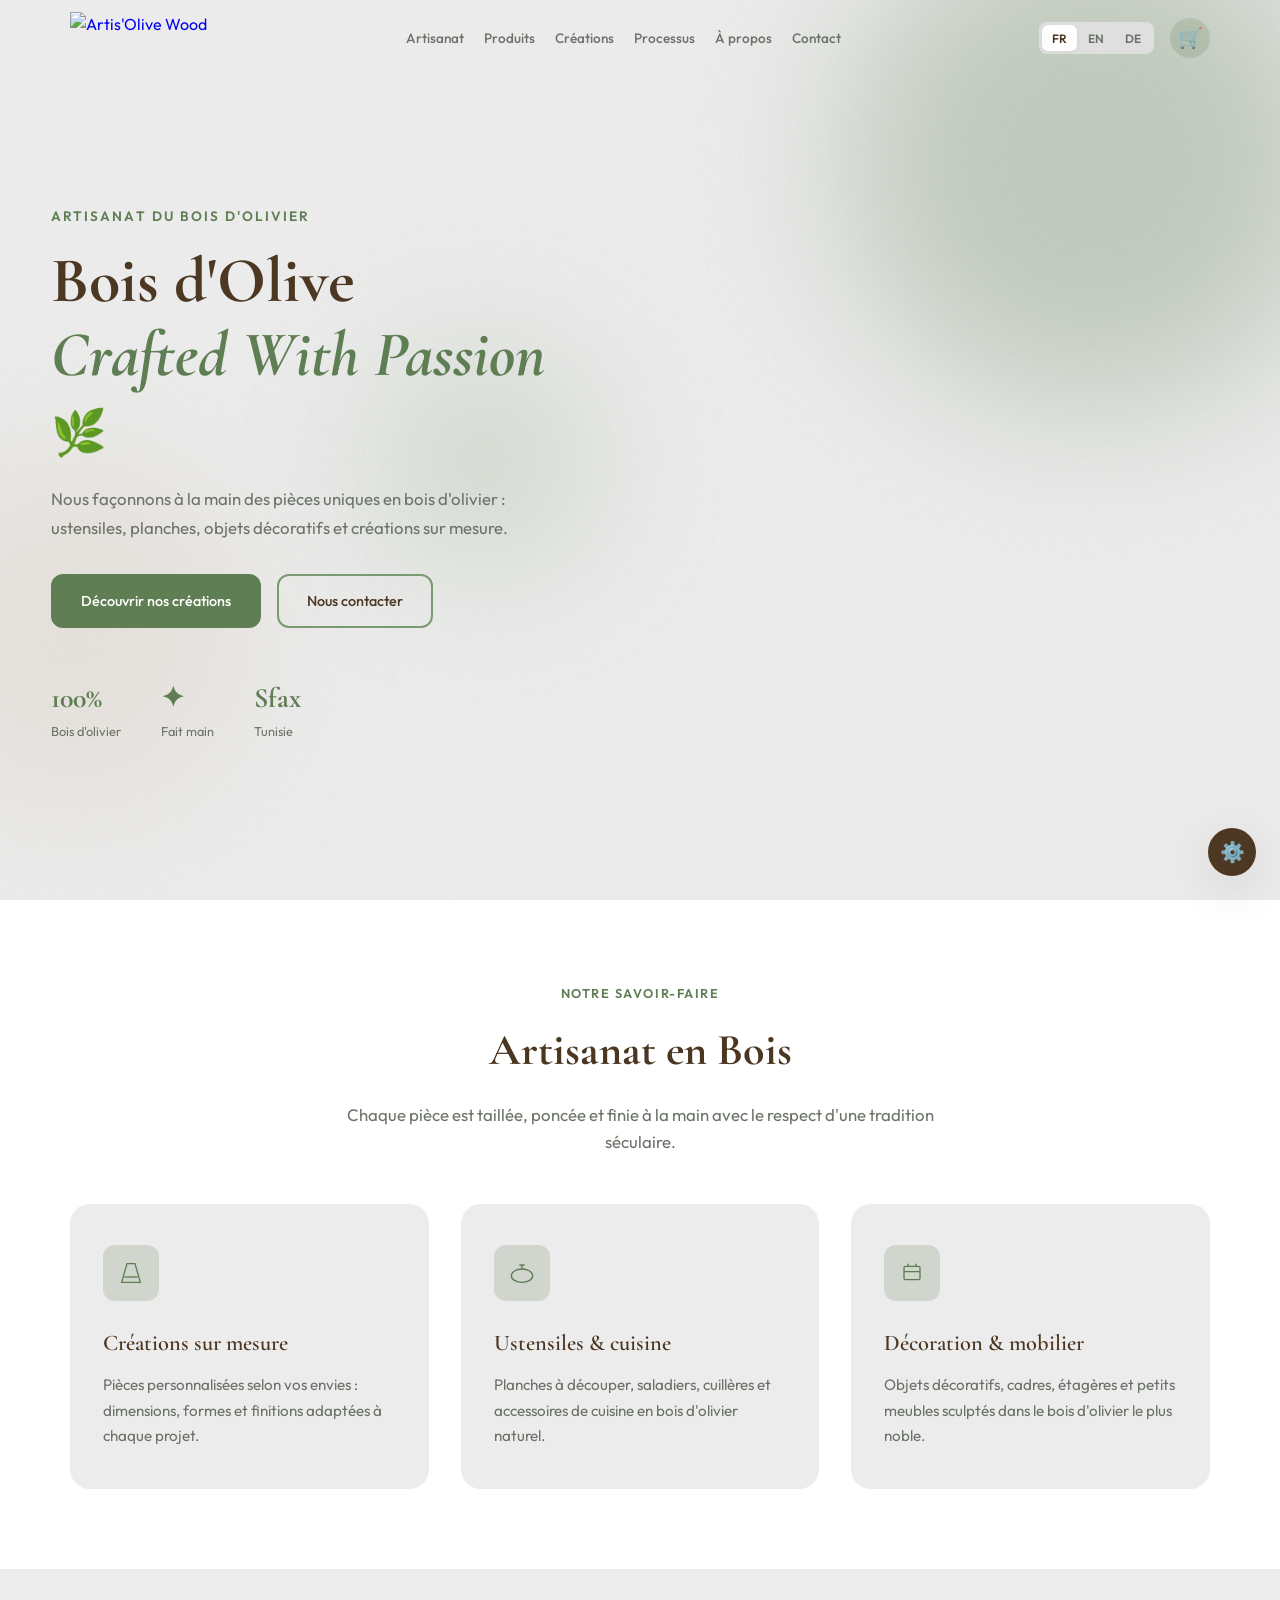
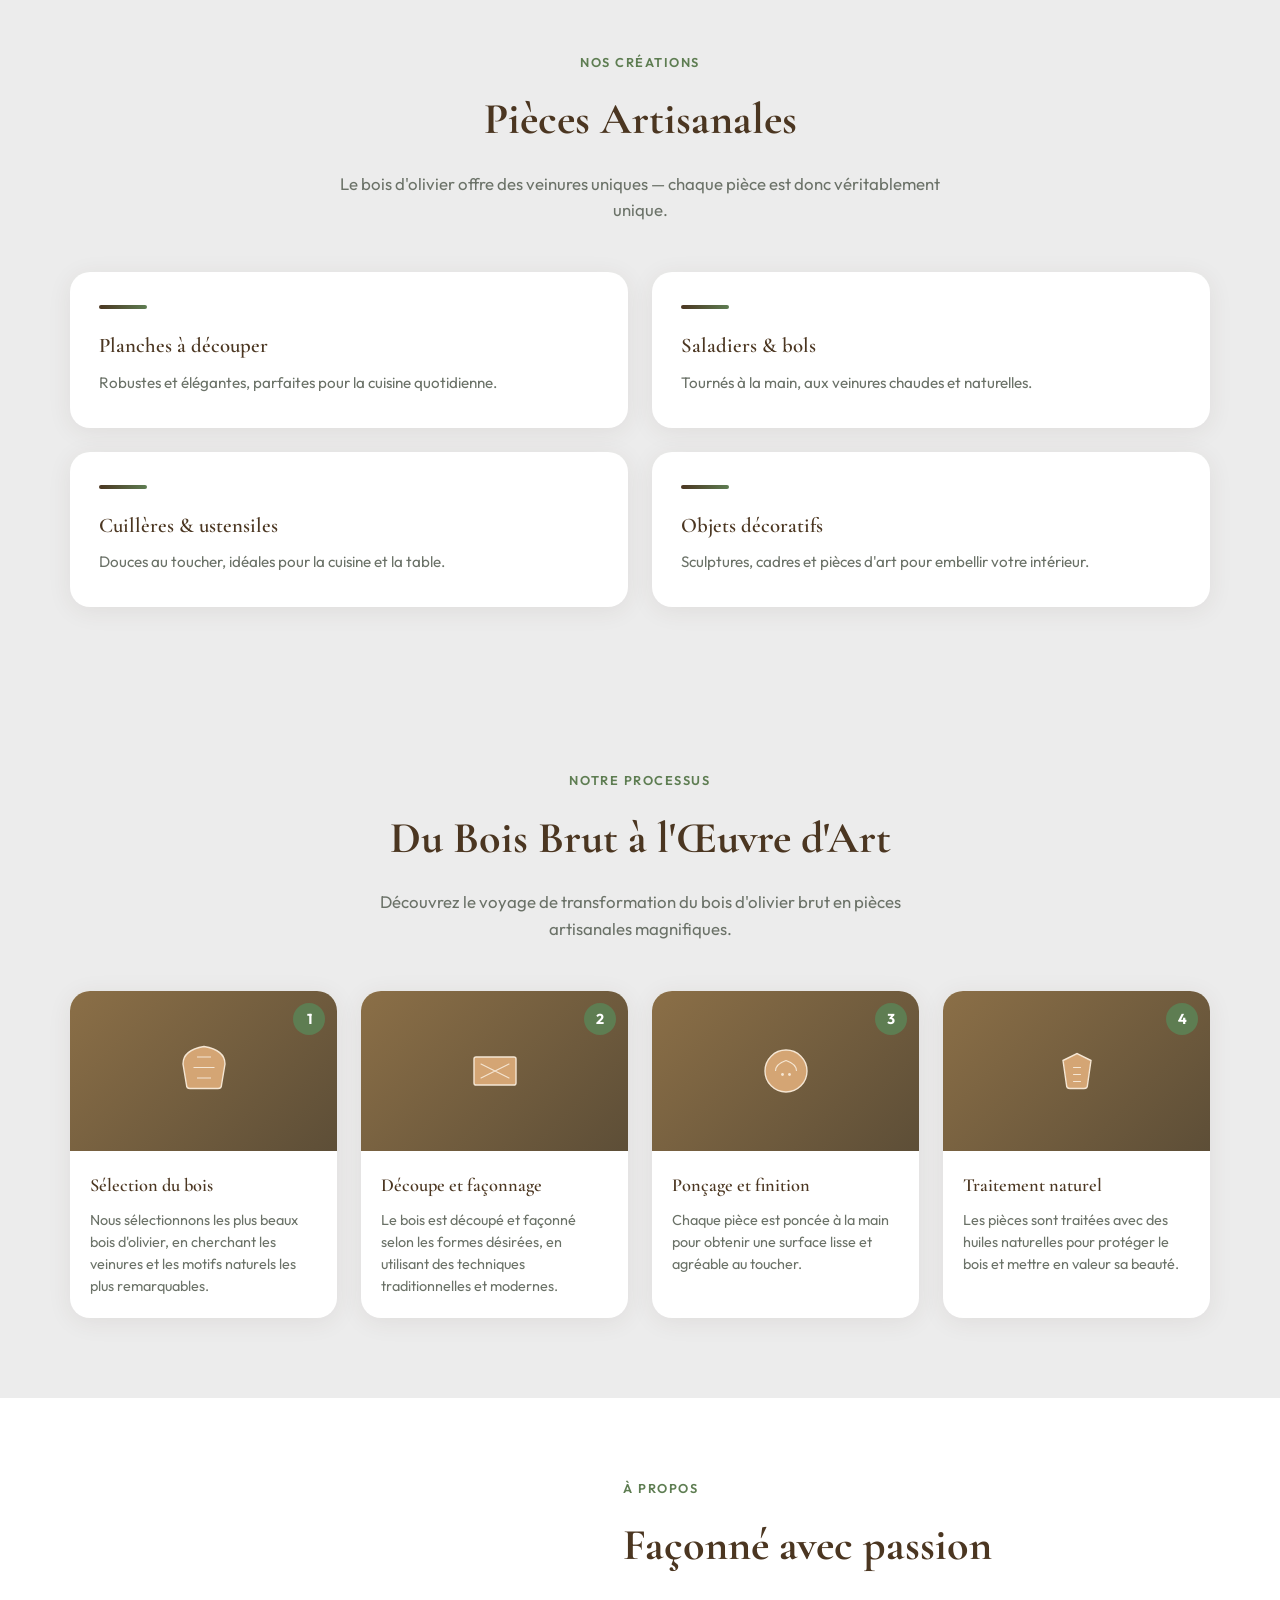
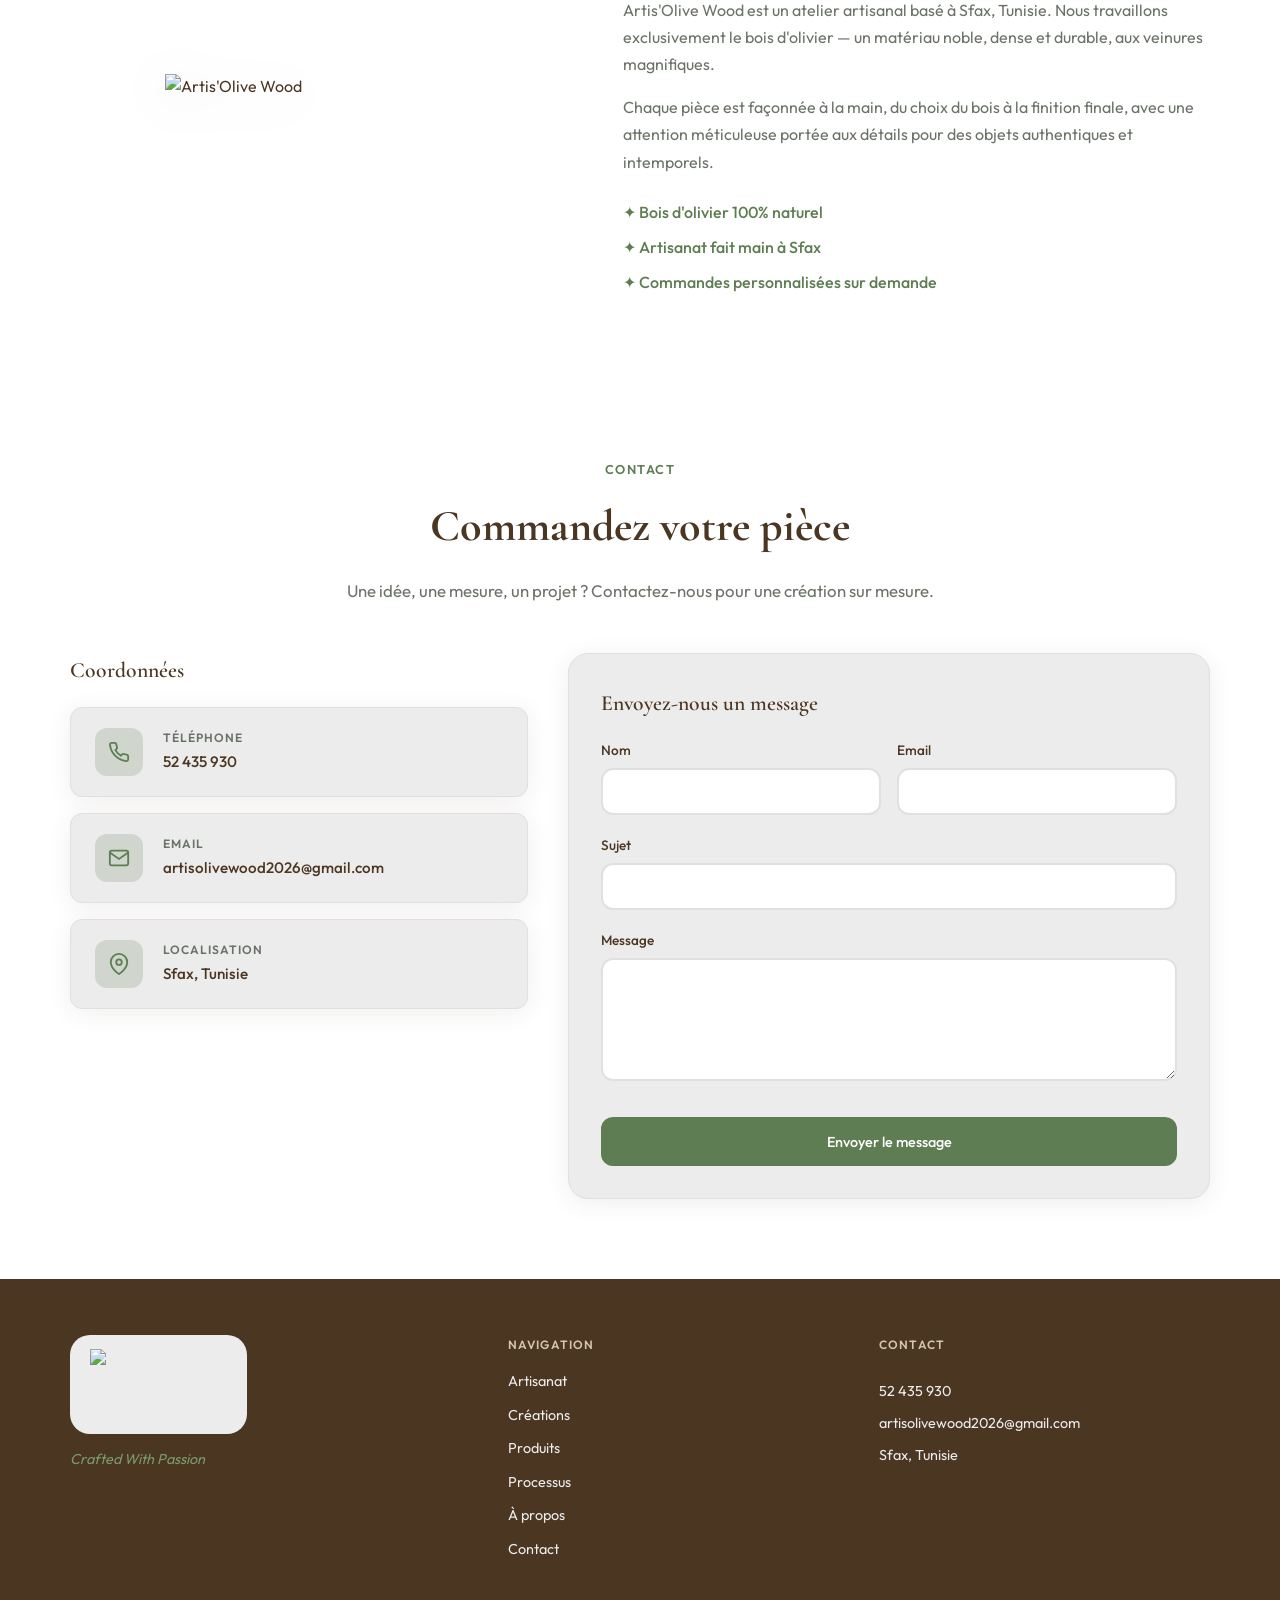
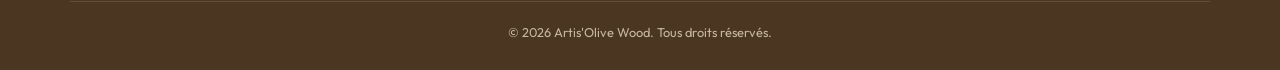
==== index.html @ 7d4a53f2 "Add files via upload" ====
<!DOCTYPE html>
<html lang="fr">
<head>
  <meta charset="UTF-8" />
  <meta name="viewport" content="width=device-width, initial-scale=1.0" />
  <meta name="description" content="Artis'Olive Wood — Artisanat en bois d'olivier. Créations faites main à Sfax, Tunisie." />
  <title>Artis'Olive Wood — Crafted With Passion</title>
  <link rel="icon" href="assets/logo.png" type="image/png" />
  <link rel="preconnect" href="https://fonts.googleapis.com" />
  <link rel="preconnect" href="https://fonts.gstatic.com" crossorigin />
  <link href="https://fonts.googleapis.com/css2?family=Cormorant+Garamond:ital,wght@0,400;0,600;0,700;1,400&family=Outfit:wght@300;400;500;600&display=swap" rel="stylesheet" />
  <link rel="stylesheet" href="styles.css" />
</head>
<body>
  <style>
    :root {
  --olive-dark: #3d4f38;
  --olive: #5e7d52;
  --olive-light: #7a9a6e;
  --wood: #4b3621;
  --wood-light: #6b5240;
  --wood-pale: #d4c4b0;
  --cream: #ececec;
  --cream-dark: #e0e0e0;
  --text: #4b3621;
  --text-muted: #6b7268;
  --white: #ffffff;
  --accent: #5e7d52;
  --accent-glow: rgba(94, 125, 82, 0.2);
  --radius: 12px;
  --radius-lg: 20px;
  --shadow: 0 4px 24px rgba(75, 54, 33, 0.08);
  --shadow-lg: 0 12px 48px rgba(75, 54, 33, 0.12);
  --transition: 0.3s cubic-bezier(0.4, 0, 0.2, 1);
  --font-display: 'Cormorant Garamond', Georgia, serif;
  --font-body: 'Outfit', system-ui, sans-serif;
}

*, *::before, *::after { box-sizing: border-box; margin: 0; padding: 0; }

html { scroll-behavior: smooth; }

body {
  font-family: var(--font-body);
  background: var(--cream);
  color: var(--text);
  line-height: 1.6;
  overflow-x: hidden;
}

.grain {
  position: fixed;
  inset: 0;
  pointer-events: none;
  z-index: 9999;
  opacity: 0.03;
  background-image: url("data:image/svg+xml,%3Csvg viewBox='0 0 256 256' xmlns='http://www.w3.org/2000/svg'%3E%3Cfilter id='n'%3E%3CfeTurbulence type='fractalNoise' baseFrequency='0.9' numOctaves='4' stitchTiles='stitch'/%3E%3C/filter%3E%3Crect width='100%25' height='100%25' filter='url(%23n)'/%3E%3C/svg%3E");
}

.container {
  width: min(1140px, 92vw);
  margin-inline: auto;
}

/* Header */
.header {
  position: fixed;
  top: 0;
  left: 0;
  right: 0;
  z-index: 100;
  padding: 0.75rem 0;
  transition: var(--transition);
}

.header.scrolled {
  background: rgba(236, 236, 236, 0.95);
  backdrop-filter: blur(12px);
  box-shadow: var(--shadow);
}

.nav {
  display: flex;
  align-items: center;
  justify-content: space-between;
  gap: 1.5rem;
}

.logo {
  display: flex;
  align-items: center;
  text-decoration: none;
  flex-shrink: 0;
}

.logo-img {
  height: 52px;
  width: auto;
  display: block;
}

.nav-links {
  display: flex;
  list-style: none;
  gap: 1.25rem;
  flex-wrap: wrap;
}

.nav-links a {
  text-decoration: none;
  color: var(--text-muted);
  font-size: 0.85rem;
  font-weight: 500;
  transition: color var(--transition);
}

.nav-links a:hover { color: var(--olive); }

.nav-actions {
  display: flex;
  align-items: center;
  gap: 1rem;
}

.lang-switcher {
  display: flex;
  background: var(--cream-dark);
  border-radius: 8px;
  padding: 3px;
  gap: 2px;
}

.lang-btn {
  border: none;
  background: transparent;
  padding: 0.35rem 0.6rem;
  font-family: var(--font-body);
  font-size: 0.75rem;
  font-weight: 600;
  color: var(--text-muted);
  border-radius: 6px;
  cursor: pointer;
  transition: var(--transition);
}

.lang-btn.active,
.lang-btn:hover {
  background: var(--white);
  color: var(--wood);
  box-shadow: 0 1px 4px rgba(0, 0, 0, 0.06);
}

.menu-toggle {
  display: none;
  flex-direction: column;
  gap: 5px;
  background: none;
  border: none;
  cursor: pointer;
  padding: 4px;
}

.menu-toggle span {
  display: block;
  width: 22px;
  height: 2px;
  background: var(--wood);
  border-radius: 2px;
}

.cart-button {
  position: relative;
  display: inline-flex;
  align-items: center;
  justify-content: center;
  width: 40px;
  height: 40px;
  border-radius: 50%;
  background: var(--accent-glow);
  text-decoration: none;
  cursor: pointer;
  transition: var(--transition);
  border: 2px solid transparent;
}

.cart-button:hover {
  background: var(--olive);
  color: var(--white);
  transform: scale(1.05);
}

.cart-icon {
  font-size: 1.25rem;
  display: flex;
  align-items: center;
  justify-content: center;
}

.cart-badge {
  position: absolute;
  top: -8px;
  right: -8px;
  background: #c0392b;
  color: var(--white);
  width: 24px;
  height: 24px;
  border-radius: 50%;
  display: flex;
  align-items: center;
  justify-content: center;
  font-size: 0.7rem;
  font-weight: 700;
  border: 2px solid var(--cream);
  box-shadow: var(--shadow);
}

/* Buttons */
.btn {
  display: inline-flex;
  align-items: center;
  justify-content: center;
  padding: 0.85rem 1.75rem;
  border-radius: var(--radius);
  font-family: var(--font-body);
  font-size: 0.9rem;
  font-weight: 500;
  text-decoration: none;
  cursor: pointer;
  border: 2px solid transparent;
  transition: var(--transition);
}

.btn-primary {
  background: var(--olive);
  color: var(--white);
  border-color: var(--olive);
}

.btn-primary:hover {
  background: var(--olive-dark);
  border-color: var(--olive-dark);
  transform: translateY(-2px);
  box-shadow: var(--shadow-lg);
}

.btn-small {
  padding: 0.5rem 1rem;
  font-size: 0.8rem;
}

.btn-outline {
  background: transparent;
  color: var(--wood);
  border-color: var(--olive-light);
}

.btn-outline:hover {
  background: var(--olive);
  color: var(--white);
  border-color: var(--olive);
}

.btn-small {
  padding: 0.5rem 1rem;
  font-size: 0.8rem;
}

/* Hero */
.hero {
  min-height: 100vh;
  display: grid;
  grid-template-columns: 1fr 1fr;
  align-items: center;
  padding: 7rem 0 4rem;
  position: relative;
  overflow: hidden;
}

.hero-bg {
  position: absolute;
  inset: 0;
  z-index: 0;
}

.orb {
  position: absolute;
  border-radius: 50%;
  filter: blur(80px);
  opacity: 0.3;
}

.orb-1 {
  width: 500px;
  height: 500px;
  background: var(--olive);
  top: -10%;
  right: -5%;
  animation: float 8s ease-in-out infinite;
}

.orb-2 {
  width: 350px;
  height: 350px;
  background: var(--wood-pale);
  bottom: 10%;
  left: -8%;
  animation: float 10s ease-in-out infinite reverse;
}

.orb-3 {
  width: 200px;
  height: 200px;
  background: var(--olive-light);
  top: 40%;
  left: 30%;
  animation: float 6s ease-in-out infinite;
}

@keyframes float {
  0%, 100% { transform: translate(0, 0); }
  50% { transform: translate(20px, -30px); }
}

.hero-content {
  position: relative;
  z-index: 1;
  padding-left: 4vw;
}

.hero-eyebrow {
  font-size: 0.85rem;
  font-weight: 600;
  text-transform: uppercase;
  letter-spacing: 0.15em;
  color: var(--olive);
  margin-bottom: 1rem;
}

.hero-title {
  font-family: var(--font-display);
  font-size: clamp(2.5rem, 5vw, 4rem);
  font-weight: 700;
  line-height: 1.15;
  color: var(--wood);
  margin-bottom: 1.25rem;
}

.hero-title span { display: block; }

.hero-title-accent {
  color: var(--olive);
  font-style: italic;
}

.hero-leaf {
  display: inline !important;
  font-size: 0.7em;
}

.hero-desc {
  font-size: 1.05rem;
  color: var(--text-muted);
  max-width: 480px;
  margin-bottom: 2rem;
  line-height: 1.7;
}

.hero-cta {
  display: flex;
  gap: 1rem;
  flex-wrap: wrap;
  margin-bottom: 3rem;
}

.hero-stats {
  display: flex;
  gap: 2.5rem;
}

.stat { display: flex; flex-direction: column; }

.stat-num {
  font-family: var(--font-display);
  font-size: 1.75rem;
  font-weight: 700;
  color: var(--olive);
}

.stat-label {
  font-size: 0.8rem;
  color: var(--text-muted);
}

.hero-visual {
  position: relative;
  z-index: 1;
  display: flex;
  align-items: center;
  justify-content: center;
  height: 400px;
}

.hero-logo {
  max-width: min(360px, 90vw);
  height: auto;
  animation: float 6s ease-in-out infinite;
  filter: drop-shadow(0 12px 32px rgba(75, 54, 33, 0.12));
}

/* Sections */
.section { padding: 5rem 0; }

.section-header {
  text-align: center;
  max-width: 600px;
  margin: 0 auto 3rem;
}

.section-tag {
  display: inline-block;
  font-size: 0.8rem;
  font-weight: 600;
  text-transform: uppercase;
  letter-spacing: 0.12em;
  color: var(--olive);
  margin-bottom: 0.75rem;
}

.section-title {
  font-family: var(--font-display);
  font-size: clamp(2rem, 4vw, 2.75rem);
  font-weight: 700;
  color: var(--wood);
  margin-bottom: 1rem;
}

.section-desc {
  color: var(--text-muted);
  font-size: 1.05rem;
}

/* Services */
.services { background: var(--white); }

.services-grid {
  display: grid;
  grid-template-columns: repeat(3, 1fr);
  gap: 2rem;
}

.service-card {
  background: var(--cream);
  border-radius: var(--radius-lg);
  padding: 2.5rem 2rem;
  transition: var(--transition);
  border: 1px solid transparent;
}

.service-card:hover {
  transform: translateY(-6px);
  box-shadow: var(--shadow-lg);
  border-color: var(--wood-pale);
}

.service-icon {
  width: 56px;
  height: 56px;
  display: flex;
  align-items: center;
  justify-content: center;
  background: var(--accent-glow);
  border-radius: var(--radius);
  color: var(--olive);
  margin-bottom: 1.5rem;
}

.service-icon svg { width: 32px; height: 32px; }

.service-card h3 {
  font-family: var(--font-display);
  font-size: 1.4rem;
  font-weight: 600;
  color: var(--wood);
  margin-bottom: 0.75rem;
}

.service-card p {
  color: var(--text-muted);
  font-size: 0.95rem;
  line-height: 1.65;
}

/* Creations */
.creations-grid {
  display: grid;
  grid-template-columns: repeat(2, 1fr);
  gap: 1.5rem;
}

.creation-card {
  background: var(--white);
  border-radius: var(--radius-lg);
  padding: 2rem 1.75rem;
  box-shadow: var(--shadow);
  transition: var(--transition);
  border: 1px solid transparent;
}

.creation-card:hover {
  transform: translateY(-4px);
  box-shadow: var(--shadow-lg);
  border-color: var(--wood-pale);
}

.creation-accent {
  width: 48px;
  height: 4px;
  background: linear-gradient(90deg, var(--wood), var(--olive));
  border-radius: 2px;
  margin-bottom: 1.25rem;
}

.creation-card h3 {
  font-family: var(--font-display);
  font-size: 1.3rem;
  font-weight: 600;
  color: var(--wood);
  margin-bottom: 0.5rem;
}

.creation-card p {
  font-size: 0.95rem;
  color: var(--text-muted);
  line-height: 1.6;
}

/* Products */
.products { background: var(--white); }

.products-grid {
  display: grid;
  grid-template-columns: repeat(auto-fill, minmax(280px, 1fr));
  gap: 1.5rem;
}

.product-card {
  background: var(--cream);
  border-radius: var(--radius-lg);
  overflow: hidden;
  box-shadow: var(--shadow);
  transition: var(--transition);
  display: flex;
  flex-direction: column;
}

.product-card:hover {
  transform: translateY(-4px);
  box-shadow: var(--shadow-lg);
}

.product-image {
  height: 180px;
  display: flex;
  align-items: center;
  justify-content: center;
  position: relative;
}

.product-badge {
  position: absolute;
  top: 12px;
  left: 12px;
  background: var(--olive);
  color: var(--white);
  font-size: 0.7rem;
  font-weight: 600;
  text-transform: uppercase;
  letter-spacing: 0.05em;
  padding: 0.3rem 0.65rem;
  border-radius: 6px;
}

.product-icon {
  width: 80px;
  height: 80px;
}

.product-card h3 {
  font-family: var(--font-display);
  font-size: 1.15rem;
  font-weight: 600;
  color: var(--wood);
  padding: 1rem 1.25rem 0.5rem;
}

.product-card > p {
  font-size: 0.9rem;
  color: var(--text-muted);
  padding: 0 1.25rem 1rem;
  flex: 1;
  line-height: 1.55;
}

.product-footer {
  display: flex;
  align-items: center;
  justify-content: space-between;
  gap: 0.75rem;
  padding: 1rem 1.25rem;
  border-top: 1px solid var(--cream-dark);
  flex-wrap: wrap;
}

.quantity-input {
  display: flex;
  align-items: center;
  gap: 0.5rem;
  font-size: 0.8rem;
  color: var(--text-muted);
}

.qty-input {
  width: 56px;
  padding: 0.35rem 0.5rem;
  border: 2px solid var(--cream-dark);
  border-radius: 6px;
  font-family: var(--font-body);
  background: var(--white);
}

.product-price {
  font-weight: 600;
  color: var(--olive);
  font-size: 0.9rem;
}

/* Process */
.process { background: var(--cream); }

.process-grid {
  display: grid;
  grid-template-columns: repeat(auto-fill, minmax(240px, 1fr));
  gap: 1.5rem;
}

.process-card {
  background: var(--white);
  border-radius: var(--radius-lg);
  overflow: hidden;
  box-shadow: var(--shadow);
  transition: var(--transition);
}

.process-card:hover {
  transform: translateY(-4px);
  box-shadow: var(--shadow-lg);
}

.process-image {
  height: 160px;
  display: flex;
  align-items: center;
  justify-content: center;
  position: relative;
}

.process-number {
  position: absolute;
  top: 12px;
  right: 12px;
  width: 32px;
  height: 32px;
  background: var(--olive);
  color: var(--white);
  border-radius: 50%;
  display: flex;
  align-items: center;
  justify-content: center;
  font-weight: 700;
  font-size: 0.9rem;
}

.process-icon {
  width: 70px;
  height: 70px;
}

.process-card h3 {
  font-family: var(--font-display);
  font-size: 1.15rem;
  font-weight: 600;
  color: var(--wood);
  padding: 1.25rem 1.25rem 0.5rem;
}

.process-card p {
  font-size: 0.9rem;
  color: var(--text-muted);
  padding: 0 1.25rem 1.25rem;
  line-height: 1.55;
}

/* About */
.about { background: var(--white); }

.about-grid {
  display: grid;
  grid-template-columns: 1fr 1.2fr;
  gap: 4rem;
  align-items: center;
}

.about-logo {
  max-width: 300px;
  width: 100%;
  margin: 0 auto;
  display: block;
  filter: drop-shadow(0 8px 24px rgba(75, 54, 33, 0.1));
}

.about-content .section-title { text-align: left; }
.about-content .section-tag { display: block; text-align: left; }

.about-content p {
  color: var(--text-muted);
  margin-bottom: 1rem;
  line-height: 1.7;
}

.about-features {
  list-style: none;
  margin-top: 1.5rem;
  display: flex;
  flex-direction: column;
  gap: 0.6rem;
}

.about-features li {
  font-weight: 500;
  color: var(--olive);
}

/* Contact */
.contact {
  background: var(--white);
}

.contact-grid {
  display: grid;
  grid-template-columns: minmax(260px, 1fr) minmax(300px, 1.4fr);
  gap: 2.5rem;
  align-items: start;
}

.contact-info-title,
.contact-form-title {
  font-family: var(--font-display);
  font-size: 1.35rem;
  font-weight: 600;
  color: var(--wood);
  margin-bottom: 1.25rem;
}

.contact-cards {
  display: flex;
  flex-direction: column;
  gap: 1rem;
}

.contact-card {
  display: flex;
  align-items: flex-start;
  gap: 1.25rem;
  padding: 1.25rem 1.5rem;
  background: var(--cream);
  border-radius: var(--radius);
  border: 1px solid var(--cream-dark);
  box-shadow: var(--shadow);
  text-decoration: none;
  color: inherit;
  transition: var(--transition);
}

.contact-card:hover {
  transform: translateX(4px);
  box-shadow: var(--shadow-lg);
  border-color: var(--wood-pale);
}

.contact-icon {
  width: 48px;
  height: 48px;
  display: flex;
  align-items: center;
  justify-content: center;
  background: var(--accent-glow);
  border-radius: var(--radius);
  color: var(--olive);
  flex-shrink: 0;
}

.contact-icon svg { width: 22px; height: 22px; }

.contact-label {
  display: block;
  font-size: 0.75rem;
  font-weight: 600;
  text-transform: uppercase;
  letter-spacing: 0.08em;
  color: var(--text-muted);
  margin-bottom: 2px;
}

.contact-value {
  font-weight: 500;
  color: var(--wood);
  font-size: 0.95rem;
  word-break: break-word;
  line-height: 1.4;
}

.contact-form {
  background: var(--cream);
  padding: 2rem;
  border-radius: var(--radius-lg);
  border: 1px solid var(--cream-dark);
  box-shadow: var(--shadow);
}

.form-row {
  display: grid;
  grid-template-columns: 1fr 1fr;
  gap: 1rem;
}

.form-group { margin-bottom: 1.25rem; }

.form-group label {
  display: block;
  font-size: 0.85rem;
  font-weight: 500;
  color: var(--wood);
  margin-bottom: 0.4rem;
}

.form-group input,
.form-group textarea {
  width: 100%;
  padding: 0.75rem 1rem;
  border: 2px solid var(--cream-dark);
  border-radius: var(--radius);
  font-family: var(--font-body);
  font-size: 0.95rem;
  background: var(--white);
  color: var(--text);
  transition: border-color var(--transition);
}

.form-group input:focus,
.form-group textarea:focus {
  outline: none;
  border-color: var(--olive);
}

.form-group textarea { resize: vertical; min-height: 120px; }

.contact-form .btn { width: 100%; margin-top: 0.5rem; }

/* Products Management */
.products-management {
  margin-top: 1.5rem;
}

.products-list {
  margin-top: 1.5rem;
  max-height: 500px;
  overflow-y: auto;
}

.product-item {
  background: #f5f5f5;
  padding: 1rem;
  border-radius: 8px;
  margin-bottom: 1rem;
  display: flex;
  gap: 1rem;
  align-items: center;
}

.product-item img {
  width: 80px;
  height: 80px;
  object-fit: cover;
  border-radius: 6px;
}

.product-item > div {
  flex: 1;
}

.product-item h4 {
  margin: 0 0 0.5rem 0;
  color: var(--text);
}

.product-item p {
  color: #666;
  font-size: 0.9rem;
  margin: 0.25rem 0;
}

.product-image-preview {
  margin-top: 0.75rem;
  padding: 1rem;
  background: var(--cream);
  border-radius: 6px;
  min-height: 50px;
  display: flex;
  align-items: center;
  justify-content: center;
}

.product-image-preview img {
  max-width: 200px;
  max-height: 300px;
  border-radius: 6px;
}

/* Footer */
.footer {
  background: var(--wood);
  color: var(--cream);
  padding: 3.5rem 0 0;
}

.footer-inner {
  display: flex;
  flex-direction: column;
  gap: 2.5rem;
}

.footer-top {
  display: grid;
  grid-template-columns: 1.2fr 1fr 1fr;
  gap: 2.5rem;
  align-items: start;
}

.footer-brand {
  display: flex;
  flex-direction: column;
  align-items: flex-start;
  gap: 0.85rem;
}

.footer-logo-wrap {
  background: var(--cream);
  padding: 0.85rem 1.25rem;
  border-radius: var(--radius-lg);
  display: inline-flex;
  align-items: center;
  justify-content: center;
}

.footer-logo {
  height: 72px;
  width: auto;
  display: block;
}

.footer-tagline {
  font-size: 0.9rem;
  font-style: italic;
  color: var(--olive-light);
}

.footer-nav-title {
  font-size: 0.75rem;
  font-weight: 600;
  text-transform: uppercase;
  letter-spacing: 0.1em;
  color: var(--wood-pale);
  margin-bottom: 1rem;
}

.footer-links {
  display: flex;
  flex-direction: column;
  gap: 0.65rem;
}

.footer-links a {
  color: var(--cream);
  text-decoration: none;
  font-size: 0.9rem;
  transition: color var(--transition);
}

.footer-links a:hover { color: var(--olive-light); }

.footer-contact {
  display: flex;
  flex-direction: column;
  gap: 0.65rem;
}

.footer-contact-item {
  color: var(--cream);
  text-decoration: none;
  font-size: 0.9rem;
  line-height: 1.5;
  word-break: break-word;
  transition: color var(--transition);
}

a.footer-contact-item:hover { color: var(--olive-light); }

.footer-bottom {
  border-top: 1px solid rgba(255, 255, 255, 0.12);
  padding: 1.25rem 0 1.75rem;
  text-align: center;
}

.footer-copy {
  font-size: 0.8rem;
  color: var(--wood-pale);
  opacity: 0.9;
}

/* Admin */
.admin-btn {
  position: fixed;
  bottom: 24px;
  right: 24px;
  width: 48px;
  height: 48px;
  border-radius: 50%;
  border: none;
  background: var(--wood);
  color: var(--white);
  font-size: 1.25rem;
  cursor: pointer;
  box-shadow: var(--shadow-lg);
  z-index: 200;
  transition: var(--transition);
}

.admin-btn:hover {
  background: var(--olive);
  transform: scale(1.05);
}

.modal {
  display: none;
  position: fixed;
  inset: 0;
  background: rgba(75, 54, 33, 0.5);
  z-index: 300;
  align-items: center;
  justify-content: center;
  padding: 1rem;
}

.modal.show { display: flex; }

.modal-content {
  background: var(--white);
  border-radius: var(--radius-lg);
  padding: 2rem;
  max-width: 480px;
  width: 100%;
  max-height: 90vh;
  overflow-y: auto;
  position: relative;
  box-shadow: var(--shadow-lg);
}

.modal-content.admin-dashboard { max-width: 640px; }

.close {
  position: absolute;
  top: 1rem;
  right: 1.25rem;
  font-size: 1.5rem;
  cursor: pointer;
  color: var(--text-muted);
  line-height: 1;
}

.close:hover { color: var(--wood); }

.modal-content h2 {
  font-family: var(--font-display);
  color: var(--wood);
  margin-bottom: 1.5rem;
  padding-right: 2rem;
}

.admin-tabs {
  display: flex;
  gap: 0.5rem;
  margin-bottom: 1.5rem;
}

.admin-tab-btn {
  flex: 1;
  padding: 0.6rem 1rem;
  border: 2px solid var(--cream-dark);
  background: var(--cream);
  border-radius: var(--radius);
  font-family: var(--font-body);
  font-size: 0.85rem;
  font-weight: 500;
  cursor: pointer;
  color: var(--text-muted);
  transition: var(--transition);
}

.admin-tab-btn.active {
  background: var(--olive);
  color: var(--white);
  border-color: var(--olive);
}

.admin-tab-content { display: none; }
.admin-tab-content.active { display: block; }

.orders-list {
  max-height: 300px;
  overflow-y: auto;
  margin-bottom: 1.5rem;
}

.order-item {
  background: var(--cream);
  border-radius: var(--radius);
  padding: 1rem;
  margin-bottom: 0.75rem;
  font-size: 0.9rem;
}

.stats-grid {
  display: grid;
  grid-template-columns: 1fr 1fr;
  gap: 1rem;
  margin-bottom: 1.5rem;
}

.stat-box {
  background: var(--cream);
  border-radius: var(--radius);
  padding: 1.25rem;
  text-align: center;
}

.stat-box .stat-label {
  display: block;
  font-size: 0.8rem;
  color: var(--text-muted);
  margin-bottom: 0.5rem;
}

.stat-box .stat-value {
  font-family: var(--font-display);
  font-size: 2rem;
  font-weight: 700;
  color: var(--olive);
}

.order-summary {
  background: var(--cream);
  border-radius: var(--radius);
  padding: 1rem;
  margin-bottom: 1.25rem;
  font-size: 0.9rem;
}

.error-message {
  color: #c0392b;
  font-size: 0.85rem;
  margin-top: 0.75rem;
}

.success-message {
  color: var(--olive);
  font-size: 0.85rem;
  margin-top: 0.75rem;
  font-weight: 500;
}

/* Responsive */
@media (max-width: 900px) {
  .hero {
    grid-template-columns: 1fr;
    text-align: center;
    padding-top: 6rem;
  }

  .hero-content { padding-left: 0; }
  .hero-desc { margin-inline: auto; }
  .hero-cta { justify-content: center; }
  .hero-stats { justify-content: center; }
  .hero-visual { height: 280px; margin-top: 1.5rem; }
  .hero-logo { max-width: min(280px, 75vw); }

  .services-grid { grid-template-columns: 1fr; }
  .creations-grid { grid-template-columns: 1fr; }
  .about-grid { grid-template-columns: 1fr; }
  .contact-grid { grid-template-columns: 1fr; }
  .footer-top { grid-template-columns: 1fr; text-align: center; }
  .footer-brand { align-items: center; }
  .footer-links { align-items: center; }
  .footer-contact { align-items: center; }

  .nav { position: relative; }

  .nav-links {
    display: none;
    position: absolute;
    top: 100%;
    left: 0;
    right: 0;
    flex-direction: column;
    background: var(--cream);
    padding: 1.5rem 2rem;
    box-shadow: var(--shadow-lg);
    gap: 1rem;
    margin-top: 0.5rem;
    border-radius: var(--radius);
  }

  .nav-links.open { display: flex; }
  .menu-toggle { display: flex; }
  .logo-img { height: 44px; }
}

@media (max-width: 700px) {
  .footer-top { grid-template-columns: 1fr; }
}

@media (max-width: 500px) {
  .form-row { grid-template-columns: 1fr; }
  .hero-stats { flex-direction: column; gap: 1rem; align-items: center; }
  .stats-grid { grid-template-columns: 1fr; }
  .contact-form,
  .contact-card { padding: 1rem 1.15rem; }
}

  </style>
  <div class="grain" aria-hidden="true"></div>

  <header class="header" id="header">
    <nav class="nav container">
      <a href="#hero" class="logo">
        <img src="assets/logo.png" alt="Artis'Olive Wood" class="logo-img" />
      </a>

      <ul class="nav-links" id="nav-links">
        <li><a href="services.html" data-i18n="nav.services">Artisanat</a></li>
        <li><a href="products.html" data-i18n="nav.products">Produits</a></li>
        <li><a href="creations.html" data-i18n="nav.creations">Créations</a></li>
        <li><a href="process.html" data-i18n="nav.process">Processus</a></li>
        <li><a href="about.html" data-i18n="nav.about">À propos</a></li>
        <li><a href="contact.html" data-i18n="nav.contact">Contact</a></li>
      </ul>

      <div class="nav-actions">
        <div class="lang-switcher" role="group" aria-label="Language">
          <button class="lang-btn active" data-lang="fr" aria-pressed="true">FR</button>
          <button class="lang-btn" data-lang="en" aria-pressed="false">EN</button>
          <button class="lang-btn" data-lang="de" aria-pressed="false">DE</button>
        </div>
        <a href="cart.html" class="cart-button" id="cart-button" title="Mon panier">
          <span class="cart-icon">🛒</span>
          <span class="cart-badge" id="cart-badge" style="display: none;">0</span>
        </a>
        <button class="menu-toggle" id="menu-toggle" aria-label="Menu" aria-expanded="false">
          <span></span><span></span><span></span>
        </button>
      </div>
    </nav>
  </header>

  <main>
    <section class="hero" id="hero">
      <div class="hero-bg">
        <div class="orb orb-1"></div>
        <div class="orb orb-2"></div>
        <div class="orb orb-3"></div>
      </div>
      <div class="container hero-content">
        <p class="hero-eyebrow" data-i18n="hero.eyebrow">Artisanat du bois d'olivier</p>
        <h1 class="hero-title">
          <span data-i18n="hero.title1">Bois d'Olive</span>
          <span class="hero-title-accent" data-i18n="hero.title2">Crafted With Passion</span>
          <span class="hero-leaf">🌿</span>
        </h1>
        <p class="hero-desc" data-i18n="hero.desc">
          Nous façonnons à la main des pièces uniques en bois d'olivier : ustensiles, planches, objets décoratifs et créations sur mesure.
        </p>
        <div class="hero-cta">
          <a href="creations.html" class="btn btn-primary" data-i18n="hero.cta1">Découvrir nos créations</a>
          <a href="contact.html" class="btn btn-outline" data-i18n="hero.cta2">Nous contacter</a>
        </div>
        <div class="hero-stats">
          <div class="stat">
            <span class="stat-num">100%</span>
            <span class="stat-label" data-i18n="hero.stat1">Bois d'olivier</span>
          </div>
          <div class="stat">
            <span class="stat-num">✦</span>
            <span class="stat-label" data-i18n="hero.stat2">Fait main</span>
          </div>
          <div class="stat">
            <span class="stat-num">Sfax</span>
            <span class="stat-label" data-i18n="hero.stat3">Tunisie</span>
          </div>
        </div>
      </div>
      <div class="hero-visual">
        <img src="assets/logo.png" alt="" class="hero-logo" aria-hidden="true" />
      </div>
    </section>

    <section class="services section" id="services">
      <div class="container">
        <div class="section-header">
          <span class="section-tag" data-i18n="services.tag">Notre savoir-faire</span>
          <h2 class="section-title" data-i18n="services.title">Artisanat en Bois</h2>
          <p class="section-desc" data-i18n="services.desc">Chaque pièce est taillée, poncée et finie à la main avec le respect d'une tradition séculaire.</p>
        </div>
        <div class="services-grid">
          <article class="service-card">
            <div class="service-icon">
              <svg viewBox="0 0 48 48" fill="none"><path d="M10 38L18 10h12l8 28H10z" stroke="currentColor" stroke-width="2"/><path d="M14 30h20" stroke="currentColor" stroke-width="2"/></svg>
            </div>
            <h3 data-i18n="services.s1.title">Créations sur mesure</h3>
            <p data-i18n="services.s1.desc">Pièces personnalisées selon vos envies : dimensions, formes et finitions adaptées à chaque projet.</p>
          </article>
          <article class="service-card">
            <div class="service-icon">
              <svg viewBox="0 0 48 48" fill="none"><ellipse cx="24" cy="28" rx="16" ry="10" stroke="currentColor" stroke-width="2"/><path d="M24 18v-6M20 12h8" stroke="currentColor" stroke-width="2"/></svg>
            </div>
            <h3 data-i18n="services.s2.title">Ustensiles & cuisine</h3>
            <p data-i18n="services.s2.desc">Planches à découper, saladiers, cuillères et accessoires de cuisine en bois d'olivier naturel.</p>
          </article>
          <article class="service-card">
            <div class="service-icon">
              <svg viewBox="0 0 48 48" fill="none"><rect x="12" y="14" width="24" height="20" rx="2" stroke="currentColor" stroke-width="2"/><path d="M12 22h24M18 14V10M30 14V10" stroke="currentColor" stroke-width="2"/></svg>
            </div>
            <h3 data-i18n="services.s3.title">Décoration & mobilier</h3>
            <p data-i18n="services.s3.desc">Objets décoratifs, cadres, étagères et petits meubles sculptés dans le bois d'olivier le plus noble.</p>
          </article>
        </div>
      </div>
    </section>

    <section class="creations section" id="creations">
      <div class="container">
        <div class="section-header">
          <span class="section-tag" data-i18n="creations.tag">Nos créations</span>
          <h2 class="section-title" data-i18n="creations.title">Pièces Artisanales</h2>
          <p class="section-desc" data-i18n="creations.desc">Le bois d'olivier offre des veinures uniques — chaque pièce est donc véritablement unique.</p>
        </div>
        <div class="creations-grid">
          <article class="creation-card">
            <div class="creation-accent"></div>
            <h3 data-i18n="creations.p1.title">Planches à découper</h3>
            <p data-i18n="creations.p1.desc">Robustes et élégantes, parfaites pour la cuisine quotidienne.</p>
          </article>
          <article class="creation-card">
            <div class="creation-accent"></div>
            <h3 data-i18n="creations.p2.title">Saladiers & bols</h3>
            <p data-i18n="creations.p2.desc">Tournés à la main, aux veinures chaudes et naturelles.</p>
          </article>
          <article class="creation-card">
            <div class="creation-accent"></div>
            <h3 data-i18n="creations.p3.title">Cuillères & ustensiles</h3>
            <p data-i18n="creations.p3.desc">Douces au toucher, idéales pour la cuisine et la table.</p>
          </article>
          <article class="creation-card">
            <div class="creation-accent"></div>
            <h3 data-i18n="creations.p4.title">Objets décoratifs</h3>
            <p data-i18n="creations.p4.desc">Sculptures, cadres et pièces d'art pour embellir votre intérieur.</p>
          </article>
        </div>
      </div>
    </section>

    <section class="products section" id="products" style="display: none;">
      <div class="container">
        <div class="section-header">
          <span class="section-tag" data-i18n="products.tag">Nos produits</span>
          <h2 class="section-title" data-i18n="products.title">Produits en Bois d'Olivier</h2>
          <p class="section-desc" data-i18n="products.desc">Découvrez notre collection complète de produits artisanaux, chacun unique et façonné avec passion.</p>
        </div>
        <div class="products-grid"></div>
      </div>
    </section>

    <section class="process section" id="process">
      <div class="container">
        <div class="section-header">
          <span class="section-tag" data-i18n="process.tag">Notre processus</span>
          <h2 class="section-title" data-i18n="process.title">Du Bois Brut à l'Œuvre d'Art</h2>
          <p class="section-desc" data-i18n="process.desc">Découvrez le voyage de transformation du bois d'olivier brut en pièces artisanales magnifiques.</p>
        </div>
        <div class="process-grid">
          <article class="process-card">
            <div class="process-image" style="background: linear-gradient(135deg, #8B6F47 0%, #5D4E37 100%); position: relative; overflow: hidden;">
              <div class="process-number">1</div>
              <svg class="process-icon" viewBox="0 0 100 100" fill="none" xmlns="http://www.w3.org/2000/svg"><path d="M20 40 Q20 20 50 15 Q80 20 80 40 L75 70 Q75 75 70 75 L30 75 Q25 75 25 70 Z" fill="#D4A574" stroke="#F5E6D3" stroke-width="2"/><path d="M40 30 L60 30 M35 45 L65 45 M40 60 L60 60" stroke="#F5E6D3" stroke-width="1.5"/></svg>
            </div>
            <h3 data-i18n="process.p1.title">Sélection du bois</h3>
            <p data-i18n="process.p1.desc">Nous sélectionnons les plus beaux bois d'olivier, en cherchant les veinures et les motifs naturels les plus remarquables.</p>
          </article>

          <article class="process-card">
            <div class="process-image" style="background: linear-gradient(135deg, #8B6F47 0%, #5D4E37 100%); position: relative; overflow: hidden;">
              <div class="process-number">2</div>
              <svg class="process-icon" viewBox="0 0 100 100" fill="none" xmlns="http://www.w3.org/2000/svg"><rect x="20" y="30" width="60" height="40" rx="3" fill="#D4A574" stroke="#F5E6D3" stroke-width="2"/><path d="M30 40 L70 60 M70 40 L30 60" stroke="#F5E6D3" stroke-width="1.5" stroke-linecap="round"/></svg>
            </div>
            <h3 data-i18n="process.p2.title">Découpe et façonnage</h3>
            <p data-i18n="process.p2.desc">Le bois est découpé et façonné selon les formes désirées, en utilisant des techniques traditionnelles et modernes.</p>
          </article>

          <article class="process-card">
            <div class="process-image" style="background: linear-gradient(135deg, #8B6F47 0%, #5D4E37 100%); position: relative; overflow: hidden;">
              <div class="process-number">3</div>
              <svg class="process-icon" viewBox="0 0 100 100" fill="none" xmlns="http://www.w3.org/2000/svg"><circle cx="50" cy="50" r="30" fill="#D4A574" stroke="#F5E6D3" stroke-width="2"/><path d="M35 50 Q35 40 50 35 Q65 40 65 50" fill="#D4A574" stroke="#F5E6D3" stroke-width="1.5"/><circle cx="45" cy="55" r="2" fill="#F5E6D3"/><circle cx="55" cy="55" r="2" fill="#F5E6D3"/></svg>
            </div>
            <h3 data-i18n="process.p3.title">Ponçage et finition</h3>
            <p data-i18n="process.p3.desc">Chaque pièce est poncée à la main pour obtenir une surface lisse et agréable au toucher.</p>
          </article>

          <article class="process-card">
            <div class="process-image" style="background: linear-gradient(135deg, #8B6F47 0%, #5D4E37 100%); position: relative; overflow: hidden;">
              <div class="process-number">4</div>
              <svg class="process-icon" viewBox="0 0 100 100" fill="none" xmlns="http://www.w3.org/2000/svg"><path d="M30 35 L50 25 L70 35 L65 70 Q65 75 60 75 L40 75 Q35 75 35 70 Z" fill="#D4A574" stroke="#F5E6D3" stroke-width="2"/><path d="M45 45 L55 45 M45 55 L55 55 M45 65 L55 65" stroke="#F5E6D3" stroke-width="1.5" stroke-linecap="round"/></svg>
            </div>
            <h3 data-i18n="process.p4.title">Traitement naturel</h3>
            <p data-i18n="process.p4.desc">Les pièces sont traitées avec des huiles naturelles pour protéger le bois et mettre en valeur sa beauté.</p>
          </article>
        </div>
      </div>
    </section>

    <section class="about section" id="about">
      <div class="container about-grid">
        <div class="about-visual">
          <img src="assets/logo.png" alt="Artis'Olive Wood" class="about-logo" />
        </div>
        <div class="about-content">
          <span class="section-tag" data-i18n="about.tag">À propos</span>
          <h2 class="section-title" data-i18n="about.title">Façonné avec passion</h2>
          <p data-i18n="about.p1">
            Artis'Olive Wood est un atelier artisanal basé à Sfax, Tunisie. Nous travaillons exclusivement le bois d'olivier — un matériau noble, dense et durable, aux veinures magnifiques.
          </p>
          <p data-i18n="about.p2">
            Chaque pièce est façonnée à la main, du choix du bois à la finition finale, avec une attention méticuleuse portée aux détails pour des objets authentiques et intemporels.
          </p>
          <ul class="about-features">
            <li data-i18n="about.f1">✦ Bois d'olivier 100% naturel</li>
            <li data-i18n="about.f2">✦ Artisanat fait main à Sfax</li>
            <li data-i18n="about.f3">✦ Commandes personnalisées sur demande</li>
          </ul>
        </div>
      </div>
    </section>

    <section class="contact section" id="contact">
      <div class="container">
        <div class="section-header">
          <span class="section-tag" data-i18n="contact.tag">Contact</span>
          <h2 class="section-title" data-i18n="contact.title">Commandez votre pièce</h2>
          <p class="section-desc" data-i18n="contact.desc">Une idée, une mesure, un projet ? Contactez-nous pour une création sur mesure.</p>
        </div>
        <div class="contact-grid">
          <div class="contact-info">
            <h3 class="contact-info-title" data-i18n="contact.infoTitle">Coordonnées</h3>
            <div class="contact-cards">
            <a href="tel:+21652435930" class="contact-card">
              <div class="contact-icon">
                <svg viewBox="0 0 24 24" fill="none"><path d="M22 16.92v3a2 2 0 01-2.18 2 19.79 19.79 0 01-8.63-3.07 19.5 19.5 0 01-6-6 19.79 19.79 0 01-3.07-8.67A2 2 0 014.11 2h3a2 2 0 012 1.72c.127.96.361 1.903.7 2.81a2 2 0 01-.45 2.11L8.09 9.91a16 16 0 006 6l1.27-1.27a2 2 0 012.11-.45c.907.339 1.85.573 2.81.7A2 2 0 0122 16.92z" stroke="currentColor" stroke-width="2"/></svg>
              </div>
              <div>
                <span class="contact-label" data-i18n="contact.phone">Téléphone</span>
                <span class="contact-value">52 435 930</span>
              </div>
            </a>
            <a href="mailto:artisolivewood2026@gmail.com" class="contact-card">
              <div class="contact-icon">
                <svg viewBox="0 0 24 24" fill="none"><path d="M4 4h16c1.1 0 2 .9 2 2v12c0 1.1-.9 2-2 2H4c-1.1 0-2-.9-2-2V6c0-1.1.9-2 2-2z" stroke="currentColor" stroke-width="2"/><path d="M22 6l-10 7L2 6" stroke="currentColor" stroke-width="2"/></svg>
              </div>
              <div>
                <span class="contact-label" data-i18n="contact.email">Email</span>
                <span class="contact-value">artisolivewood2026@gmail.com</span>
              </div>
            </a>
            <div class="contact-card">
              <div class="contact-icon">
                <svg viewBox="0 0 24 24" fill="none"><path d="M21 10c0 7-9 13-9 13s-9-6-9-13a9 9 0 0118 0z" stroke="currentColor" stroke-width="2"/><circle cx="12" cy="10" r="3" stroke="currentColor" stroke-width="2"/></svg>
              </div>
              <div>
                <span class="contact-label" data-i18n="contact.location">Localisation</span>
                <span class="contact-value">Sfax, Tunisie</span>
              </div>
            </div>
            </div>
          </div>
          <form class="contact-form" id="contact-form">
            <h3 class="contact-form-title" data-i18n="contact.formTitle">Envoyez-nous un message</h3>
            <div class="form-row">
              <div class="form-group">
                <label for="name" data-i18n="form.name">Nom</label>
                <input type="text" id="name" name="name" required />
              </div>
              <div class="form-group">
                <label for="email" data-i18n="form.email">Email</label>
                <input type="email" id="email" name="email" required />
              </div>
            </div>
            <div class="form-group">
              <label for="subject" data-i18n="form.subject">Sujet</label>
              <input type="text" id="subject" name="subject" required />
            </div>
            <div class="form-group">
              <label for="message" data-i18n="form.message">Message</label>
              <textarea id="message" name="message" rows="5" required></textarea>
            </div>
            <button type="submit" class="btn btn-primary" data-i18n="form.submit">Envoyer le message</button>
          </form>
        </div>
      </div>
    </section>
  </main>

  <footer class="footer">
    <div class="container footer-inner">
      <div class="footer-top">
        <div class="footer-brand">
          <div class="footer-logo-wrap">
            <img src="assets/logo.png" alt="Artis'Olive Wood" class="footer-logo" />
          </div>
          <p class="footer-tagline" data-i18n="footer.tagline">Crafted With Passion</p>
        </div>
        <nav class="footer-nav" aria-label="Footer">
          <p class="footer-nav-title" data-i18n="footer.navTitle">Navigation</p>
          <div class="footer-links">
            <a href="#services" data-i18n="nav.services">Artisanat</a>
            <a href="#creations" data-i18n="nav.creations">Créations</a>
            <a href="#products" data-i18n="nav.products">Produits</a>
            <a href="#process" data-i18n="nav.process">Processus</a>
            <a href="#about" data-i18n="nav.about">À propos</a>
            <a href="#contact" data-i18n="nav.contact">Contact</a>
          </div>
        </nav>
        <div class="footer-contact">
          <p class="footer-nav-title" data-i18n="footer.contactTitle">Contact</p>
          <a href="tel:+21652435930" class="footer-contact-item">52 435 930</a>
          <a href="mailto:artisolivewood2026@gmail.com" class="footer-contact-item">artisolivewood2026@gmail.com</a>
          <span class="footer-contact-item">Sfax, Tunisie</span>
        </div>
      </div>
      <div class="footer-bottom">
        <p class="footer-copy" data-i18n="footer.copy">© 2026 Artis'Olive Wood. Tous droits réservés.</p>
      </div>
    </div>
  </footer>

  <!-- Admin Button -->
  <button class="admin-btn" id="admin-btn" title="Admin">⚙️</button>

  <!-- Admin Login Modal -->
  <div id="admin-login-modal" class="modal">
    <div class="modal-content">
      <span class="close" id="close-login-modal">&times;</span>
      <h2 data-i18n="admin.login.title">Admin Login</h2>
      <div class="form-group">
        <label for="admin-password" data-i18n="admin.login.password">Mot de passe:</label>
        <input type="password" id="admin-password" placeholder="Entrez le mot de passe">
      </div>
      <button class="btn btn-primary" id="admin-login-btn" data-i18n="admin.login.submit">Se connecter</button>
      <p id="login-error" class="error-message"></p>
    </div>
  </div>

  <!-- Admin Dashboard Modal -->
  <div id="admin-dashboard-modal" class="modal">
    <div class="modal-content admin-dashboard">
      <span class="close" id="close-admin-modal">&times;</span>
      <h2 data-i18n="admin.dashboard.title">Tableau de bord Admin</h2>
      
      <div class="admin-tabs">
        <button class="admin-tab-btn active" data-tab="orders" data-i18n="admin.tabs.orders">Commandes</button>
        <button class="admin-tab-btn" data-tab="products" data-i18n="admin.tabs.products">Produits</button>
        <button class="admin-tab-btn" data-tab="stats" data-i18n="admin.tabs.stats">Statistiques</button>
      </div>

      <div id="orders-tab" class="admin-tab-content active">
        <h3 data-i18n="admin.orders.title">Commandes reçues</h3>
        <div id="orders-list" class="orders-list">
          <p data-i18n="admin.orders.empty">Aucune commande pour le moment</p>
        </div>
      </div>

      <div id="products-tab" class="admin-tab-content">
        <h3>Gestion des produits</h3>
        <div class="products-management">
          <button class="btn btn-primary btn-small" id="add-product-btn">+ Ajouter un produit</button>
          <div id="products-list" class="products-list"></div>
        </div>
      </div>

      <div id="stats-tab" class="admin-tab-content">
        <h3 data-i18n="admin.stats.title">Statistiques</h3>
        <div class="stats-grid">
          <div class="stat-box">
            <span class="stat-label" data-i18n="admin.stats.total_orders">Total des commandes:</span>
            <span class="stat-value" id="total-orders">0</span>
          </div>
          <div class="stat-box">
            <span class="stat-label" data-i18n="admin.stats.total_items">Total des articles:</span>
            <span class="stat-value" id="total-items">0</span>
          </div>
        </div>
      </div>

      <button class="btn btn-outline" id="logout-btn" data-i18n="admin.logout">Déconnexion</button>
    </div>
  </div>

  <!-- Order Confirmation Modal -->
  <div id="order-modal" class="modal">
    <div class="modal-content">
      <span class="close" id="close-order-modal">&times;</span>
      <h2 data-i18n="order.title">Confirmer la commande</h2>
      <div id="order-summary" class="order-summary"></div>
      <div class="form-group">
        <label for="customer-name" data-i18n="order.name">Nom:</label>
        <input type="text" id="customer-name" placeholder="Votre nom">
      </div>
      <div class="form-group">
        <label for="customer-email" data-i18n="order.email">Email:</label>
        <input type="email" id="customer-email" placeholder="Votre email">
      </div>
      <div class="form-group">
        <label for="customer-phone" data-i18n="order.phone">Téléphone:</label>
        <input type="tel" id="customer-phone" placeholder="Votre téléphone">
      </div>
      <div class="form-group">
        <label for="customer-notes" data-i18n="order.notes">Notes spéciales:</label>
        <textarea id="customer-notes" rows="3" placeholder="Remarques supplémentaires"></textarea>
      </div>
      <button class="btn btn-primary" id="submit-order-btn" data-i18n="order.submit">Soumettre la commande</button>
      <p id="order-success" class="success-message"></p>
    </div>
  </div>

  <!-- Product Edit Modal -->
  <div id="product-edit-modal" class="modal">
    <div class="modal-content">
      <span class="close" id="close-product-modal">&times;</span>
      <h2>Éditer le produit</h2>
      <div class="form-group">
        <label for="product-name">Nom du produit:</label>
        <input type="text" id="product-name" placeholder="Nom du produit">
      </div>
      <div class="form-group">
        <label for="product-desc">Description:</label>
        <textarea id="product-desc" rows="3" placeholder="Description du produit"></textarea>
      </div>
      <div class="form-group">
        <label for="product-image">Image (URL):</label>
        <input type="text" id="product-image" placeholder="URL de l'image">
      </div>
      <div class="form-group">
        <label for="product-image-upload">Ou télécharger une image:</label>
        <input type="file" id="product-image-upload" accept="image/*">
      </div>
      <div id="product-image-preview" class="product-image-preview"></div>
      <button class="btn btn-primary" id="save-product-btn">Enregistrer</button>
      <button class="btn btn-outline" id="delete-product-btn">Supprimer</button>
    </div>
  </div>

  <script>
    /* ========================================
   INTERNATIONALIZATION (i18n)
   ======================================== */

const translations = {
  fr: {
    'nav.services': 'Artisanat',
    'nav.creations': 'Créations',
    'nav.products': 'Produits',
    'nav.process': 'Processus',
    'nav.about': 'À propos',
    'nav.contact': 'Contact',
    
    'hero.eyebrow': 'Artisanat du bois d\'olivier',
    'hero.title1': 'Bois d\'Olive',
    'hero.title2': 'Crafted With Passion',
    'hero.desc': 'Nous façonnons à la main des pièces uniques en bois d\'olivier : ustensiles, planches, objets décoratifs et créations sur mesure.',
    'hero.cta1': 'Découvrir nos créations',
    'hero.cta2': 'Nous contacter',
    'hero.stat1': 'Bois d\'olivier',
    'hero.stat2': 'Fait main',
    'hero.stat3': 'Tunisie',
    
    'services.tag': 'Notre savoir-faire',
    'services.title': 'Artisanat en Bois',
    'services.desc': 'Chaque pièce est taillée, poncée et finie à la main avec le respect d\'une tradition séculaire.',
    'services.s1.title': 'Créations sur mesure',
    'services.s1.desc': 'Pièces personnalisées selon vos envies : dimensions, formes et finitions adaptées à chaque projet.',
    'services.s2.title': 'Ustensiles & cuisine',
    'services.s2.desc': 'Planches à découper, saladiers, cuillères et accessoires de cuisine en bois d\'olivier naturel.',
    'services.s3.title': 'Décoration & mobilier',
    'services.s3.desc': 'Objets décoratifs, cadres, étagères et petits meubles sculptés dans le bois d\'olivier le plus noble.',
    
    'creations.tag': 'Nos créations',
    'creations.title': 'Pièces Artisanales',
    'creations.desc': 'Le bois d\'olivier offre des veinures uniques — chaque pièce est donc véritablement unique.',
    'creations.p1.title': 'Planches à découper',
    'creations.p1.desc': 'Robustes et élégantes, parfaites pour la cuisine quotidienne.',
    'creations.p2.title': 'Saladiers & bols',
    'creations.p2.desc': 'Tournés à la main, aux veinures chaudes et naturelles.',
    'creations.p3.title': 'Cuillères & ustensiles',
    'creations.p3.desc': 'Douces au toucher, idéales pour la cuisine et la table.',
    'creations.p4.title': 'Objets décoratifs',
    'creations.p4.desc': 'Sculptures, cadres et pièces d\'art pour embellir votre intérieur.',
    
    'products.tag': 'Nos produits',
    'products.title': 'Produits en Bois d\'Olivier',
    'products.desc': 'Découvrez notre collection complète de produits artisanaux, chacun unique et façonné avec passion.',
    'products.badge1': 'Planche',
    'products.badge2': 'Bol',
    'products.badge3': 'Ustensile',
    'products.badge4': 'Décoration',
    'products.badge5': 'Ensemble',
    'products.badge6': 'Sur mesure',
    'products.badge7': 'Pizza',
    'products.badge8': 'Jeu',
    'products.badge9': 'Plateau',
    'products.badge10': 'Plateau',
    'products.badge11': 'Accessoire',
    'products.badge12': 'Accessoire',
    'products.p1.title': 'Planches à découper',
    'products.p1.desc': 'Planches robustes et élégantes en bois d\'olivier massif, parfaites pour la cuisine quotidienne.',
    'products.p2.title': 'Saladiers & bols',
    'products.p2.desc': 'Bols tournés à la main avec des veinures chaudes et naturelles, idéaux pour la table.',
    'products.p3.title': 'Cuillères & ustensiles',
    'products.p3.desc': 'Cuillères douces au toucher, tournées à la main pour la cuisine et la table.',
    'products.p4.title': 'Objets décoratifs',
    'products.p4.desc': 'Sculptures et cadres en bois d\'olivier pour embellir votre intérieur avec élégance.',
    'products.p5.title': 'Ensembles & coffrets',
    'products.p5.desc': 'Coffrets cadeaux contenant plusieurs pièces assorties, parfaits pour offrir.',
    'products.p6.title': 'Créations sur mesure',
    'products.p6.desc': 'Pièces personnalisées selon vos envies, dimensions et finitions adaptées à votre projet.',
    'products.p7.title': 'Planches à pizza',
    'products.p7.desc': 'Planches rondes élégantes pour présenter et servir vos pizzas avec style.',
    'products.p8.title': 'Jeux d\'échecs',
    'products.p8.desc': 'Plateaux d\'échecs artisanaux en bois d\'olivier massif avec pièces sculptées.',
    'products.p9.title': 'Plateaux carrelés',
    'products.p9.desc': 'Plateaux de service avec carrelage bleu traditionnel, parfaits pour la cuisine marocaine.',
    'products.p10.title': 'Plateaux avec poignées',
    'products.p10.desc': 'Plateaux de service ergonomiques avec poignées intégrées pour un transport facile.',
    'products.p11.title': 'Cuillères à sauce',
    'products.p11.desc': 'Cuillères sculptées pour servir les sauces et les condiments avec élégance.',
    'products.p12.title': 'Cuillères à miel',
    'products.p12.desc': 'Cuillères spécialisées pour le miel et les sirops, avec design ergonomique.',
    'products.badge13': 'Bols',
    'products.badge14': 'Serveurs',
    'products.badge15': 'Plateau',
    'products.badge16': 'Planche',
    'products.badge17': 'Accessoire',
    'products.badge18': 'Accessoire',
    'products.p13.title': 'Bols emboîtables',
    'products.p13.desc': 'Ensembles de bols imbriqués en tailles progressives, parfaits pour le rangement et la présentation.',
    'products.p14.title': 'Serveurs à salade',
    'products.p14.desc': 'Paires de serveurs sculptés pour servir les salades et les plats avec élégance et facilité.',
    'products.p15.title': 'Plateaux compartimentés',
    'products.p15.desc': 'Plateaux divisés pour les apéritifs et les entrées, avec compartiments séparés pour différents mets.',
    'products.p16.title': 'Planches bord vivant',
    'products.p16.desc': 'Planches avec bords naturels préservés, mettant en valeur la beauté brute du bois d\'olivier.',
    'products.p17.title': 'Supports de présentation',
    'products.p17.desc': 'Supports sculptés pour présenter les fromages, charcuteries et autres délices culinaires.',
    'products.p18.title': 'Bols à trempage',
    'products.p18.desc': 'Petits bols profonds pour les sauces, les trempettes et les condiments, avec design ergonomique.',
    'products.price': 'À partir de',
    
    'process.tag': 'Notre processus',
    'process.title': 'Du Bois Brut à l\'Œuvre d\'Art',
    'process.desc': 'Découvrez le voyage de transformation du bois d\'olivier brut en pièces artisanales magnifiques.',
    'process.p1.title': 'Sélection du bois',
    'process.p1.desc': 'Nous sélectionnons les plus beaux bois d\'olivier, en cherchant les veinures et les motifs naturels les plus remarquables.',
    'process.p2.title': 'Découpe et façonnage',
    'process.p2.desc': 'Le bois est découpé et façonné selon les formes désirées, en utilisant des techniques traditionnelles et modernes.',
    'process.p3.title': 'Ponçage et finition',
    'process.p3.desc': 'Chaque pièce est poncée à la main pour obtenir une surface lisse et agréable au toucher.',
    'process.p4.title': 'Traitement naturel',
    'process.p4.desc': 'Les pièces sont traitées avec des huiles naturelles pour protéger le bois et mettre en valeur sa beauté.',
    'products.cta': 'Voir plus',
    'products.quantity': 'Quantité:',
    'products.order': 'Commander',
    
    'admin.login.title': 'Connexion Admin',
    'admin.login.password': 'Mot de passe:',
    'admin.login.submit': 'Se connecter',
    'admin.dashboard.title': 'Tableau de bord Admin',
    'admin.tabs.orders': 'Commandes',
    'admin.tabs.products': 'Produits',
    'admin.tabs.stats': 'Statistiques',
    'admin.orders.title': 'Commandes reçues',
    'admin.orders.empty': 'Aucune commande pour le moment',
    'admin.stats.title': 'Statistiques',
    'admin.stats.total_orders': 'Total des commandes:',
    'admin.stats.total_items': 'Total des articles:',
    'admin.logout': 'Déconnexion',
    
    'order.title': 'Confirmer la commande',
    'order.name': 'Nom:',
    'order.email': 'Email:',
    'order.phone': 'Téléphone:',
    'order.notes': 'Notes spéciales:',
    'order.submit': 'Soumettre la commande',
    'order.success': 'Votre commande a été soumise avec succès! Nous vous appellerons bientôt pour confirmer et discuter du prix.',
    
    'about.tag': 'À propos',
    'about.title': 'Façonné avec passion',
    'about.p1': 'Artis\'Olive Wood est un atelier artisanal basé à Sfax, Tunisie. Nous travaillons exclusivement le bois d\'olivier — un matériau noble, dense et durable, aux veinures magnifiques.',
    'about.p2': 'Chaque pièce est façonnée à la main, du choix du bois à la finition finale, avec une attention méticuleuse portée aux détails pour des objets authentiques et intemporels.',
    'about.f1': '✦ Bois d\'olivier 100% naturel',
    'about.f2': '✦ Artisanat fait main à Sfax',
    'about.f3': '✦ Commandes personnalisées sur demande',
    
    'contact.tag': 'Contact',
    'contact.title': 'Commandez votre pièce',
    'contact.desc': 'Une idée, une mesure, un projet ? Contactez-nous pour une création sur mesure.',
    'contact.phone': 'Téléphone',
    'contact.email': 'Email',
    'contact.location': 'Localisation',
    'contact.infoTitle': 'Coordonnées',
    'contact.formTitle': 'Envoyez-nous un message',
    
    'form.name': 'Nom',
    'form.email': 'Email',
    'form.subject': 'Sujet',
    'form.message': 'Message',
    'form.submit': 'Envoyer le message',
    
    'footer.tagline': 'Crafted With Passion',
    'footer.navTitle': 'Navigation',
    'footer.contactTitle': 'Contact',
    'footer.copy': '© 2026 Artis\'Olive Wood. Tous droits réservés.',
  },
  
  en: {
    'nav.services': 'Craftsmanship',
    'nav.creations': 'Creations',
    'nav.products': 'Products',
    'nav.process': 'Process',
    'nav.about': 'About',
    'nav.contact': 'Contact',
    
    'hero.eyebrow': 'Olive Wood Craftsmanship',
    'hero.title1': 'Olive Wood',
    'hero.title2': 'Crafted With Passion',
    'hero.desc': 'We handcraft unique pieces in olive wood: utensils, boards, decorative objects and custom creations.',
    'hero.cta1': 'Discover our creations',
    'hero.cta2': 'Contact us',
    'hero.stat1': 'Olive wood',
    'hero.stat2': 'Handmade',
    'hero.stat3': 'Tunisia',
    
    'services.tag': 'Our Expertise',
    'services.title': 'Wood Craftsmanship',
    'services.desc': 'Each piece is carved, sanded and finished by hand with respect for a centuries-old tradition.',
    'services.s1.title': 'Custom Creations',
    'services.s1.desc': 'Personalized pieces according to your wishes: dimensions, shapes and finishes adapted to each project.',
    'services.s2.title': 'Utensils & Kitchen',
    'services.s2.desc': 'Cutting boards, bowls, spoons and kitchen accessories in natural olive wood.',
    'services.s3.title': 'Decoration & Furniture',
    'services.s3.desc': 'Decorative objects, frames, shelves and small furniture carved from the finest olive wood.',
    
    'creations.tag': 'Our Creations',
    'creations.title': 'Handcrafted Pieces',
    'creations.desc': 'Olive wood offers unique grain patterns — each piece is truly one of a kind.',
    'creations.p1.title': 'Cutting Boards',
    'creations.p1.desc': 'Robust and elegant, perfect for everyday cooking.',
    'creations.p2.title': 'Bowls & Salad Bowls',
    'creations.p2.desc': 'Hand-turned with warm and natural grain patterns.',
    'creations.p3.title': 'Spoons & Utensils',
    'creations.p3.desc': 'Soft to the touch, ideal for cooking and dining.',
    'creations.p4.title': 'Decorative Objects',
    'creations.p4.desc': 'Sculptures, frames and art pieces to beautify your home.',
    
    'products.tag': 'Our Products',
    'products.title': 'Olive Wood Products',
    'products.desc': 'Discover our complete collection of handcrafted products, each unique and made with passion.',
    'products.badge1': 'Board',
    'products.badge2': 'Bowl',
    'products.badge3': 'Utensil',
    'products.badge4': 'Decoration',
    'products.badge5': 'Set',
    'products.badge6': 'Custom',
    'products.badge7': 'Pizza',
    'products.badge8': 'Game',
    'products.badge9': 'Tray',
    'products.badge10': 'Tray',
    'products.badge11': 'Accessory',
    'products.badge12': 'Accessory',
    'products.p1.title': 'Cutting Boards',
    'products.p1.desc': 'Robust and elegant cutting boards in solid olive wood, perfect for everyday cooking.',
    'products.p2.title': 'Bowls & Salad Bowls',
    'products.p2.desc': 'Hand-turned bowls with warm and natural grain patterns, ideal for the table.',
    'products.p3.title': 'Spoons & Utensils',
    'products.p3.desc': 'Soft spoons, hand-turned for cooking and dining.',
    'products.p4.title': 'Decorative Objects',
    'products.p4.desc': 'Sculptures and frames in olive wood to beautify your home with elegance.',
    'products.p5.title': 'Sets & Gift Boxes',
    'products.p5.desc': 'Gift boxes containing several assorted pieces, perfect for giving.',
    'products.p6.title': 'Custom Creations',
    'products.p6.desc': 'Personalized pieces according to your wishes, dimensions and finishes adapted to your project.',
    'products.p7.title': 'Pizza Boards',
    'products.p7.desc': 'Elegant round boards to present and serve your pizzas in style.',
    'products.p8.title': 'Chess Sets',
    'products.p8.desc': 'Artisanal chess boards in solid olive wood with hand-carved pieces.',
    'products.p9.title': 'Tiled Trays',
    'products.p9.desc': 'Service trays with traditional blue tile work, perfect for Moroccan cuisine.',
    'products.p10.title': 'Trays with Handles',
    'products.p10.desc': 'Ergonomic service trays with integrated handles for easy transport.',
    'products.p11.title': 'Sauce Spoons',
    'products.p11.desc': 'Carved spoons for serving sauces and condiments with elegance.',
    'products.p12.title': 'Honey Spoons',
    'products.p12.desc': 'Specialized spoons for honey and syrups, with ergonomic design.',
    'products.badge13': 'Bowls',
    'products.badge14': 'Servers',
    'products.badge15': 'Tray',
    'products.badge16': 'Board',
    'products.badge17': 'Accessory',
    'products.badge18': 'Accessory',
    'products.p13.title': 'Nesting Bowls',
    'products.p13.desc': 'Sets of nested bowls in progressive sizes, perfect for storage and presentation.',
    'products.p14.title': 'Salad Servers',
    'products.p14.desc': 'Pairs of carved servers for serving salads and dishes with elegance and ease.',
    'products.p15.title': 'Compartmented Trays',
    'products.p15.desc': 'Divided trays for appetizers and starters, with separate compartments for different foods.',
    'products.p16.title': 'Live Edge Boards',
    'products.p16.desc': 'Boards with preserved natural edges, showcasing the raw beauty of olive wood.',
    'products.p17.title': 'Presentation Stands',
    'products.p17.desc': 'Carved stands for presenting cheeses, charcuterie and other culinary delights.',
    'products.p18.title': 'Dipping Bowls',
    'products.p18.desc': 'Small deep bowls for sauces, dips and condiments, with ergonomic design.',
    'products.price': 'From',
    
    'process.tag': 'Our Process',
    'process.title': 'From Raw Wood to Masterpiece',
    'process.desc': 'Discover the transformation journey of raw olive wood into magnificent handcrafted pieces.',
    'process.p1.title': 'Wood Selection',
    'process.p1.desc': 'We select the finest olive wood, seeking the most remarkable grain patterns and natural motifs.',
    'process.p2.title': 'Cutting & Shaping',
    'process.p2.desc': 'The wood is cut and shaped according to desired forms, using both traditional and modern techniques.',
    'process.p3.title': 'Sanding & Finishing',
    'process.p3.desc': 'Each piece is hand-sanded to achieve a smooth and pleasant surface to the touch.',
    'process.p4.title': 'Natural Treatment',
    'process.p4.desc': 'Pieces are treated with natural oils to protect the wood and enhance its natural beauty.',
    'products.cta': 'Learn more',
    'products.quantity': 'Quantity:',
    'products.order': 'Order',
    
    'admin.login.title': 'Admin Login',
    'admin.login.password': 'Password:',
    'admin.login.submit': 'Login',
    'admin.dashboard.title': 'Admin Dashboard',
    'admin.tabs.orders': 'Orders',
    'admin.tabs.products': 'Products',
    'admin.tabs.stats': 'Statistics',
    'admin.orders.title': 'Received Orders',
    'admin.orders.empty': 'No orders yet',
    'admin.stats.title': 'Statistics',
    'admin.stats.total_orders': 'Total Orders:',
    'admin.stats.total_items': 'Total Items:',
    'admin.logout': 'Logout',
    
    'order.title': 'Confirm Order',
    'order.name': 'Name:',
    'order.email': 'Email:',
    'order.phone': 'Phone:',
    'order.notes': 'Special Notes:',
    'order.submit': 'Submit Order',
    'order.success': 'Your order has been submitted successfully! We will call you soon to confirm and discuss the price.',
    
    'about.tag': 'About',
    'about.title': 'Crafted with Passion',
    'about.p1': 'Artis\'Olive Wood is an artisanal workshop based in Sfax, Tunisia. We work exclusively with olive wood — a noble, dense and durable material with magnificent grain patterns.',
    'about.p2': 'Each piece is handcrafted, from the choice of wood to the final finish, with meticulous attention to detail for authentic and timeless objects.',
    'about.f1': '✦ 100% natural olive wood',
    'about.f2': '✦ Handmade craftsmanship in Sfax',
    'about.f3': '✦ Custom orders on request',
    
    'contact.tag': 'Contact',
    'contact.title': 'Order Your Piece',
    'contact.desc': 'An idea, a measurement, a project? Contact us for a custom creation.',
    'contact.phone': 'Phone',
    'contact.email': 'Email',
    'contact.location': 'Location',
    'contact.infoTitle': 'Contact details',
    'contact.formTitle': 'Send us a message',
    
    'form.name': 'Name',
    'form.email': 'Email',
    'form.subject': 'Subject',
    'form.message': 'Message',
    'form.submit': 'Send Message',
    
    'footer.tagline': 'Crafted With Passion',
    'footer.navTitle': 'Navigation',
    'footer.contactTitle': 'Contact',
    'footer.copy': '© 2026 Artis\'Olive Wood. All rights reserved.',
  },
  
  de: {
    'nav.services': 'Handwerk',
    'nav.creations': 'Kreationen',
    'nav.products': 'Produkte',
    'nav.process': 'Prozess',
    'nav.about': 'Über uns',
    'nav.contact': 'Kontakt',
    
    'hero.eyebrow': 'Olivenholz-Handwerk',
    'hero.title1': 'Olivenholz',
    'hero.title2': 'Crafted With Passion',
    'hero.desc': 'Wir fertigen einzigartige Stücke aus Olivenholz: Utensilien, Bretter, Dekorationsobjekte und maßgefertigte Kreationen.',
    'hero.cta1': 'Unsere Kreationen entdecken',
    'hero.cta2': 'Kontaktieren Sie uns',
    'hero.stat1': 'Olivenholz',
    'hero.stat2': 'Handgefertigt',
    'hero.stat3': 'Tunesien',
    
    'services.tag': 'Unsere Expertise',
    'services.title': 'Holzhandwerk',
    'services.desc': 'Jedes Stück wird von Hand geschnitzt, geschliffen und fertiggestellt mit Respekt vor einer jahrhundertealten Tradition.',
    'services.s1.title': 'Maßgefertigte Kreationen',
    'services.s1.desc': 'Personalisierte Stücke nach Ihren Wünschen: Abmessungen, Formen und Oberflächen für jedes Projekt.',
    'services.s2.title': 'Utensilien & Küche',
    'services.s2.desc': 'Schneidbretter, Schüsseln, Löffel und Küchengeräte aus natürlichem Olivenholz.',
    'services.s3.title': 'Dekoration & Möbel',
    'services.s3.desc': 'Dekorationsobjekte, Rahmen, Regale und kleine Möbel aus edelstem Olivenholz.',
    
    'creations.tag': 'Unsere Kreationen',
    'creations.title': 'Handgefertigte Stücke',
    'creations.desc': 'Olivenholz bietet einzigartige Maserungen — jedes Stück ist wirklich einzigartig.',
    'creations.p1.title': 'Schneidbretter',
    'creations.p1.desc': 'Robust und elegant, perfekt für den täglichen Gebrauch.',
    'creations.p2.title': 'Schüsseln & Salatschüsseln',
    'creations.p2.desc': 'Von Hand gedreht mit warmen und natürlichen Maserungen.',
    'creations.p3.title': 'Löffel & Utensilien',
    'creations.p3.desc': 'Angenehm in der Hand, ideal für Küche und Tisch.',
    'creations.p4.title': 'Dekorationsobjekte',
    'creations.p4.desc': 'Skulpturen, Rahmen und Kunstwerke zur Verschönerung Ihres Hauses.',
    
    'products.tag': 'Unsere Produkte',
    'products.title': 'Olivenholz-Produkte',
    'products.desc': 'Entdecken Sie unsere komplette Kollektion handgefertigter Produkte, jedes einzigartig und mit Leidenschaft gefertigt.',
    'products.badge1': 'Brett',
    'products.badge2': 'Schüssel',
    'products.badge3': 'Utensil',
    'products.badge4': 'Dekoration',
    'products.badge5': 'Set',
    'products.badge6': 'Maßgefertigt',
    'products.badge7': 'Pizza',
    'products.badge8': 'Spiel',
    'products.badge9': 'Tablett',
    'products.badge10': 'Tablett',
    'products.badge11': 'Zubehör',
    'products.badge12': 'Zubehör',
    'products.p1.title': 'Schneidbretter',
    'products.p1.desc': 'Robuste und elegante Schneidbretter aus massivem Olivenholz, perfekt für den täglichen Gebrauch.',
    'products.p2.title': 'Schüsseln & Salatschüsseln',
    'products.p2.desc': 'Von Hand gedrehte Schüsseln mit warmen und natürlichen Maserungen, ideal für den Tisch.',
    'products.p3.title': 'Löffel & Utensilien',
    'products.p3.desc': 'Angenehme Löffel, von Hand gedreht für Küche und Tisch.',
    'products.p4.title': 'Dekorationsobjekte',
    'products.p4.desc': 'Skulpturen und Rahmen aus Olivenholz zur eleganten Verschönerung Ihres Hauses.',
    'products.p5.title': 'Sets & Geschenkboxen',
    'products.p5.desc': 'Geschenkboxen mit mehreren sortierten Stücken, perfekt zum Verschenken.',
    'products.p6.title': 'Maßgefertigte Kreationen',
    'products.p6.desc': 'Personalisierte Stücke nach Ihren Wünschen, Abmessungen und Oberflächen für Ihr Projekt.',
    'products.p7.title': 'Pizzabretter',
    'products.p7.desc': 'Elegante runde Bretter zur Präsentation und zum Servieren Ihrer Pizzas mit Stil.',
    'products.p8.title': 'Schachspiele',
    'products.p8.desc': 'Handwerkliche Schachbretter aus massivem Olivenholz mit handgeschnitzten Figuren.',
    'products.p9.title': 'Geflieste Tabletts',
    'products.p9.desc': 'Serviertabletts mit traditioneller blauer Fliesenarbeit, perfekt für marokkanische Küche.',
    'products.p10.title': 'Tabletts mit Griffen',
    'products.p10.desc': 'Ergonomische Serviertabletts mit integrierten Griffen für einfachen Transport.',
    'products.p11.title': 'Saucenlöffel',
    'products.p11.desc': 'Geschnitzte Löffel zum Servieren von Saucen und Gewürzen mit Eleganz.',
    'products.p12.title': 'Honigelöffel',
    'products.p12.desc': 'Spezialisierte Löffel für Honig und Sirupe mit ergonomischem Design.',
    'products.badge13': 'Schüsseln',
    'products.badge14': 'Server',
    'products.badge15': 'Tablett',
    'products.badge16': 'Brett',
    'products.badge17': 'Zubehör',
    'products.badge18': 'Zubehör',
    'products.p13.title': 'Verschachtelte Schüsseln',
    'products.p13.desc': 'Sätze verschachtelter Schüsseln in progressiven Größen, perfekt für Lagerung und Präsentation.',
    'products.p14.title': 'Salatserver',
    'products.p14.desc': 'Paare geschnitzter Server zum Servieren von Salaten und Speisen mit Eleganz und Leichtigkeit.',
    'products.p15.title': 'Geteilte Tabletts',
    'products.p15.desc': 'Geteilte Tabletts für Vorspeisen und Vorspeisen mit separaten Fächern für verschiedene Lebensmittel.',
    'products.p16.title': 'Bretter mit lebender Kante',
    'products.p16.desc': 'Bretter mit erhaltenen natürlichen Kanten, die die rohe Schönheit von Olivenholz zeigen.',
    'products.p17.title': 'Präsentationsständer',
    'products.p17.desc': 'Geschnitzte Ständer zur Präsentation von Käse, Wurst und anderen kulinarischen Köstlichkeiten.',
    'products.p18.title': 'Dipschüsseln',
    'products.p18.desc': 'Kleine tiefe Schüsseln für Saucen, Dips und Gewürze mit ergonomischem Design.',
    'products.price': 'Ab',
    
    'process.tag': 'Unser Prozess',
    'process.title': 'Vom Rohholz zum Meisterwerk',
    'process.desc': 'Entdecken Sie die Transformationsreise von Rohholz zu wunderschönen handgefertigten Stücken.',
    'process.p1.title': 'Holzauswahl',
    'process.p1.desc': 'Wir wählen das feinste Olivenholz aus und suchen nach den bemerkenswertesten Maserungen und natürlichen Mustern.',
    'process.p2.title': 'Schneiden und Formen',
    'process.p2.desc': 'Das Holz wird nach gewünschten Formen geschnitten und geformt, wobei sowohl traditionelle als auch moderne Techniken verwendet werden.',
    'process.p3.title': 'Schleifen und Fertigstellung',
    'process.p3.desc': 'Jedes Stück wird von Hand geschliffen, um eine glatte und angenehme Oberfläche zu erhalten.',
    'process.p4.title': 'Natürliche Behandlung',
    'process.p4.desc': 'Stücke werden mit natürlichen Ölen behandelt, um das Holz zu schützen und seine natürliche Schönheit hervorzuheben.',
    'products.cta': 'Mehr erfahren',
    'products.quantity': 'Menge:',
    'products.order': 'Bestellen',
    
    'admin.login.title': 'Admin-Anmeldung',
    'admin.login.password': 'Passwort:',
    'admin.login.submit': 'Anmelden',
    'admin.dashboard.title': 'Admin-Dashboard',
    'admin.tabs.orders': 'Bestellungen',
    'admin.tabs.products': 'Produkte',
    'admin.tabs.stats': 'Statistiken',
    'admin.orders.title': 'Eingegangene Bestellungen',
    'admin.orders.empty': 'Noch keine Bestellungen',
    'admin.stats.title': 'Statistiken',
    'admin.stats.total_orders': 'Gesamtbestellungen:',
    'admin.stats.total_items': 'Gesamtartikel:',
    'admin.logout': 'Abmelden',
    
    'order.title': 'Bestellung bestätigen',
    'order.name': 'Name:',
    'order.email': 'E-Mail:',
    'order.phone': 'Telefon:',
    'order.notes': 'Spezielle Notizen:',
    'order.submit': 'Bestellung einreichen',
    'order.success': 'Ihre Bestellung wurde erfolgreich eingereicht! Wir rufen Sie bald an, um den Preis zu bestätigen und zu besprechen.',
    
    'about.tag': 'Über uns',
    'about.title': 'Mit Leidenschaft gefertigt',
    'about.p1': 'Artis\'Olive Wood ist eine Kunsthandwerkswerkstatt in Sfax, Tunesien. Wir arbeiten ausschließlich mit Olivenholz — einem edlen, dichten und langlebigen Material mit wunderschönen Maserungen.',
    'about.p2': 'Jedes Stück wird von Hand gefertigt, von der Holzauswahl bis zur endgültigen Oberflächenbehandlung, mit sorgfältiger Aufmerksamkeit für Details für authentische und zeitlose Objekte.',
    'about.f1': '✦ 100% natürliches Olivenholz',
    'about.f2': '✦ Handgefertigtes Kunsthandwerk in Sfax',
    'about.f3': '✦ Maßgefertigte Bestellungen auf Anfrage',
    
    'contact.tag': 'Kontakt',
    'contact.title': 'Bestellen Sie Ihr Stück',
    'contact.desc': 'Eine Idee, ein Maß, ein Projekt? Kontaktieren Sie uns für eine maßgefertigte Kreation.',
    'contact.phone': 'Telefon',
    'contact.email': 'E-Mail',
    'contact.location': 'Standort',
    'contact.infoTitle': 'Kontaktdaten',
    'contact.formTitle': 'Senden Sie uns eine Nachricht',
    
    'form.name': 'Name',
    'form.email': 'E-Mail',
    'form.subject': 'Betreff',
    'form.message': 'Nachricht',
    'form.submit': 'Nachricht senden',
    
    'footer.tagline': 'Crafted With Passion',
    'footer.navTitle': 'Navigation',
    'footer.contactTitle': 'Kontakt',
    'footer.copy': '© 2026 Artis\'Olive Wood. Alle Rechte vorbehalten.',
  }
};

let currentLanguage = 'fr';

function setLanguage(lang) {
  currentLanguage = lang;
  localStorage.setItem('language', lang);
  updateTranslations();
  updateLangButtons();
}

function updateTranslations() {
  const elements = document.querySelectorAll('[data-i18n]');
  elements.forEach(element => {
    const key = element.getAttribute('data-i18n');
    const translation = translations[currentLanguage][key];
    if (translation) {
      element.textContent = translation;
    }
  });
}

function updateLangButtons() {
  document.querySelectorAll('.lang-btn').forEach(btn => {
    btn.classList.remove('active');
    btn.setAttribute('aria-pressed', 'false');
    if (btn.getAttribute('data-lang') === currentLanguage) {
      btn.classList.add('active');
      btn.setAttribute('aria-pressed', 'true');
    }
  });
}

/* ========================================
   NAVIGATION & MENU
   ======================================== */

function initNavigation() {
  const menuToggle = document.getElementById('menu-toggle');
  const navLinks = document.getElementById('nav-links');
  
  if (menuToggle) {
    menuToggle.addEventListener('click', () => {
      navLinks.classList.toggle('active');
      menuToggle.setAttribute('aria-expanded', navLinks.classList.contains('active'));
    });
  }
  
  // Close menu when a link is clicked
  if (navLinks) {
    navLinks.querySelectorAll('a').forEach(link => {
      link.addEventListener('click', () => {
        navLinks.classList.remove('active');
        menuToggle.setAttribute('aria-expanded', 'false');
      });
    });
  }
  
  // Language switcher
  document.querySelectorAll('.lang-btn').forEach(btn => {
    btn.addEventListener('click', () => {
      setLanguage(btn.getAttribute('data-lang'));
    });
  });
}

/* ========================================
   HEADER SCROLL EFFECT
   ======================================== */

function initHeaderScroll() {
  const header = document.getElementById('header');
  let lastScrollTop = 0;
  
  window.addEventListener('scroll', () => {
    const scrollTop = window.pageYOffset || document.documentElement.scrollTop;
    
    if (scrollTop > 50) {
      header.style.boxShadow = '0 2px 8px rgba(0, 0, 0, 0.1)';
    } else {
      header.style.boxShadow = 'none';
    }
    
    lastScrollTop = scrollTop;
  });
}

/* ========================================
   FORM HANDLING
   ======================================== */

function initContactForm() {
  const form = document.getElementById('contact-form');
  
  if (form) {
    form.addEventListener('submit', async (e) => {
      e.preventDefault();
      
      const formData = new FormData(form);
      const data = Object.fromEntries(formData);
      
      // Here you would typically send the data to a server
      console.log('Form submitted:', data);
      
      // Show success message
      alert('Merci pour votre message! Nous vous répondrons bientôt.' + (currentLanguage === 'en' ? '\nThank you for your message! We will reply soon.' : currentLanguage === 'de' ? '\nDanke für Ihre Nachricht! Wir werden bald antworten.' : ''));
      form.reset();
    });
  }
}

/* ========================================
   SMOOTH SCROLL BEHAVIOR
   ======================================== */

function initSmoothScroll() {
  document.querySelectorAll('a[href^=\"#\"]').forEach(anchor => {
    anchor.addEventListener('click', function (e) {
      const href = this.getAttribute('href');
      if (href !== '#' && document.querySelector(href)) {
        e.preventDefault();
        const target = document.querySelector(href);
        target.scrollIntoView({
          behavior: 'smooth',
          block: 'start'
        });
      }
    });
  });
}

/* ========================================
   INTERSECTION OBSERVER FOR ANIMATIONS
   ======================================== */

function initScrollAnimations() {
  const observerOptions = {
    threshold: 0.1,
    rootMargin: '0px 0px -100px 0px'
  };
  
  const observer = new IntersectionObserver((entries) => {
    entries.forEach(entry => {
      if (entry.isIntersecting) {
        entry.target.style.opacity = '1';
        entry.target.style.transform = 'translateY(0)';
      }
    });
  }, observerOptions);
  
  document.querySelectorAll('.service-card, .creation-card, .product-card, .about-logo').forEach(el => {
    el.style.opacity = '0';
    el.style.transform = 'translateY(20px)';
    el.style.transition = 'opacity 0.6s ease, transform 0.6s ease';
    observer.observe(el);
  });
}

/* ========================================
   ADMIN & ORDER MANAGEMENT
   ======================================== */

let orders = JSON.parse(localStorage.getItem('orders')) || [];
const ADMIN_PASSWORD = 'ghsn123';
let isAdminLoggedIn = false;

function openModal(modalId) {
  const modal = document.getElementById(modalId);
  if (modal) {
    modal.classList.add('show');
  }
}

function closeModal(modalId) {
  const modal = document.getElementById(modalId);
  if (modal) {
    modal.classList.remove('show');
  }
}

function initAdminButton() {
  const adminBtn = document.getElementById('admin-btn');
  const adminLoginModal = document.getElementById('admin-login-modal');
  const closeLoginBtn = document.getElementById('close-login-modal');
  const adminLoginBtn = document.getElementById('admin-login-btn');
  const adminPasswordInput = document.getElementById('admin-password');
  const loginError = document.getElementById('login-error');
  
  if (adminBtn) {
    adminBtn.addEventListener('click', () => {
      if (isAdminLoggedIn) {
        openModal('admin-dashboard-modal');
        displayOrders();
        displayProducts();
      } else {
        openModal('admin-login-modal');
      }
    });
  }
  
  if (closeLoginBtn) {
    closeLoginBtn.addEventListener('click', () => closeModal('admin-login-modal'));
  }
  
  if (adminLoginBtn) {
    adminLoginBtn.addEventListener('click', () => {
      const password = adminPasswordInput.value;
      if (password === ADMIN_PASSWORD) {
        isAdminLoggedIn = true;
        loginError.textContent = '';
        closeModal('admin-login-modal');
        openModal('admin-dashboard-modal');
        displayOrders();
        displayProducts();
        adminPasswordInput.value = '';
      } else {
        loginError.textContent = 'Mot de passe incorrect';
      }
    });
  }
  
  if (adminPasswordInput) {
    adminPasswordInput.addEventListener('keypress', (e) => {
      if (e.key === 'Enter') {
        adminLoginBtn.click();
      }
    });
  }
  
  const closeAdminBtn = document.getElementById('close-admin-modal');
  if (closeAdminBtn) {
    closeAdminBtn.addEventListener('click', () => closeModal('admin-dashboard-modal'));
  }
  
  const logoutBtn = document.getElementById('logout-btn');
  if (logoutBtn) {
    logoutBtn.addEventListener('click', () => {
      isAdminLoggedIn = false;
      closeModal('admin-dashboard-modal');
    });
  }
  
  const adminTabs = document.querySelectorAll('.admin-tab-btn');
  adminTabs.forEach(btn => {
    btn.addEventListener('click', () => {
      const tabName = btn.getAttribute('data-tab');
      switchAdminTab(tabName);
    });
  });
  
  initProductsManagement();
}

function switchAdminTab(tabName) {
  const tabs = document.querySelectorAll('.admin-tab-content');
  const btns = document.querySelectorAll('.admin-tab-btn');
  
  tabs.forEach(tab => tab.classList.remove('active'));
  btns.forEach(btn => btn.classList.remove('active'));
  
  const activeTab = document.getElementById(tabName + '-tab');
  if (activeTab) {
    activeTab.classList.add('active');
  }
  
  const activeBtn = document.querySelector(`[data-tab="${tabName}"]`);
  if (activeBtn) {
    activeBtn.classList.add('active');
  }
  
  if (tabName === 'stats') {
    updateStats();
  } else if (tabName === 'products') {
    displayProducts();
  }
}

function displayOrders() {
  const ordersList = document.getElementById('orders-list');
  if (!ordersList) return;
  
  if (orders.length === 0) {
    ordersList.innerHTML = '<p>' + translations[currentLanguage]['admin.orders.empty'] + '</p>';
    return;
  }
  
  ordersList.innerHTML = '';
  orders.forEach((order, index) => {
    const orderItem = document.createElement('div');
    orderItem.className = 'order-item';
    orderItem.innerHTML = `
      <h4>Commande #${index + 1} - ${order.customerName}</h4>
      <p><strong>Email:</strong> ${order.customerEmail}</p>
      <p><strong>Téléphone:</strong> ${order.customerPhone}</p>
      <p><strong>Produits:</strong></p>
      <ul style="margin-left: 1rem; margin-top: 0.5rem;">
        ${order.items.map(item => `<li>${item.name} x ${item.quantity}</li>`).join('')}
      </ul>
      ${order.customerNotes ? `<p><strong>Notes:</strong> ${order.customerNotes}</p>` : ''}
      <div class="order-date">Date: ${new Date(order.date).toLocaleString('fr-FR')}</div>
    `;
    ordersList.appendChild(orderItem);
  });
}

function updateStats() {
  const totalOrders = document.getElementById('total-orders');
  const totalItems = document.getElementById('total-items');
  
  if (totalOrders) {
    totalOrders.textContent = orders.length;
  }
  
  if (totalItems) {
    let itemCount = 0;
    orders.forEach(order => {
      order.items.forEach(item => {
        itemCount += item.quantity;
      });
    });
    totalItems.textContent = itemCount;
  }
}

/* Products Management */
let products = [];
let currentEditingProductId = null;

// Load products from localStorage with error handling
try {
  const storedProducts = localStorage.getItem('products');
  if (storedProducts) {
    products = JSON.parse(storedProducts);
  }
} catch(e) {
  console.error('Error loading products:', e);
  products = [];
}

function initProductsManagement() {
  const addProductBtn = document.getElementById('add-product-btn');
  const closeProductModal = document.getElementById('close-product-modal');
  const saveProductBtn = document.getElementById('save-product-btn');
  const deleteProductBtn = document.getElementById('delete-product-btn');
  const productImageUpload = document.getElementById('product-image-upload');
  
  if (addProductBtn) {
    addProductBtn.addEventListener('click', () => {
      currentEditingProductId = null;
      document.getElementById('product-name').value = '';
      document.getElementById('product-desc').value = '';
      document.getElementById('product-image').value = '';
      document.getElementById('product-image-upload').value = '';
      document.getElementById('product-image-preview').innerHTML = '';
      deleteProductBtn.style.display = 'none';
      openModal('product-edit-modal');
    });
  }
  
  if (closeProductModal) {
    closeProductModal.addEventListener('click', () => closeModal('product-edit-modal'));
  }
  
  if (saveProductBtn) {
    saveProductBtn.addEventListener('click', saveProduct);
  }
  
  if (deleteProductBtn) {
    deleteProductBtn.addEventListener('click', deleteProduct);
  }
  
  if (productImageUpload) {
    productImageUpload.addEventListener('change', (e) => {
      const file = e.target.files[0];
      if (file) {
        const reader = new FileReader();
        reader.onload = (event) => {
          const preview = document.getElementById('product-image-preview');
          preview.innerHTML = `<img src="${event.target.result}" style="max-width: 200px; border-radius: 8px;">`;
          document.getElementById('product-image').value = event.target.result;
        };
        reader.readAsDataURL(file);
      }
    });
  }
  
  displayProducts();
}

function displayProducts() {
  const productsList = document.getElementById('products-list');
  if (!productsList) return;
  
  if (!products || products.length === 0) {
    productsList.innerHTML = '<p style="text-align: center; color: #999; padding: 2rem;">Aucun produit pour le moment</p>';
    return;
  }
  
  try {
    productsList.innerHTML = '';
    products.forEach((product, index) => {
      if (!product || !product.name || !product.image) {
        console.warn('Invalid product at index', index, product);
        return;
      }
      
      const productItem = document.createElement('div');
      productItem.className = 'product-item';
      productItem.style.cssText = 'background: #f5f5f5; padding: 1rem; border-radius: 8px; margin-bottom: 1rem; display: flex; gap: 1rem; align-items: center;';
      productItem.innerHTML = `
        <img src="${product.image}" alt="${product.name}" style="width: 80px; height: 80px; object-fit: cover; border-radius: 6px;">
        <div style="flex: 1;">
          <h4>${product.name}</h4>
          <p style="color: #666; font-size: 0.9rem; margin: 0.25rem 0;">${(product.desc || '').substring(0, 80)}...</p>
        </div>
        <button class="btn btn-primary btn-small" onclick="editProduct(${index})">Éditer</button>
      `;
      productsList.appendChild(productItem);
    });
  } catch(e) {
    console.error('Error displaying products:', e);
    productsList.innerHTML = '<p style="color: red;">Erreur lors du chargement des produits</p>';
  }
}

function editProduct(index) {
  currentEditingProductId = index;
  const product = products[index];
  document.getElementById('product-name').value = product.name;
  document.getElementById('product-desc').value = product.desc;
  document.getElementById('product-image').value = product.image;
  document.getElementById('delete-product-btn').style.display = 'block';
  const preview = document.getElementById('product-image-preview');
  preview.innerHTML = `<img src="${product.image}" style="max-width: 200px; border-radius: 8px;">`;
  openModal('product-edit-modal');
}

function saveProduct() {
  const name = document.getElementById('product-name').value.trim();
  const desc = document.getElementById('product-desc').value.trim();
  const image = document.getElementById('product-image').value.trim();
  
  if (!name || !desc || !image) {
    alert('Veuillez remplir tous les champs');
    return;
  }
  
  try {
    if (currentEditingProductId !== null) {
      products[currentEditingProductId] = { name, desc, image };
    } else {
      products.push({ name, desc, image });
    }
    
    localStorage.setItem('products', JSON.stringify(products));
    console.log('Products saved:', products);
    displayProducts();
    closeModal('product-edit-modal');
  } catch(e) {
    console.error('Error saving product:', e);
    alert('Erreur lors de l\'enregistrement du produit');
  }
}

function deleteProduct() {
  if (currentEditingProductId !== null && confirm('Êtes-vous sûr de vouloir supprimer ce produit?')) {
    products.splice(currentEditingProductId, 1);
    localStorage.setItem('products', JSON.stringify(products));
    displayProducts();
    closeModal('product-edit-modal');
  }
}

function initOrderButtons() {
  const orderBtns = document.querySelectorAll('.order-btn');
  orderBtns.forEach(btn => {
    btn.addEventListener('click', () => {
      const productCard = btn.closest('.product-card');
      if (productCard) {
        const productTitle = productCard.querySelector('h3').textContent;
        const qtyInput = productCard.querySelector('.qty-input');
        const quantity = parseInt(qtyInput.value) || 1;
        
        showOrderModal(productTitle, quantity);
      }
    });
  });
}

function showOrderModal(productName, quantity) {
  const orderSummary = document.getElementById('order-summary');
  if (orderSummary) {
    orderSummary.innerHTML = `
      <div class="order-summary-item">
        <span>Produit:</span>
        <strong>${productName}</strong>
      </div>
      <div class="order-summary-item">
        <span>Quantité:</span>
        <strong>${quantity}</strong>
      </div>
    `;
  }
  
  const submitBtn = document.getElementById('submit-order-btn');
  if (submitBtn) {
    submitBtn.onclick = () => submitOrder(productName, quantity);
  }
  
  openModal('order-modal');
}

function submitOrder(productName, quantity) {
  const customerName = document.getElementById('customer-name').value;
  const customerEmail = document.getElementById('customer-email').value;
  const customerPhone = document.getElementById('customer-phone').value;
  const customerNotes = document.getElementById('customer-notes').value;
  
  if (!customerName || !customerEmail || !customerPhone) {
    alert('Veuillez remplir tous les champs obligatoires');
    return;
  }
  
  const order = {
    date: new Date().toISOString(),
    customerName,
    customerEmail,
    customerPhone,
    customerNotes,
    items: [
      {
        name: productName,
        quantity: quantity
      }
    ]
  };
  
  orders.push(order);
  localStorage.setItem('orders', JSON.stringify(orders));
  
  const successMsg = document.getElementById('order-success');
  if (successMsg) {
    successMsg.textContent = translations[currentLanguage]['order.success'];
  }
  
  setTimeout(() => {
    document.getElementById('customer-name').value = '';
    document.getElementById('customer-email').value = '';
    document.getElementById('customer-phone').value = '';
    document.getElementById('customer-notes').value = '';
    successMsg.textContent = '';
    closeModal('order-modal');
  }, 2000);
}

const closeOrderModal = document.getElementById('close-order-modal');
if (closeOrderModal) {
  closeOrderModal.addEventListener('click', () => closeModal('order-modal'));
}

window.addEventListener('click', (event) => {
  const adminLoginModal = document.getElementById('admin-login-modal');
  const adminDashboardModal = document.getElementById('admin-dashboard-modal');
  const orderModal = document.getElementById('order-modal');
  
  if (event.target === adminLoginModal) {
    closeModal('admin-login-modal');
  }
  if (event.target === adminDashboardModal) {
    closeModal('admin-dashboard-modal');
  }
  if (event.target === orderModal) {
    closeModal('order-modal');
  }
});

/* ========================================
   INITIALIZATION
   ======================================== */

document.addEventListener('DOMContentLoaded', () => {
  // Load saved language or default to French
  const savedLanguage = localStorage.getItem('language') || 'fr';
  setLanguage(savedLanguage);
  
  // Initialize all features
  initNavigation();
  initHeaderScroll();
  initContactForm();
  initSmoothScroll();
  initScrollAnimations();
  initAdminButton();
  initOrderButtons();
});

// Handle window resize for responsive behavior
window.addEventListener('resize', () => {
  if (window.innerWidth > 768) {
    const navLinks = document.getElementById('nav-links');
    const menuToggle = document.getElementById('menu-toggle');
    if (navLinks) {
      navLinks.classList.remove('active');
      menuToggle.setAttribute('aria-expanded', 'false');
    }
  }
});

  </script>
</body>
</html>
---- styles.css ----
:root {
  --olive-dark: #3d4f38;
  --olive: #5e7d52;
  --olive-light: #7a9a6e;
  --wood: #4b3621;
  --wood-light: #6b5240;
  --wood-pale: #d4c4b0;
  --cream: #ececec;
  --cream-dark: #e0e0e0;
  --text: #4b3621;
  --text-muted: #6b7268;
  --white: #ffffff;
  --accent: #5e7d52;
  --accent-glow: rgba(94, 125, 82, 0.2);
  --radius: 12px;
  --radius-lg: 20px;
  --shadow: 0 4px 24px rgba(75, 54, 33, 0.08);
  --shadow-lg: 0 12px 48px rgba(75, 54, 33, 0.12);
  --transition: 0.3s cubic-bezier(0.4, 0, 0.2, 1);
  --font-display: 'Cormorant Garamond', Georgia, serif;
  --font-body: 'Outfit', system-ui, sans-serif;
}

*, *::before, *::after { box-sizing: border-box; margin: 0; padding: 0; }

html { scroll-behavior: smooth; }

body {
  font-family: var(--font-body);
  background: var(--cream);
  color: var(--text);
  line-height: 1.6;
  overflow-x: hidden;
}

.grain {
  position: fixed;
  inset: 0;
  pointer-events: none;
  z-index: 9999;
  opacity: 0.03;
  background-image: url("data:image/svg+xml,%3Csvg viewBox='0 0 256 256' xmlns='http://www.w3.org/2000/svg'%3E%3Cfilter id='n'%3E%3CfeTurbulence type='fractalNoise' baseFrequency='0.9' numOctaves='4' stitchTiles='stitch'/%3E%3C/filter%3E%3Crect width='100%25' height='100%25' filter='url(%23n)'/%3E%3C/svg%3E");
}

.container {
  width: min(1140px, 92vw);
  margin-inline: auto;
}

/* Header */
.header {
  position: fixed;
  top: 0;
  left: 0;
  right: 0;
  z-index: 100;
  padding: 0.75rem 0;
  transition: var(--transition);
}

.header.scrolled {
  background: rgba(236, 236, 236, 0.95);
  backdrop-filter: blur(12px);
  box-shadow: var(--shadow);
}

.nav {
  display: flex;
  align-items: center;
  justify-content: space-between;
  gap: 1.5rem;
}

.logo {
  display: flex;
  align-items: center;
  text-decoration: none;
  flex-shrink: 0;
}

.logo-img {
  height: 52px;
  width: auto;
  display: block;
}

.nav-links {
  display: flex;
  list-style: none;
  gap: 1.25rem;
  flex-wrap: wrap;
}

.nav-links a {
  text-decoration: none;
  color: var(--text-muted);
  font-size: 0.85rem;
  font-weight: 500;
  transition: color var(--transition);
}

.nav-links a:hover { color: var(--olive); }

.nav-actions {
  display: flex;
  align-items: center;
  gap: 1rem;
}

.lang-switcher {
  display: flex;
  background: var(--cream-dark);
  border-radius: 8px;
  padding: 3px;
  gap: 2px;
}

.lang-btn {
  border: none;
  background: transparent;
  padding: 0.35rem 0.6rem;
  font-family: var(--font-body);
  font-size: 0.75rem;
  font-weight: 600;
  color: var(--text-muted);
  border-radius: 6px;
  cursor: pointer;
  transition: var(--transition);
}

.lang-btn.active,
.lang-btn:hover {
  background: var(--white);
  color: var(--wood);
  box-shadow: 0 1px 4px rgba(0, 0, 0, 0.06);
}

.menu-toggle {
  display: none;
  flex-direction: column;
  gap: 5px;
  background: none;
  border: none;
  cursor: pointer;
  padding: 4px;
}

.menu-toggle span {
  display: block;
  width: 22px;
  height: 2px;
  background: var(--wood);
  border-radius: 2px;
}

.cart-button {
  position: relative;
  display: inline-flex;
  align-items: center;
  justify-content: center;
  width: 40px;
  height: 40px;
  border-radius: 50%;
  background: var(--accent-glow);
  text-decoration: none;
  cursor: pointer;
  transition: var(--transition);
  border: 2px solid transparent;
}

.cart-button:hover {
  background: var(--olive);
  color: var(--white);
  transform: scale(1.05);
}

.cart-icon {
  font-size: 1.25rem;
  display: flex;
  align-items: center;
  justify-content: center;
}

.cart-badge {
  position: absolute;
  top: -8px;
  right: -8px;
  background: #c0392b;
  color: var(--white);
  width: 24px;
  height: 24px;
  border-radius: 50%;
  display: flex;
  align-items: center;
  justify-content: center;
  font-size: 0.7rem;
  font-weight: 700;
  border: 2px solid var(--cream);
  box-shadow: var(--shadow);
}

/* Buttons */
.btn {
  display: inline-flex;
  align-items: center;
  justify-content: center;
  padding: 0.85rem 1.75rem;
  border-radius: var(--radius);
  font-family: var(--font-body);
  font-size: 0.9rem;
  font-weight: 500;
  text-decoration: none;
  cursor: pointer;
  border: 2px solid transparent;
  transition: var(--transition);
}

.btn-primary {
  background: var(--olive);
  color: var(--white);
  border-color: var(--olive);
}

.btn-primary:hover {
  background: var(--olive-dark);
  border-color: var(--olive-dark);
  transform: translateY(-2px);
  box-shadow: var(--shadow-lg);
}

.btn-small {
  padding: 0.5rem 1rem;
  font-size: 0.8rem;
}

.btn-outline {
  background: transparent;
  color: var(--wood);
  border-color: var(--olive-light);
}

.btn-outline:hover {
  background: var(--olive);
  color: var(--white);
  border-color: var(--olive);
}

.btn-small {
  padding: 0.5rem 1rem;
  font-size: 0.8rem;
}

/* Hero */
.hero {
  min-height: 100vh;
  display: grid;
  grid-template-columns: 1fr 1fr;
  align-items: center;
  padding: 7rem 0 4rem;
  position: relative;
  overflow: hidden;
}

.hero-bg {
  position: absolute;
  inset: 0;
  z-index: 0;
}

.orb {
  position: absolute;
  border-radius: 50%;
  filter: blur(80px);
  opacity: 0.3;
}

.orb-1 {
  width: 500px;
  height: 500px;
  background: var(--olive);
  top: -10%;
  right: -5%;
  animation: float 8s ease-in-out infinite;
}

.orb-2 {
  width: 350px;
  height: 350px;
  background: var(--wood-pale);
  bottom: 10%;
  left: -8%;
  animation: float 10s ease-in-out infinite reverse;
}

.orb-3 {
  width: 200px;
  height: 200px;
  background: var(--olive-light);
  top: 40%;
  left: 30%;
  animation: float 6s ease-in-out infinite;
}

@keyframes float {
  0%, 100% { transform: translate(0, 0); }
  50% { transform: translate(20px, -30px); }
}

.hero-content {
  position: relative;
  z-index: 1;
  padding-left: 4vw;
}

.hero-eyebrow {
  font-size: 0.85rem;
  font-weight: 600;
  text-transform: uppercase;
  letter-spacing: 0.15em;
  color: var(--olive);
  margin-bottom: 1rem;
}

.hero-title {
  font-family: var(--font-display);
  font-size: clamp(2.5rem, 5vw, 4rem);
  font-weight: 700;
  line-height: 1.15;
  color: var(--wood);
  margin-bottom: 1.25rem;
}

.hero-title span { display: block; }

.hero-title-accent {
  color: var(--olive);
  font-style: italic;
}

.hero-leaf {
  display: inline !important;
  font-size: 0.7em;
}

.hero-desc {
  font-size: 1.05rem;
  color: var(--text-muted);
  max-width: 480px;
  margin-bottom: 2rem;
  line-height: 1.7;
}

.hero-cta {
  display: flex;
  gap: 1rem;
  flex-wrap: wrap;
  margin-bottom: 3rem;
}

.hero-stats {
  display: flex;
  gap: 2.5rem;
}

.stat { display: flex; flex-direction: column; }

.stat-num {
  font-family: var(--font-display);
  font-size: 1.75rem;
  font-weight: 700;
  color: var(--olive);
}

.stat-label {
  font-size: 0.8rem;
  color: var(--text-muted);
}

.hero-visual {
  position: relative;
  z-index: 1;
  display: flex;
  align-items: center;
  justify-content: center;
  height: 400px;
}

.hero-logo {
  max-width: min(360px, 90vw);
  height: auto;
  animation: float 6s ease-in-out infinite;
  filter: drop-shadow(0 12px 32px rgba(75, 54, 33, 0.12));
}

/* Sections */
.section { padding: 5rem 0; }

.section-header {
  text-align: center;
  max-width: 600px;
  margin: 0 auto 3rem;
}

.section-tag {
  display: inline-block;
  font-size: 0.8rem;
  font-weight: 600;
  text-transform: uppercase;
  letter-spacing: 0.12em;
  color: var(--olive);
  margin-bottom: 0.75rem;
}

.section-title {
  font-family: var(--font-display);
  font-size: clamp(2rem, 4vw, 2.75rem);
  font-weight: 700;
  color: var(--wood);
  margin-bottom: 1rem;
}

.section-desc {
  color: var(--text-muted);
  font-size: 1.05rem;
}

/* Services */
.services { background: var(--white); }

.services-grid {
  display: grid;
  grid-template-columns: repeat(3, 1fr);
  gap: 2rem;
}

.service-card {
  background: var(--cream);
  border-radius: var(--radius-lg);
  padding: 2.5rem 2rem;
  transition: var(--transition);
  border: 1px solid transparent;
}

.service-card:hover {
  transform: translateY(-6px);
  box-shadow: var(--shadow-lg);
  border-color: var(--wood-pale);
}

.service-icon {
  width: 56px;
  height: 56px;
  display: flex;
  align-items: center;
  justify-content: center;
  background: var(--accent-glow);
  border-radius: var(--radius);
  color: var(--olive);
  margin-bottom: 1.5rem;
}

.service-icon svg { width: 32px; height: 32px; }

.service-card h3 {
  font-family: var(--font-display);
  font-size: 1.4rem;
  font-weight: 600;
  color: var(--wood);
  margin-bottom: 0.75rem;
}

.service-card p {
  color: var(--text-muted);
  font-size: 0.95rem;
  line-height: 1.65;
}

/* Creations */
.creations-grid {
  display: grid;
  grid-template-columns: repeat(2, 1fr);
  gap: 1.5rem;
}

.creation-card {
  background: var(--white);
  border-radius: var(--radius-lg);
  padding: 2rem 1.75rem;
  box-shadow: var(--shadow);
  transition: var(--transition);
  border: 1px solid transparent;
}

.creation-card:hover {
  transform: translateY(-4px);
  box-shadow: var(--shadow-lg);
  border-color: var(--wood-pale);
}

.creation-accent {
  width: 48px;
  height: 4px;
  background: linear-gradient(90deg, var(--wood), var(--olive));
  border-radius: 2px;
  margin-bottom: 1.25rem;
}

.creation-card h3 {
  font-family: var(--font-display);
  font-size: 1.3rem;
  font-weight: 600;
  color: var(--wood);
  margin-bottom: 0.5rem;
}

.creation-card p {
  font-size: 0.95rem;
  color: var(--text-muted);
  line-height: 1.6;
}

/* Products */
.products { background: var(--white); }

.products-grid {
  display: grid;
  grid-template-columns: repeat(auto-fill, minmax(280px, 1fr));
  gap: 1.5rem;
}

.product-card {
  background: var(--cream);
  border-radius: var(--radius-lg);
  overflow: hidden;
  box-shadow: var(--shadow);
  transition: var(--transition);
  display: flex;
  flex-direction: column;
}

.product-card:hover {
  transform: translateY(-4px);
  box-shadow: var(--shadow-lg);
}

.product-image {
  height: 180px;
  display: flex;
  align-items: center;
  justify-content: center;
  position: relative;
}

.product-image img {
  width: 100%;
  height: 100%;
  object-fit: cover;
}

.product-badge {
  position: absolute;
  top: 12px;
  left: 12px;
  background: var(--olive);
  color: var(--white);
  font-size: 0.7rem;
  font-weight: 600;
  text-transform: uppercase;
  letter-spacing: 0.05em;
  padding: 0.3rem 0.65rem;
  border-radius: 6px;
}

.product-icon {
  width: 80px;
  height: 80px;
}

.product-card h3 {
  font-family: var(--font-display);
  font-size: 1.15rem;
  font-weight: 600;
  color: var(--wood);
  padding: 1rem 1.25rem 0.5rem;
}

.product-card > p {
  font-size: 0.9rem;
  color: var(--text-muted);
  padding: 0 1.25rem 1rem;
  flex: 1;
  line-height: 1.55;
}

.product-footer {
  display: flex;
  align-items: center;
  justify-content: space-between;
  gap: 0.75rem;
  padding: 1rem 1.25rem;
  border-top: 1px solid var(--cream-dark);
  flex-wrap: wrap;
}

.quantity-input {
  display: flex;
  align-items: center;
  gap: 0.5rem;
  font-size: 0.8rem;
  color: var(--text-muted);
}

.qty-input {
  width: 56px;
  padding: 0.35rem 0.5rem;
  border: 2px solid var(--cream-dark);
  border-radius: 6px;
  font-family: var(--font-body);
  background: var(--white);
}

.product-price {
  font-weight: 600;
  color: var(--olive);
  font-size: 0.9rem;
}

/* Process */
.process { background: var(--cream); }

.process-grid {
  display: grid;
  grid-template-columns: repeat(auto-fill, minmax(240px, 1fr));
  gap: 1.5rem;
}

.process-card {
  background: var(--white);
  border-radius: var(--radius-lg);
  overflow: hidden;
  box-shadow: var(--shadow);
  transition: var(--transition);
}

.process-card:hover {
  transform: translateY(-4px);
  box-shadow: var(--shadow-lg);
}

.process-image {
  height: 160px;
  display: flex;
  align-items: center;
  justify-content: center;
  position: relative;
}

.process-number {
  position: absolute;
  top: 12px;
  right: 12px;
  width: 32px;
  height: 32px;
  background: var(--olive);
  color: var(--white);
  border-radius: 50%;
  display: flex;
  align-items: center;
  justify-content: center;
  font-weight: 700;
  font-size: 0.9rem;
}

.process-icon {
  width: 70px;
  height: 70px;
}

.process-card h3 {
  font-family: var(--font-display);
  font-size: 1.15rem;
  font-weight: 600;
  color: var(--wood);
  padding: 1.25rem 1.25rem 0.5rem;
}

.process-card p {
  font-size: 0.9rem;
  color: var(--text-muted);
  padding: 0 1.25rem 1.25rem;
  line-height: 1.55;
}

/* About */
.about { background: var(--white); }

.about-grid {
  display: grid;
  grid-template-columns: 1fr 1.2fr;
  gap: 4rem;
  align-items: center;
}

.about-logo {
  max-width: 300px;
  width: 100%;
  margin: 0 auto;
  display: block;
  filter: drop-shadow(0 8px 24px rgba(75, 54, 33, 0.1));
}

.about-content .section-title { text-align: left; }
.about-content .section-tag { display: block; text-align: left; }

.about-content p {
  color: var(--text-muted);
  margin-bottom: 1rem;
  line-height: 1.7;
}

.about-features {
  list-style: none;
  margin-top: 1.5rem;
  display: flex;
  flex-direction: column;
  gap: 0.6rem;
}

.about-features li {
  font-weight: 500;
  color: var(--olive);
}

/* Contact */
.contact {
  background: var(--white);
}

.contact-grid {
  display: grid;
  grid-template-columns: minmax(260px, 1fr) minmax(300px, 1.4fr);
  gap: 2.5rem;
  align-items: start;
}

.contact-info-title,
.contact-form-title {
  font-family: var(--font-display);
  font-size: 1.35rem;
  font-weight: 600;
  color: var(--wood);
  margin-bottom: 1.25rem;
}

.contact-cards {
  display: flex;
  flex-direction: column;
  gap: 1rem;
}

.contact-card {
  display: flex;
  align-items: flex-start;
  gap: 1.25rem;
  padding: 1.25rem 1.5rem;
  background: var(--cream);
  border-radius: var(--radius);
  border: 1px solid var(--cream-dark);
  box-shadow: var(--shadow);
  text-decoration: none;
  color: inherit;
  transition: var(--transition);
}

.contact-card:hover {
  transform: translateX(4px);
  box-shadow: var(--shadow-lg);
  border-color: var(--wood-pale);
}

.contact-icon {
  width: 48px;
  height: 48px;
  display: flex;
  align-items: center;
  justify-content: center;
  background: var(--accent-glow);
  border-radius: var(--radius);
  color: var(--olive);
  flex-shrink: 0;
}

.contact-icon svg { width: 22px; height: 22px; }

.contact-label {
  display: block;
  font-size: 0.75rem;
  font-weight: 600;
  text-transform: uppercase;
  letter-spacing: 0.08em;
  color: var(--text-muted);
  margin-bottom: 2px;
}

.contact-value {
  font-weight: 500;
  color: var(--wood);
  font-size: 0.95rem;
  word-break: break-word;
  line-height: 1.4;
}

.contact-form {
  background: var(--cream);
  padding: 2rem;
  border-radius: var(--radius-lg);
  border: 1px solid var(--cream-dark);
  box-shadow: var(--shadow);
}

.form-row {
  display: grid;
  grid-template-columns: 1fr 1fr;
  gap: 1rem;
}

.form-group { margin-bottom: 1.25rem; }

.form-group label {
  display: block;
  font-size: 0.85rem;
  font-weight: 500;
  color: var(--wood);
  margin-bottom: 0.4rem;
}

.form-group input,
.form-group textarea {
  width: 100%;
  padding: 0.75rem 1rem;
  border: 2px solid var(--cream-dark);
  border-radius: var(--radius);
  font-family: var(--font-body);
  font-size: 0.95rem;
  background: var(--white);
  color: var(--text);
  transition: border-color var(--transition);
}

.form-group input:focus,
.form-group textarea:focus {
  outline: none;
  border-color: var(--olive);
}

.form-group textarea { resize: vertical; min-height: 120px; }

.contact-form .btn { width: 100%; margin-top: 0.5rem; }

/* Products Management */
.products-management {
  margin-top: 1.5rem;
}

.products-list {
  margin-top: 1.5rem;
  max-height: 500px;
  overflow-y: auto;
}

.product-item {
  background: #f5f5f5;
  padding: 1rem;
  border-radius: 8px;
  margin-bottom: 1rem;
  display: flex;
  gap: 1rem;
  align-items: center;
}

.product-item img {
  width: 80px;
  height: 80px;
  object-fit: cover;
  border-radius: 6px;
}

.product-item > div {
  flex: 1;
}

.product-item h4 {
  margin: 0 0 0.5rem 0;
  color: var(--text);
}

.product-item p {
  color: #666;
  font-size: 0.9rem;
  margin: 0.25rem 0;
}

.product-image-preview {
  margin-top: 0.75rem;
  padding: 1rem;
  background: var(--cream);
  border-radius: 6px;
  min-height: 50px;
  display: flex;
  align-items: center;
  justify-content: center;
}

.product-image-preview img {
  max-width: 200px;
  max-height: 300px;
  border-radius: 6px;
}

/* Footer */
.footer {
  background: var(--wood);
  color: var(--cream);
  padding: 3.5rem 0 0;
}

.footer-inner {
  display: flex;
  flex-direction: column;
  gap: 2.5rem;
}

.footer-top {
  display: grid;
  grid-template-columns: 1.2fr 1fr 1fr;
  gap: 2.5rem;
  align-items: start;
}

.footer-brand {
  display: flex;
  flex-direction: column;
  align-items: flex-start;
  gap: 0.85rem;
}

.footer-logo-wrap {
  background: var(--cream);
  padding: 0.85rem 1.25rem;
  border-radius: var(--radius-lg);
  display: inline-flex;
  align-items: center;
  justify-content: center;
}

.footer-logo {
  height: 72px;
  width: auto;
  display: block;
}

.footer-tagline {
  font-size: 0.9rem;
  font-style: italic;
  color: var(--olive-light);
}

.footer-nav-title {
  font-size: 0.75rem;
  font-weight: 600;
  text-transform: uppercase;
  letter-spacing: 0.1em;
  color: var(--wood-pale);
  margin-bottom: 1rem;
}

.footer-links {
  display: flex;
  flex-direction: column;
  gap: 0.65rem;
}

.footer-links a {
  color: var(--cream);
  text-decoration: none;
  font-size: 0.9rem;
  transition: color var(--transition);
}

.footer-links a:hover { color: var(--olive-light); }

.footer-contact {
  display: flex;
  flex-direction: column;
  gap: 0.65rem;
}

.footer-contact-item {
  color: var(--cream);
  text-decoration: none;
  font-size: 0.9rem;
  line-height: 1.5;
  word-break: break-word;
  transition: color var(--transition);
}

a.footer-contact-item:hover { color: var(--olive-light); }

.footer-bottom {
  border-top: 1px solid rgba(255, 255, 255, 0.12);
  padding: 1.25rem 0 1.75rem;
  text-align: center;
}

.footer-copy {
  font-size: 0.8rem;
  color: var(--wood-pale);
  opacity: 0.9;
}

/* Admin */
.admin-btn {
  position: fixed;
  bottom: 24px;
  right: 24px;
  width: 48px;
  height: 48px;
  border-radius: 50%;
  border: none;
  background: var(--wood);
  color: var(--white);
  font-size: 1.25rem;
  cursor: pointer;
  box-shadow: var(--shadow-lg);
  z-index: 200;
  transition: var(--transition);
}

.admin-btn:hover {
  background: var(--olive);
  transform: scale(1.05);
}

.modal {
  display: none;
  position: fixed;
  inset: 0;
  background: rgba(75, 54, 33, 0.5);
  z-index: 300;
  align-items: center;
  justify-content: center;
  padding: 1rem;
}

.modal.show { display: flex; }

.modal-content {
  background: var(--white);
  border-radius: var(--radius-lg);
  padding: 2rem;
  max-width: 480px;
  width: 100%;
  max-height: 90vh;
  overflow-y: auto;
  position: relative;
  box-shadow: var(--shadow-lg);
}

.modal-content.admin-dashboard { max-width: 640px; }

.close {
  position: absolute;
  top: 1rem;
  right: 1.25rem;
  font-size: 1.5rem;
  cursor: pointer;
  color: var(--text-muted);
  line-height: 1;
}

.close:hover { color: var(--wood); }

.modal-content h2 {
  font-family: var(--font-display);
  color: var(--wood);
  margin-bottom: 1.5rem;
  padding-right: 2rem;
}

.admin-tabs {
  display: flex;
  gap: 0.5rem;
  margin-bottom: 1.5rem;
}

.admin-tab-btn {
  flex: 1;
  padding: 0.6rem 1rem;
  border: 2px solid var(--cream-dark);
  background: var(--cream);
  border-radius: var(--radius);
  font-family: var(--font-body);
  font-size: 0.85rem;
  font-weight: 500;
  cursor: pointer;
  color: var(--text-muted);
  transition: var(--transition);
}

.admin-tab-btn.active {
  background: var(--olive);
  color: var(--white);
  border-color: var(--olive);
}

.admin-tab-content { display: none; }
.admin-tab-content.active { display: block; }

.orders-list {
  max-height: 300px;
  overflow-y: auto;
  margin-bottom: 1.5rem;
}

.order-item {
  background: var(--cream);
  border-radius: var(--radius);
  padding: 1rem;
  margin-bottom: 0.75rem;
  font-size: 0.9rem;
}

.stats-grid {
  display: grid;
  grid-template-columns: 1fr 1fr;
  gap: 1rem;
  margin-bottom: 1.5rem;
}

.stat-box {
  background: var(--cream);
  border-radius: var(--radius);
  padding: 1.25rem;
  text-align: center;
}

.stat-box .stat-label {
  display: block;
  font-size: 0.8rem;
  color: var(--text-muted);
  margin-bottom: 0.5rem;
}

.stat-box .stat-value {
  font-family: var(--font-display);
  font-size: 2rem;
  font-weight: 700;
  color: var(--olive);
}

.order-summary {
  background: var(--cream);
  border-radius: var(--radius);
  padding: 1rem;
  margin-bottom: 1.25rem;
  font-size: 0.9rem;
}

.error-message {
  color: #c0392b;
  font-size: 0.85rem;
  margin-top: 0.75rem;
}

.success-message {
  color: var(--olive);
  font-size: 0.85rem;
  margin-top: 0.75rem;
  font-weight: 500;
}

/* Responsive */
@media (max-width: 900px) {
  .hero {
    grid-template-columns: 1fr;
    text-align: center;
    padding-top: 6rem;
  }

  .hero-content { padding-left: 0; }
  .hero-desc { margin-inline: auto; }
  .hero-cta { justify-content: center; }
  .hero-stats { justify-content: center; }
  .hero-visual { height: 280px; margin-top: 1.5rem; }
  .hero-logo { max-width: min(280px, 75vw); }

  .services-grid { grid-template-columns: 1fr; }
  .creations-grid { grid-template-columns: 1fr; }
  .about-grid { grid-template-columns: 1fr; }
  .contact-grid { grid-template-columns: 1fr; }
  .footer-top { grid-template-columns: 1fr; text-align: center; }
  .footer-brand { align-items: center; }
  .footer-links { align-items: center; }
  .footer-contact { align-items: center; }

  .nav { position: relative; }

  .nav-links {
    display: none;
    position: absolute;
    top: 100%;
    left: 0;
    right: 0;
    flex-direction: column;
    background: var(--cream);
    padding: 1.5rem 2rem;
    box-shadow: var(--shadow-lg);
    gap: 1rem;
    margin-top: 0.5rem;
    border-radius: var(--radius);
  }

  .nav-links.open { display: flex; }
  .menu-toggle { display: flex; }
  .logo-img { height: 44px; }
}

@media (max-width: 700px) {
  .footer-top { grid-template-columns: 1fr; }
}

@media (max-width: 500px) {
  .form-row { grid-template-columns: 1fr; }
  .hero-stats { flex-direction: column; gap: 1rem; align-items: center; }
  .stats-grid { grid-template-columns: 1fr; }
  .contact-form,
  .contact-card { padding: 1rem 1.15rem; }
}
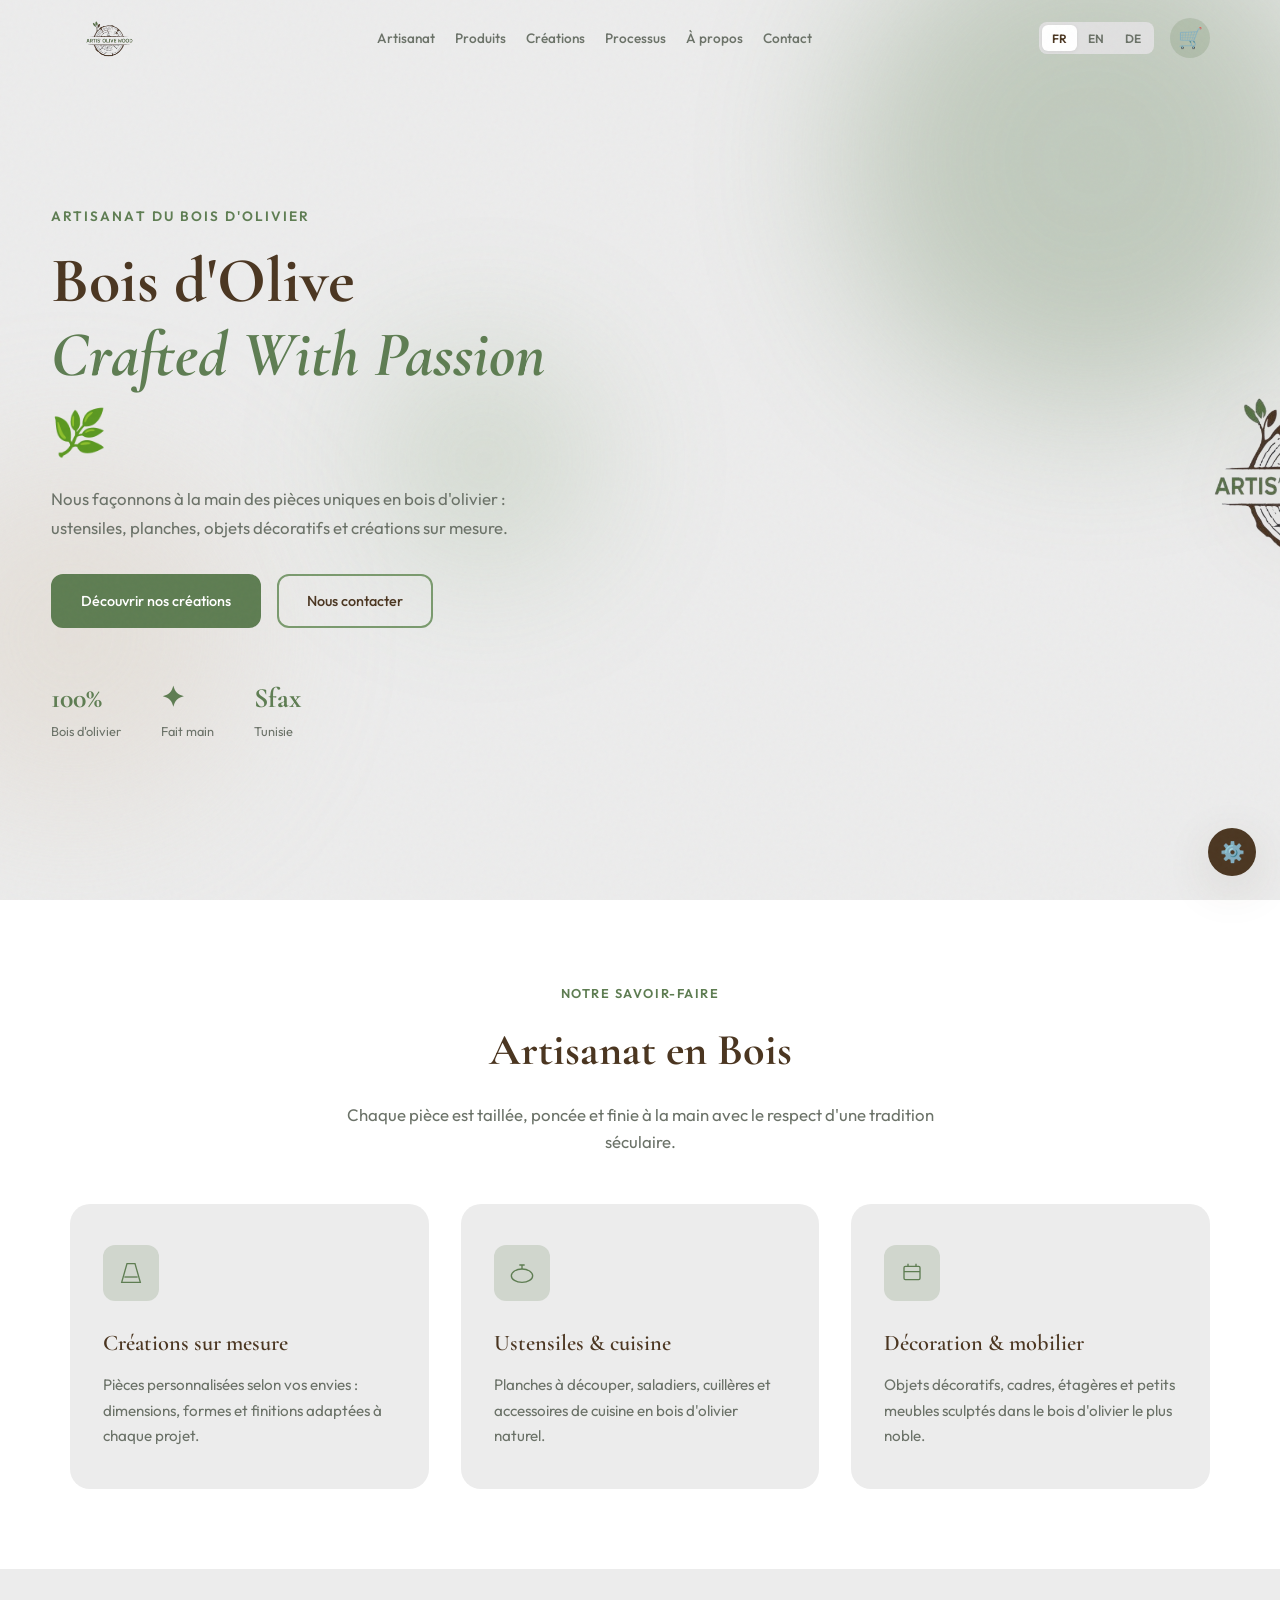
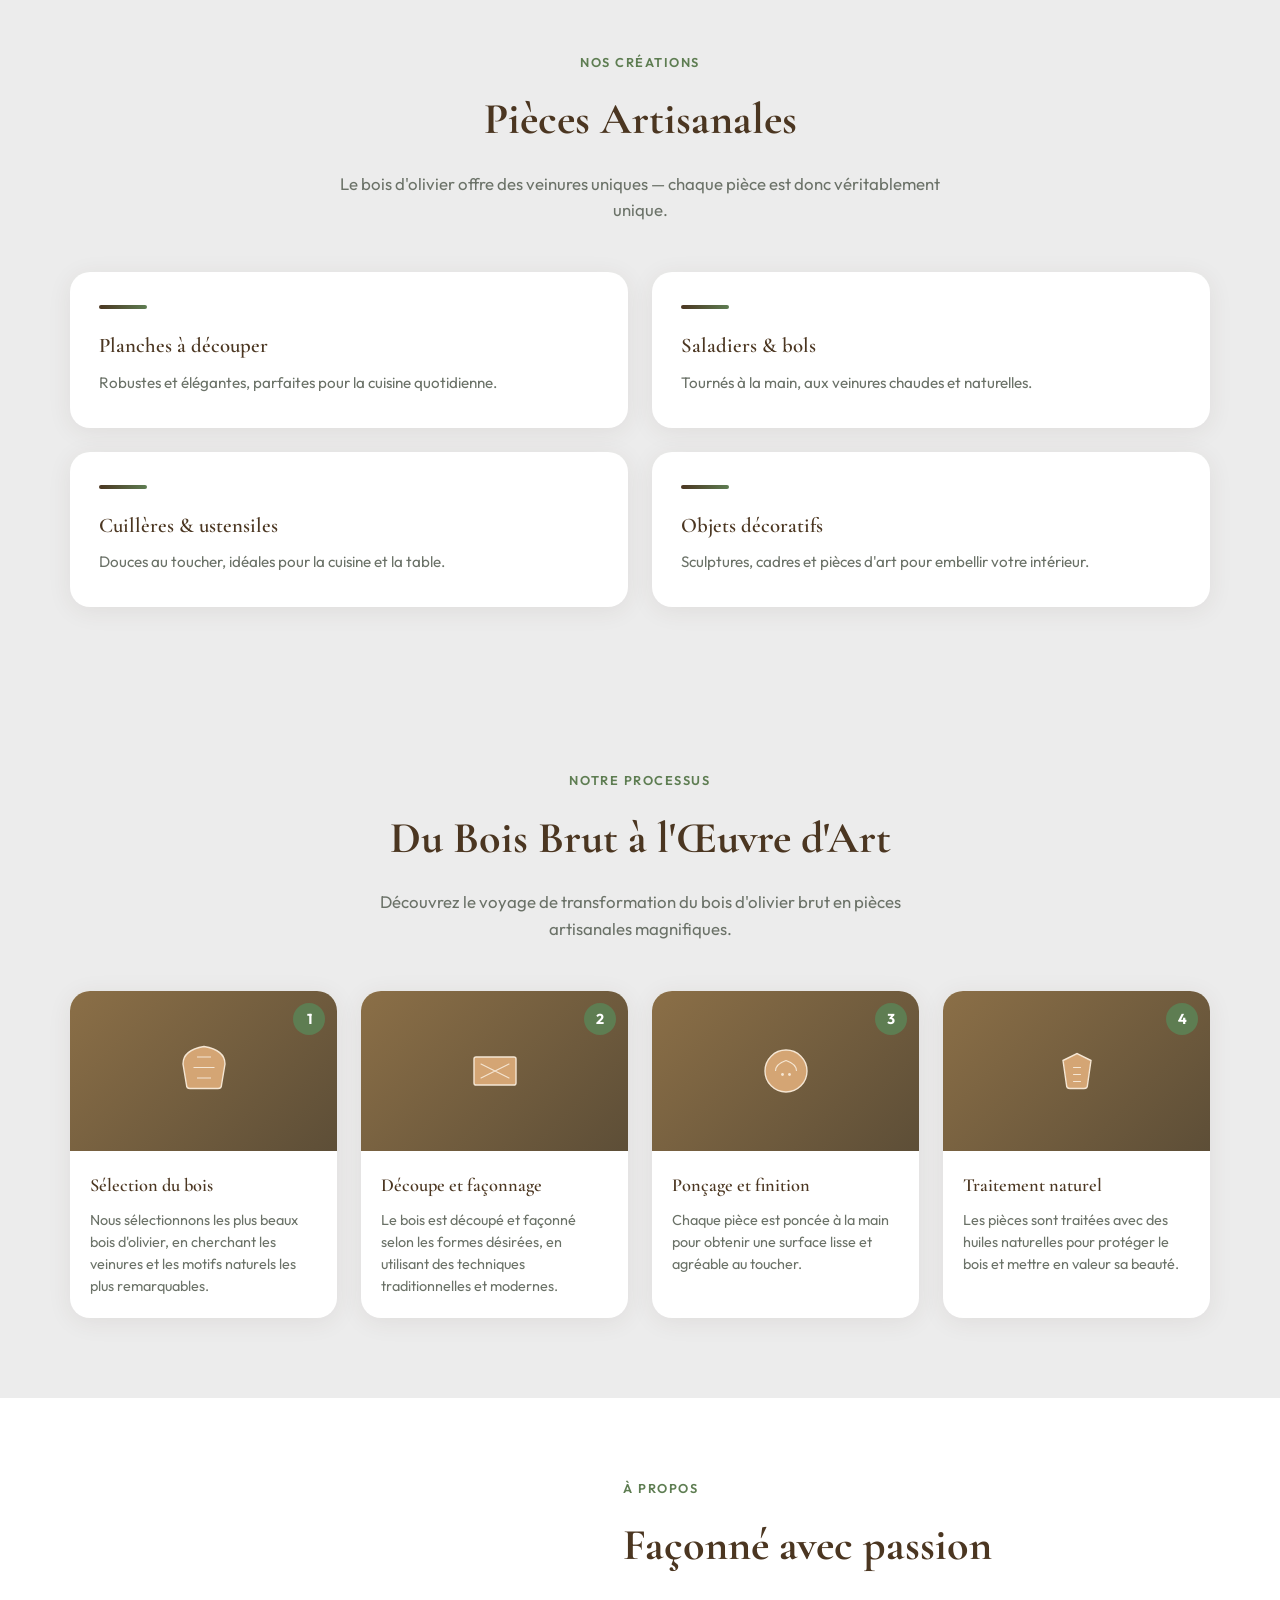
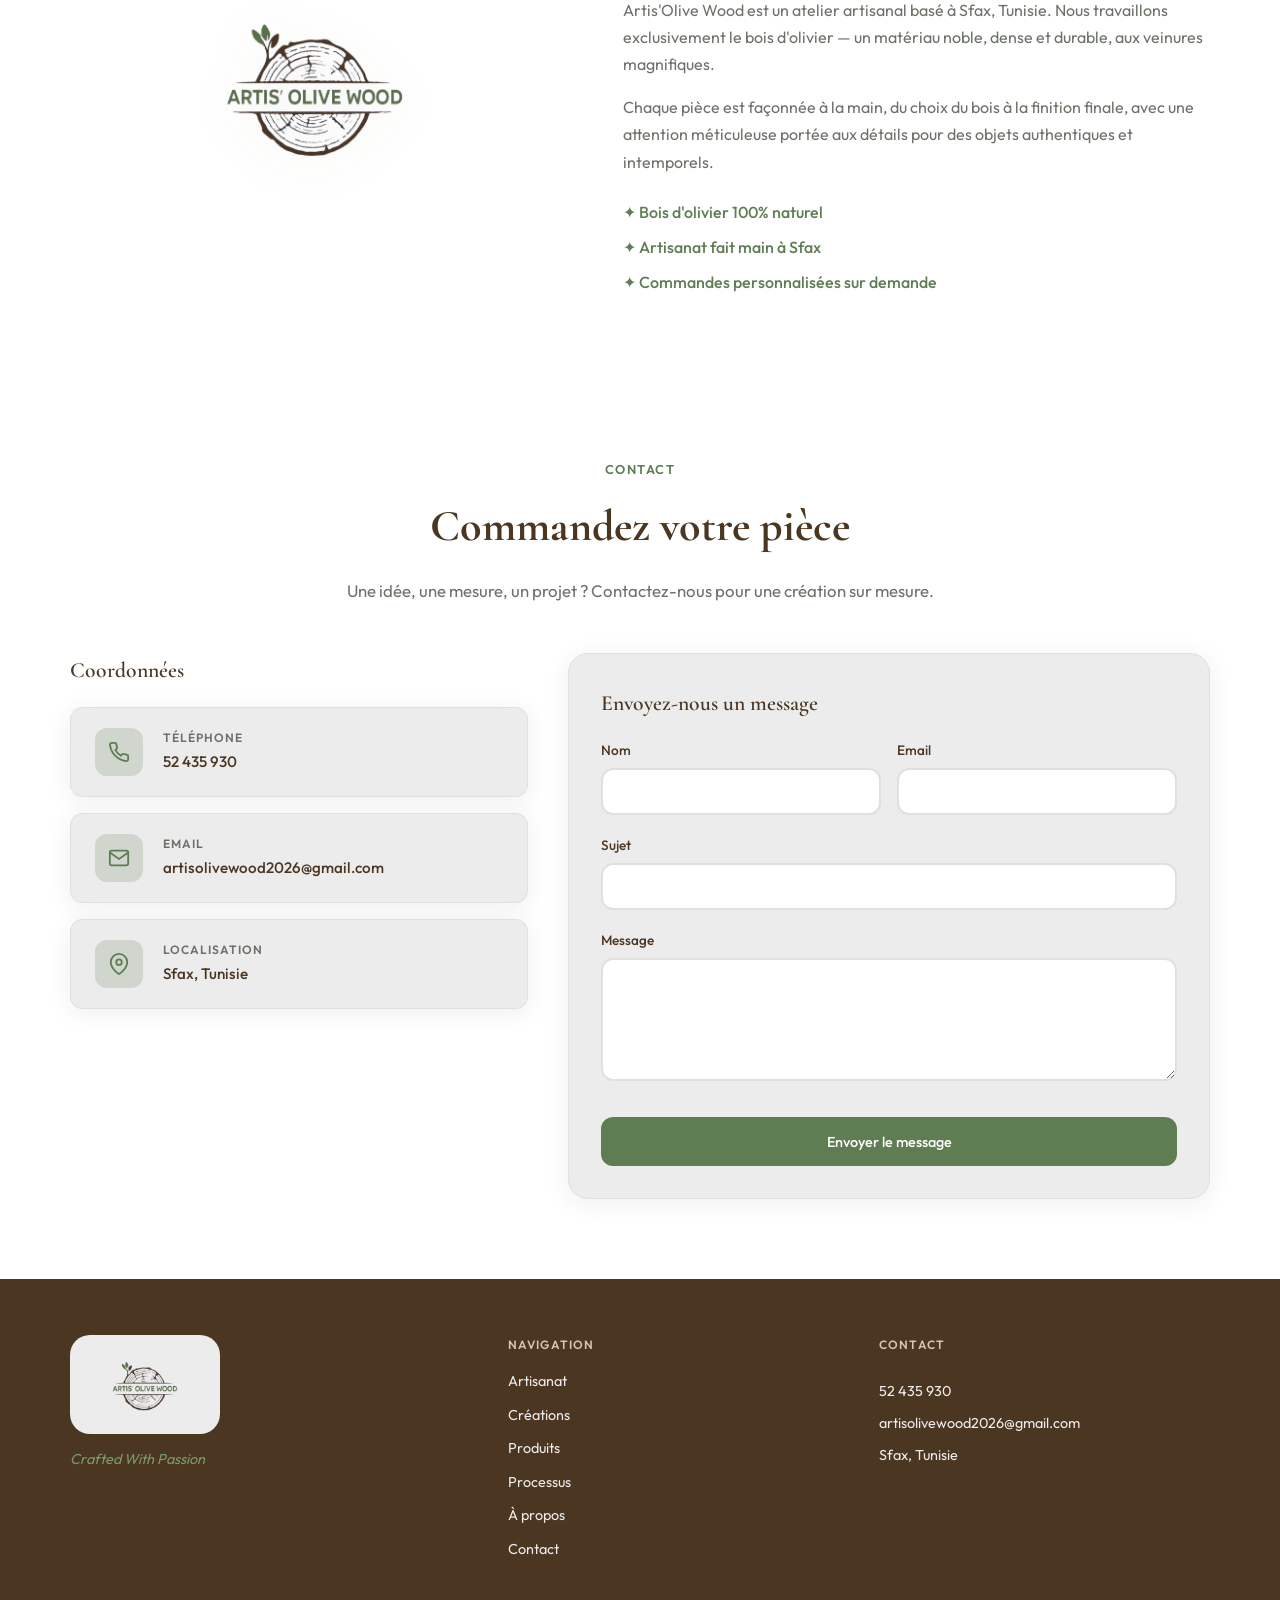
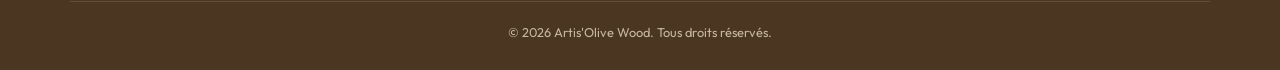
==== commit 4f140374: "Add files via upload" ====
--- a/index.html
+++ b/index.html
@@ -5,7 +5,7 @@
   <meta name="viewport" content="width=device-width, initial-scale=1.0" />
   <meta name="description" content="Artis'Olive Wood — Artisanat en bois d'olivier. Créations faites main à Sfax, Tunisie." />
   <title>Artis'Olive Wood — Crafted With Passion</title>
-  <link rel="icon" href="assets/logo.png" type="image/png" />
+  <link rel="icon" href="logo.png" type="image/png" />
   <link rel="preconnect" href="https://fonts.googleapis.com" />
   <link rel="preconnect" href="https://fonts.gstatic.com" crossorigin />
   <link href="https://fonts.googleapis.com/css2?family=Cormorant+Garamond:ital,wght@0,400;0,600;0,700;1,400&family=Outfit:wght@300;400;500;600&display=swap" rel="stylesheet" />
@@ -1252,7 +1252,7 @@
   <header class="header" id="header">
     <nav class="nav container">
       <a href="#hero" class="logo">
-        <img src="assets/logo.png" alt="Artis'Olive Wood" class="logo-img" />
+        <img src="logo.png" alt="Artis'Olive Wood" class="logo-img" />
       </a>
 
       <ul class="nav-links" id="nav-links">
@@ -1318,7 +1318,7 @@
         </div>
       </div>
       <div class="hero-visual">
-        <img src="assets/logo.png" alt="" class="hero-logo" aria-hidden="true" />
+        <img src="logo.png" alt="" class="hero-logo" aria-hidden="true" />
       </div>
     </section>
 
@@ -1448,7 +1448,7 @@
     <section class="about section" id="about">
       <div class="container about-grid">
         <div class="about-visual">
-          <img src="assets/logo.png" alt="Artis'Olive Wood" class="about-logo" />
+          <img src="logo.png" alt="Artis'Olive Wood" class="about-logo" />
         </div>
         <div class="about-content">
           <span class="section-tag" data-i18n="about.tag">À propos</span>
@@ -1540,7 +1540,7 @@
       <div class="footer-top">
         <div class="footer-brand">
           <div class="footer-logo-wrap">
-            <img src="assets/logo.png" alt="Artis'Olive Wood" class="footer-logo" />
+            <img src="logo.png" alt="Artis'Olive Wood" class="footer-logo" />
           </div>
           <p class="footer-tagline" data-i18n="footer.tagline">Crafted With Passion</p>
         </div>
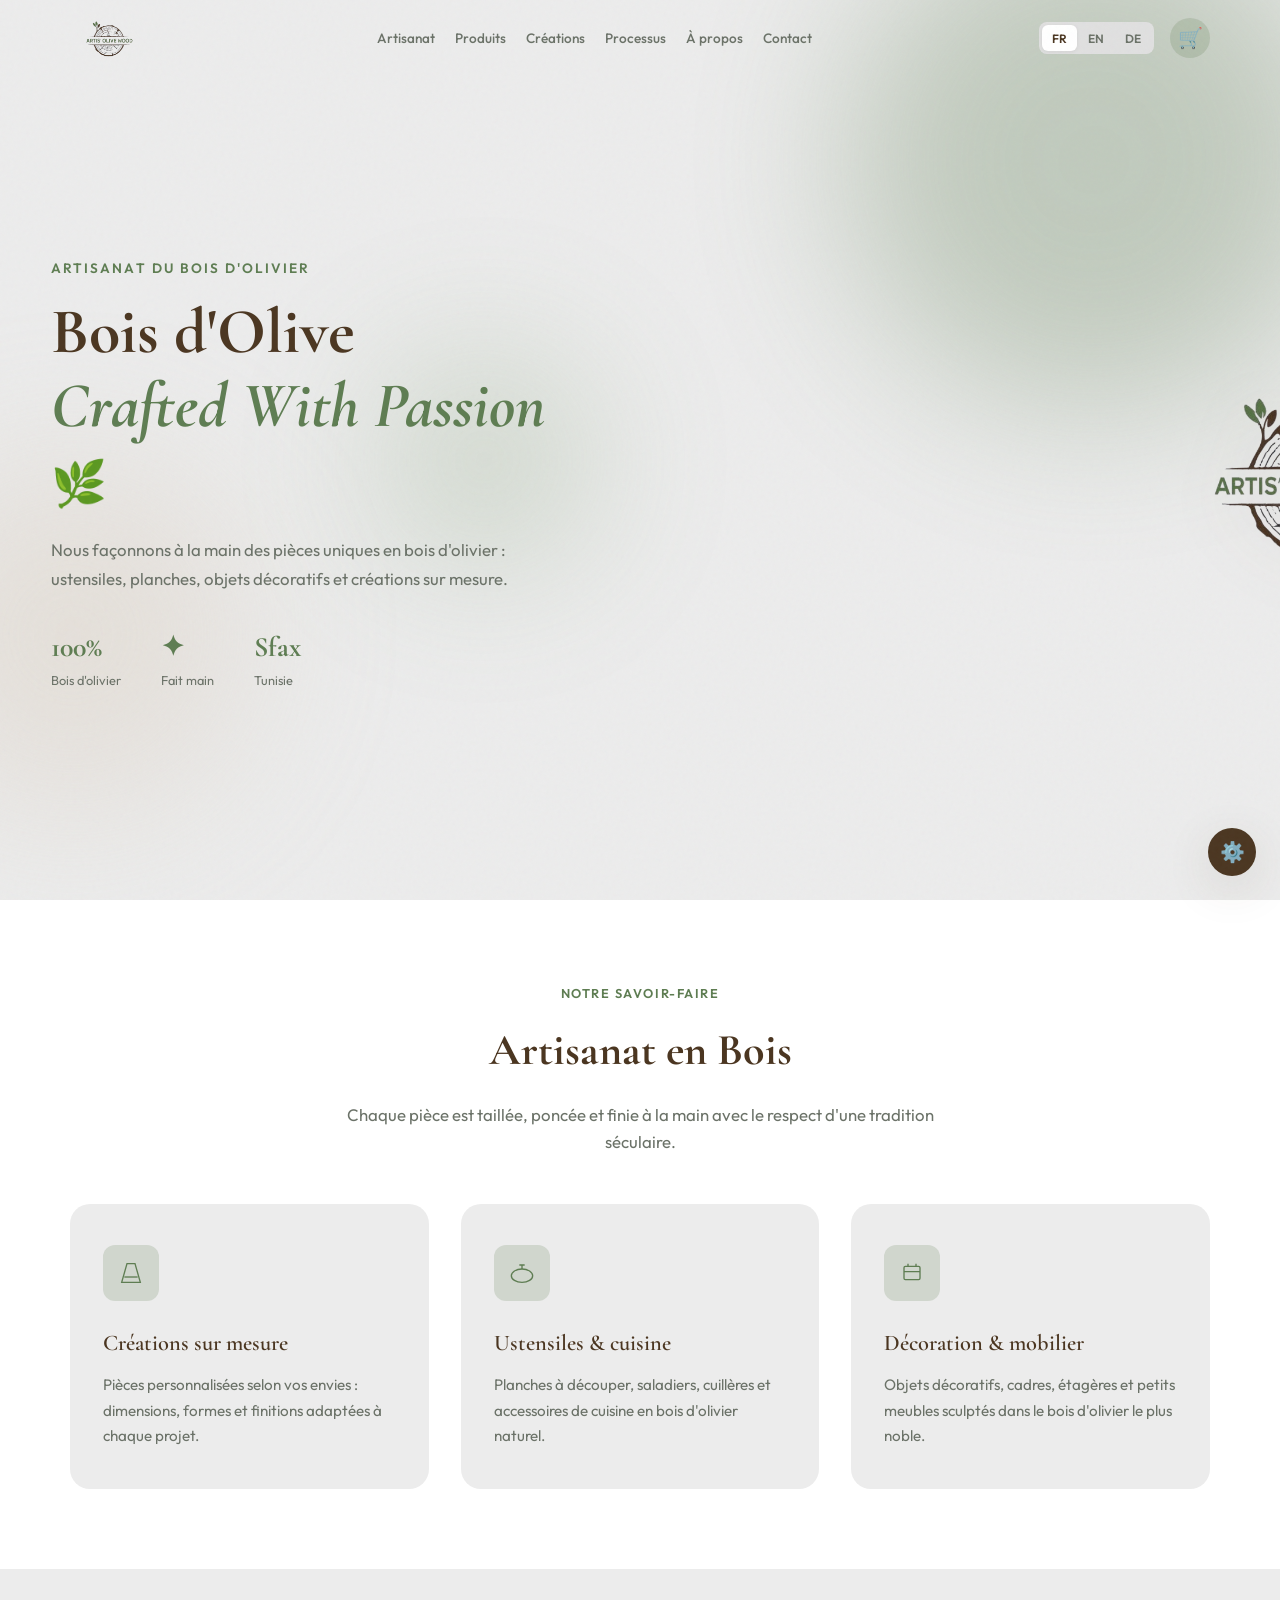
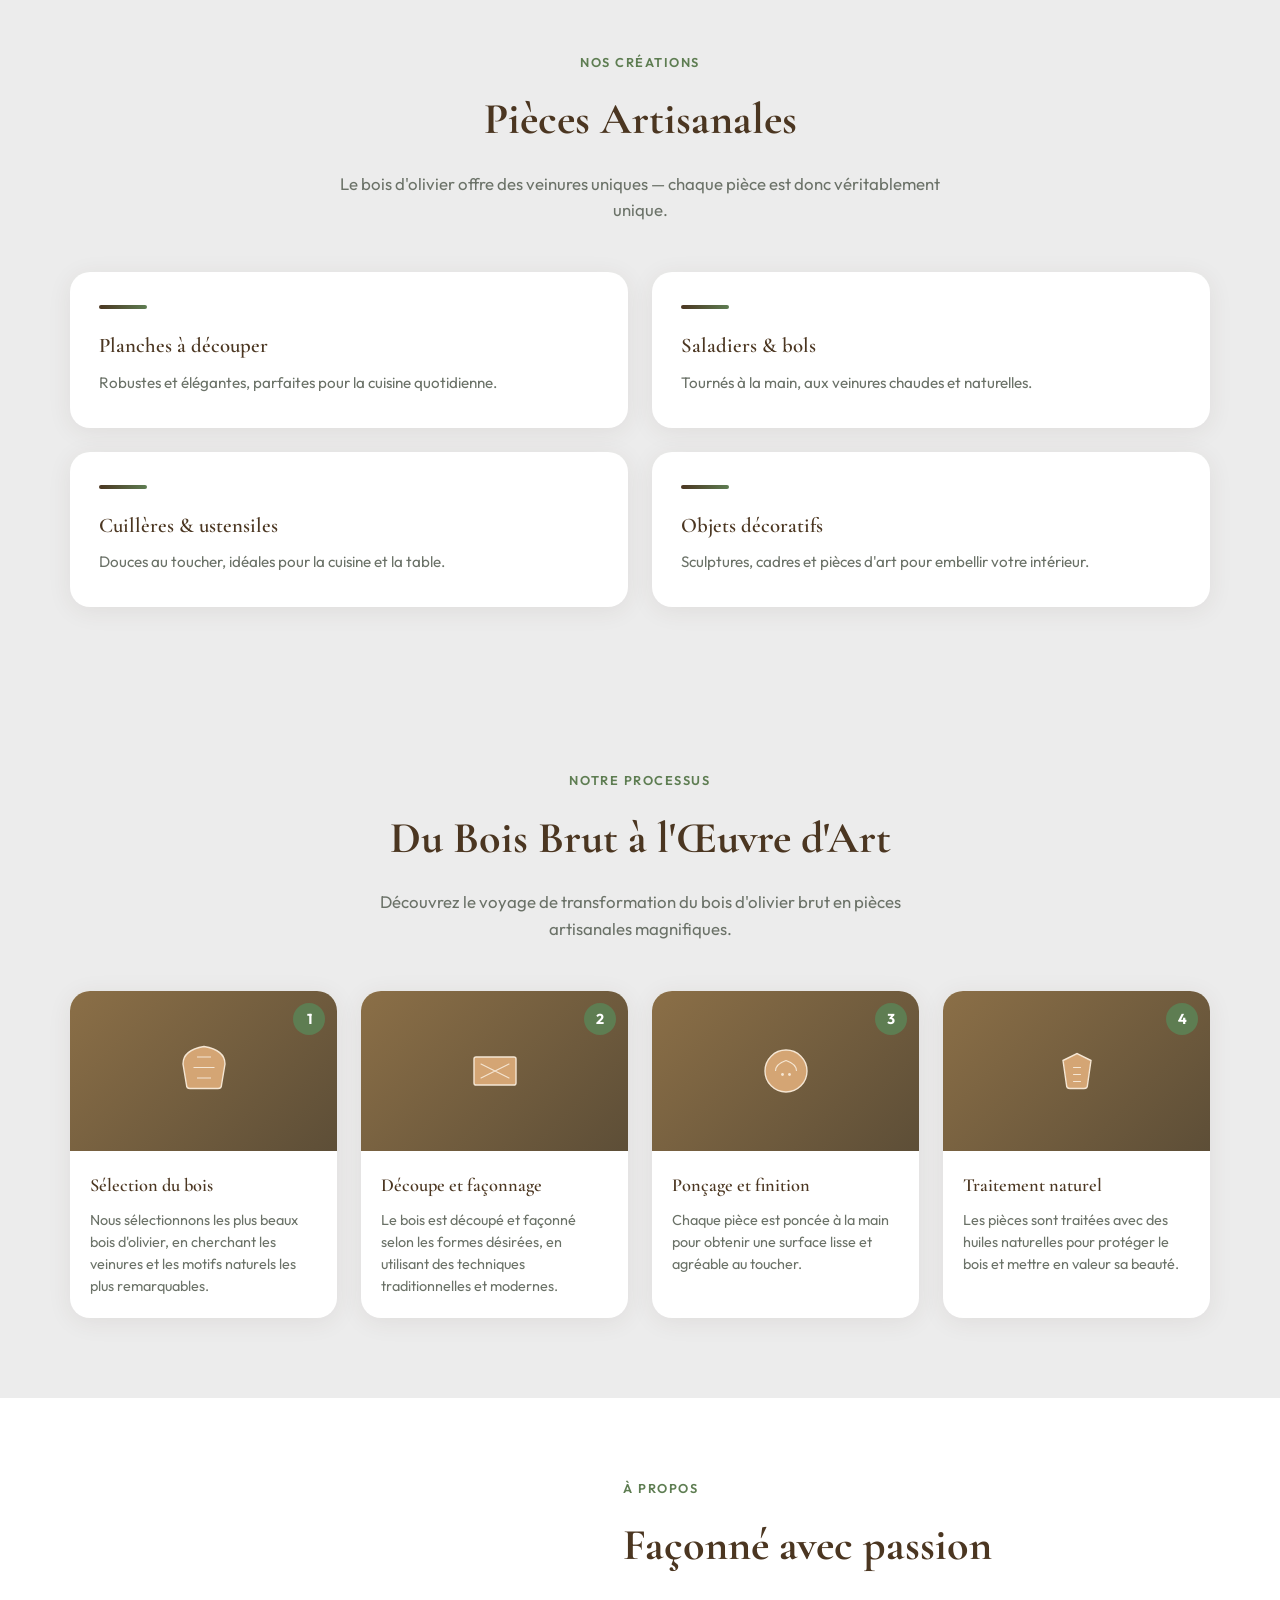
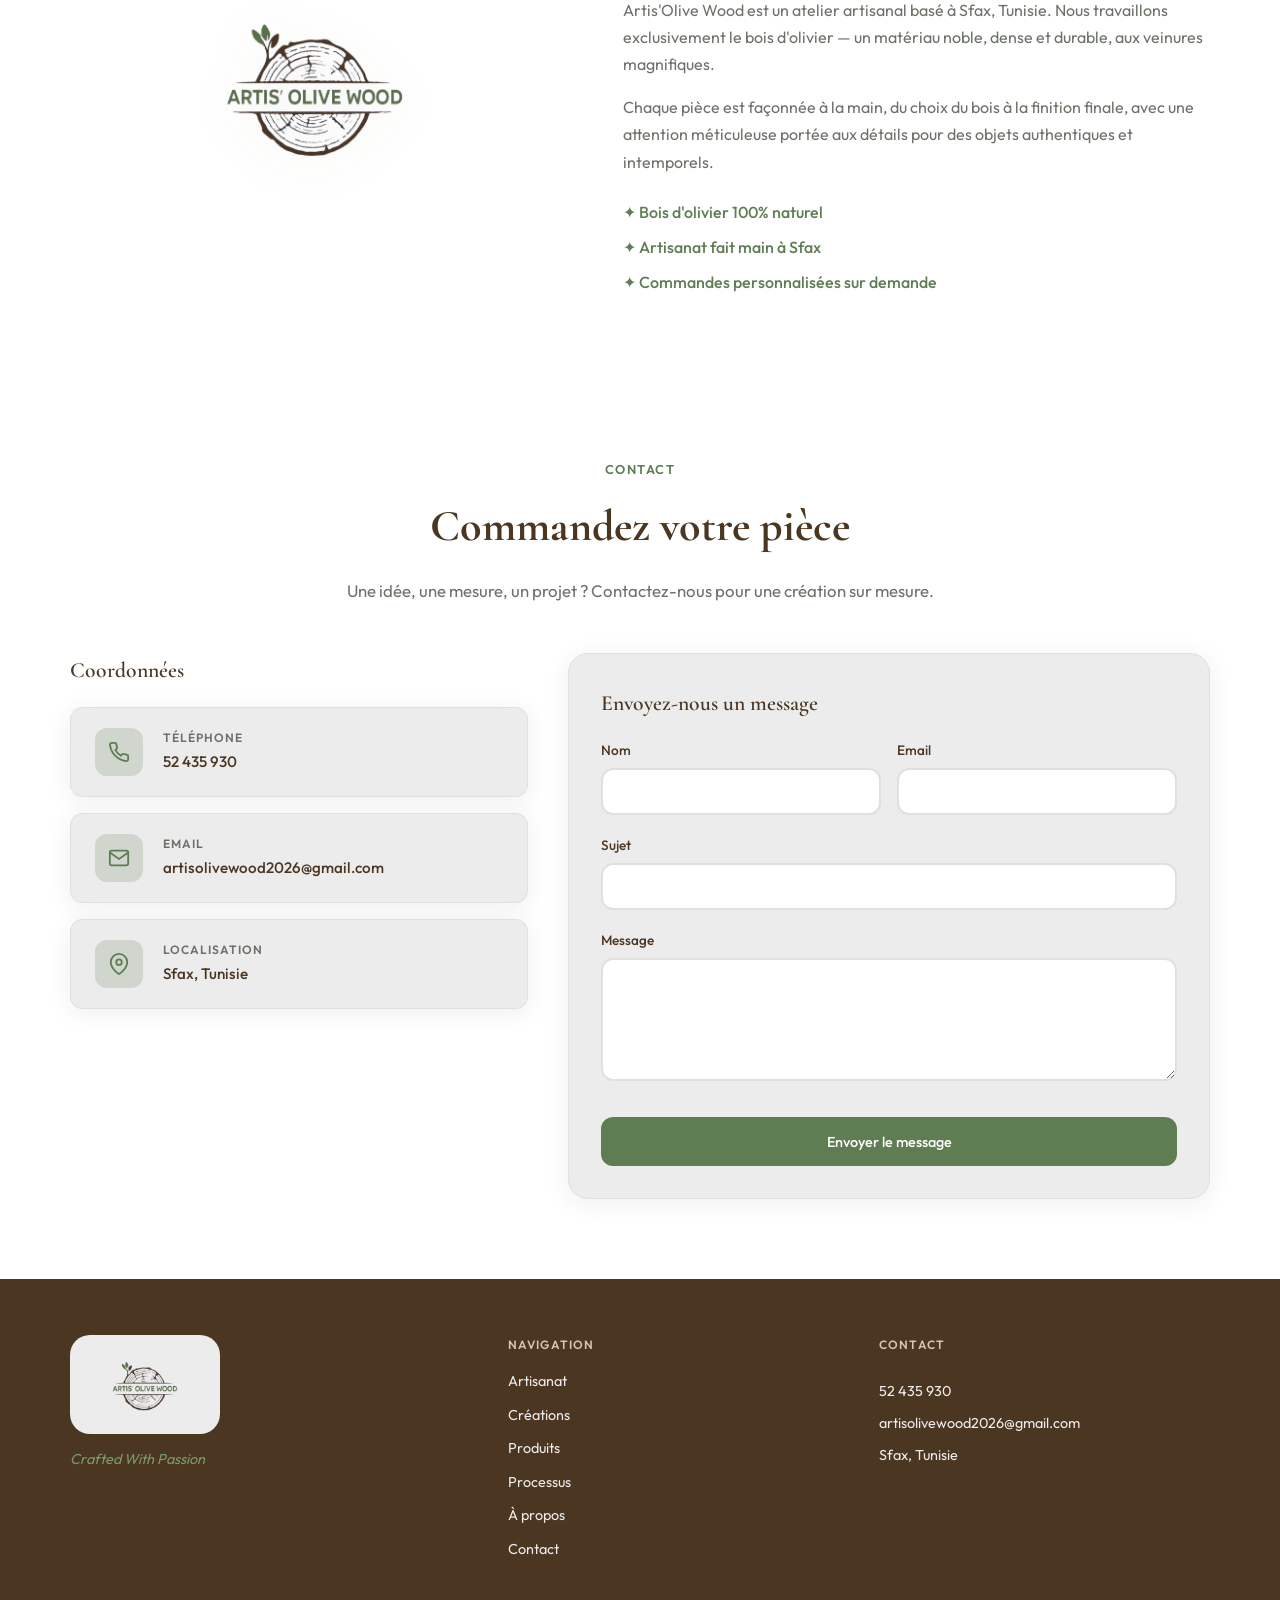
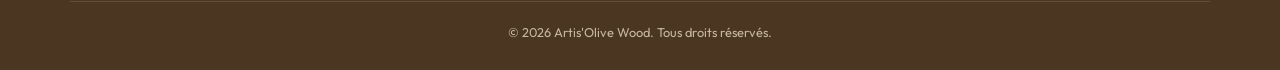
==== commit 0e204a4a: "Add files via upload" ====
--- a/index.html
+++ b/index.html
@@ -1298,10 +1298,6 @@
         <p class="hero-desc" data-i18n="hero.desc">
           Nous façonnons à la main des pièces uniques en bois d'olivier : ustensiles, planches, objets décoratifs et créations sur mesure.
         </p>
-        <div class="hero-cta">
-          <a href="creations.html" class="btn btn-primary" data-i18n="hero.cta1">Découvrir nos créations</a>
-          <a href="contact.html" class="btn btn-outline" data-i18n="hero.cta2">Nous contacter</a>
-        </div>
         <div class="hero-stats">
           <div class="stat">
             <span class="stat-num">100%</span>
@@ -1508,7 +1504,7 @@
             </div>
             </div>
           </div>
-          <form class="contact-form" id="contact-form">
+          <form class="contact-form" id="contact-form" action="https://formsubmit.co/artisolivewood2026@gmail.com" method="POST">
             <h3 class="contact-form-title" data-i18n="contact.formTitle">Envoyez-nous un message</h3>
             <div class="form-row">
               <div class="form-group">
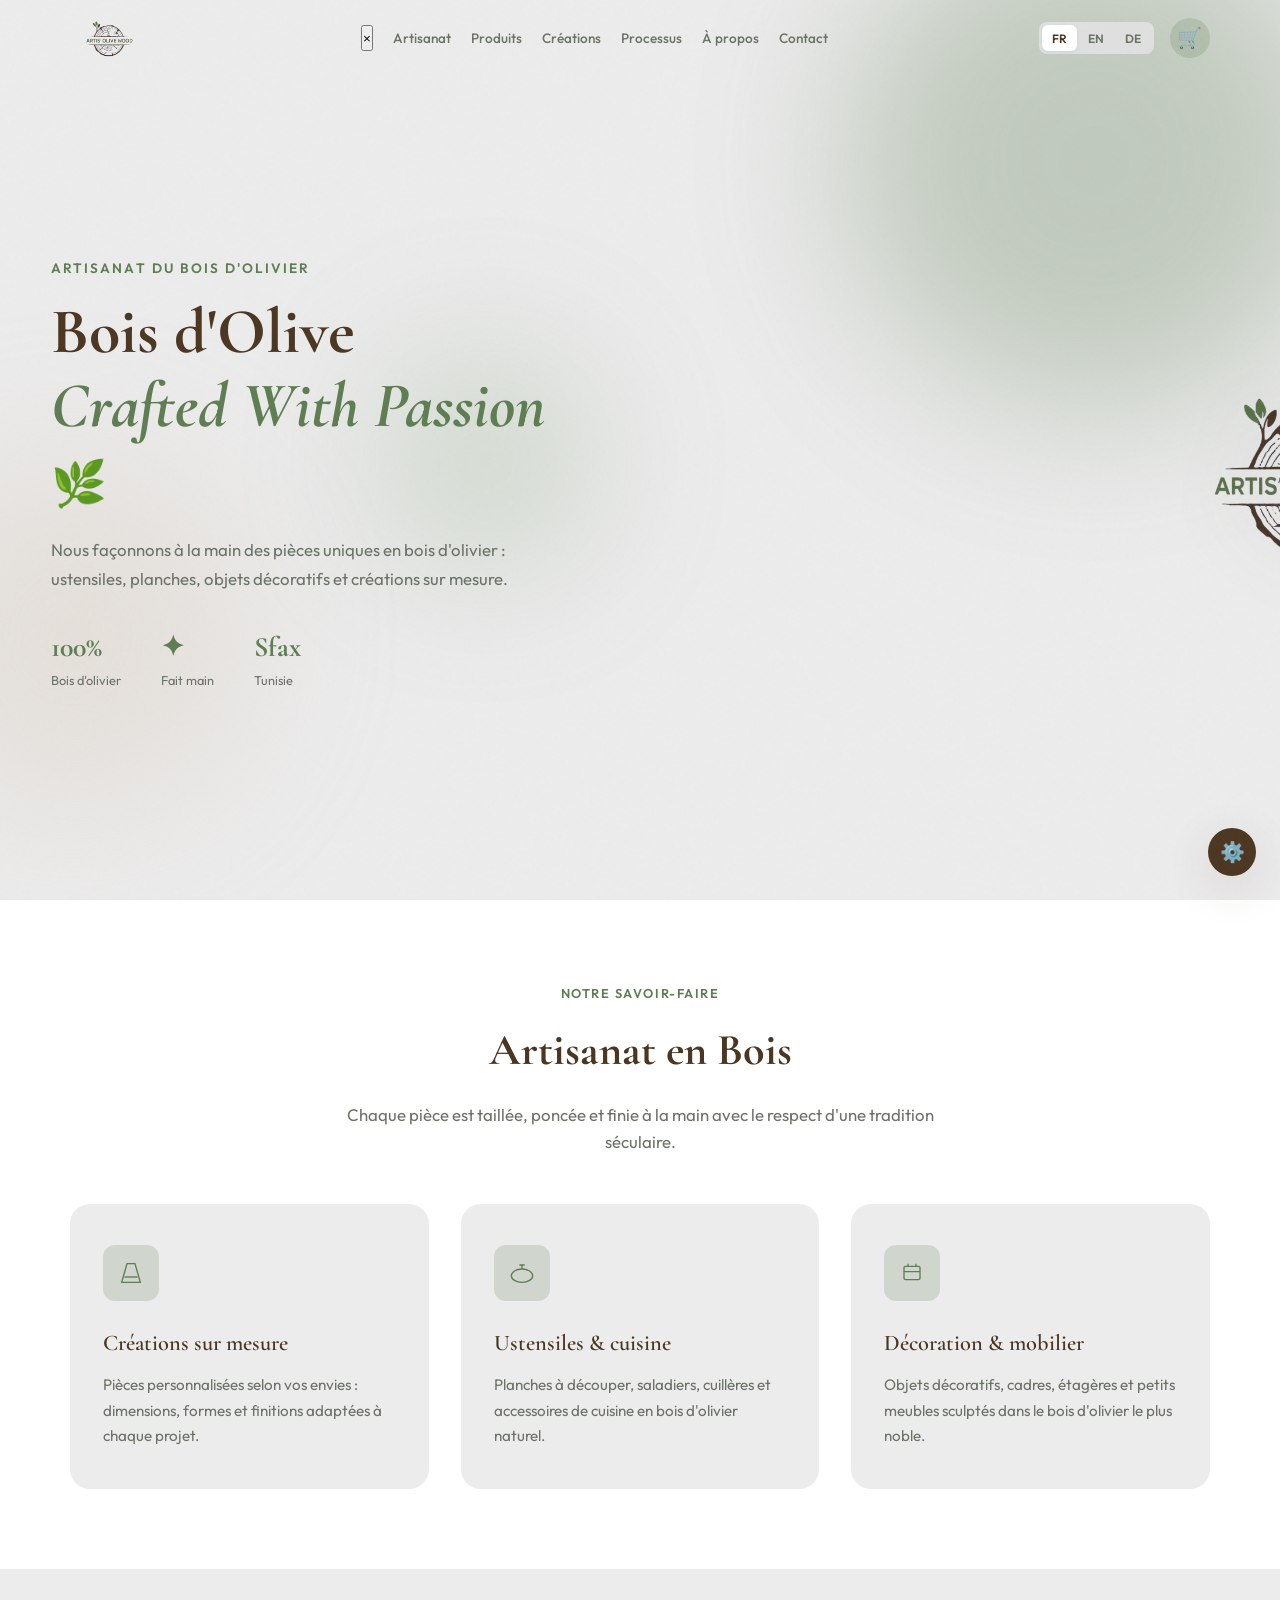
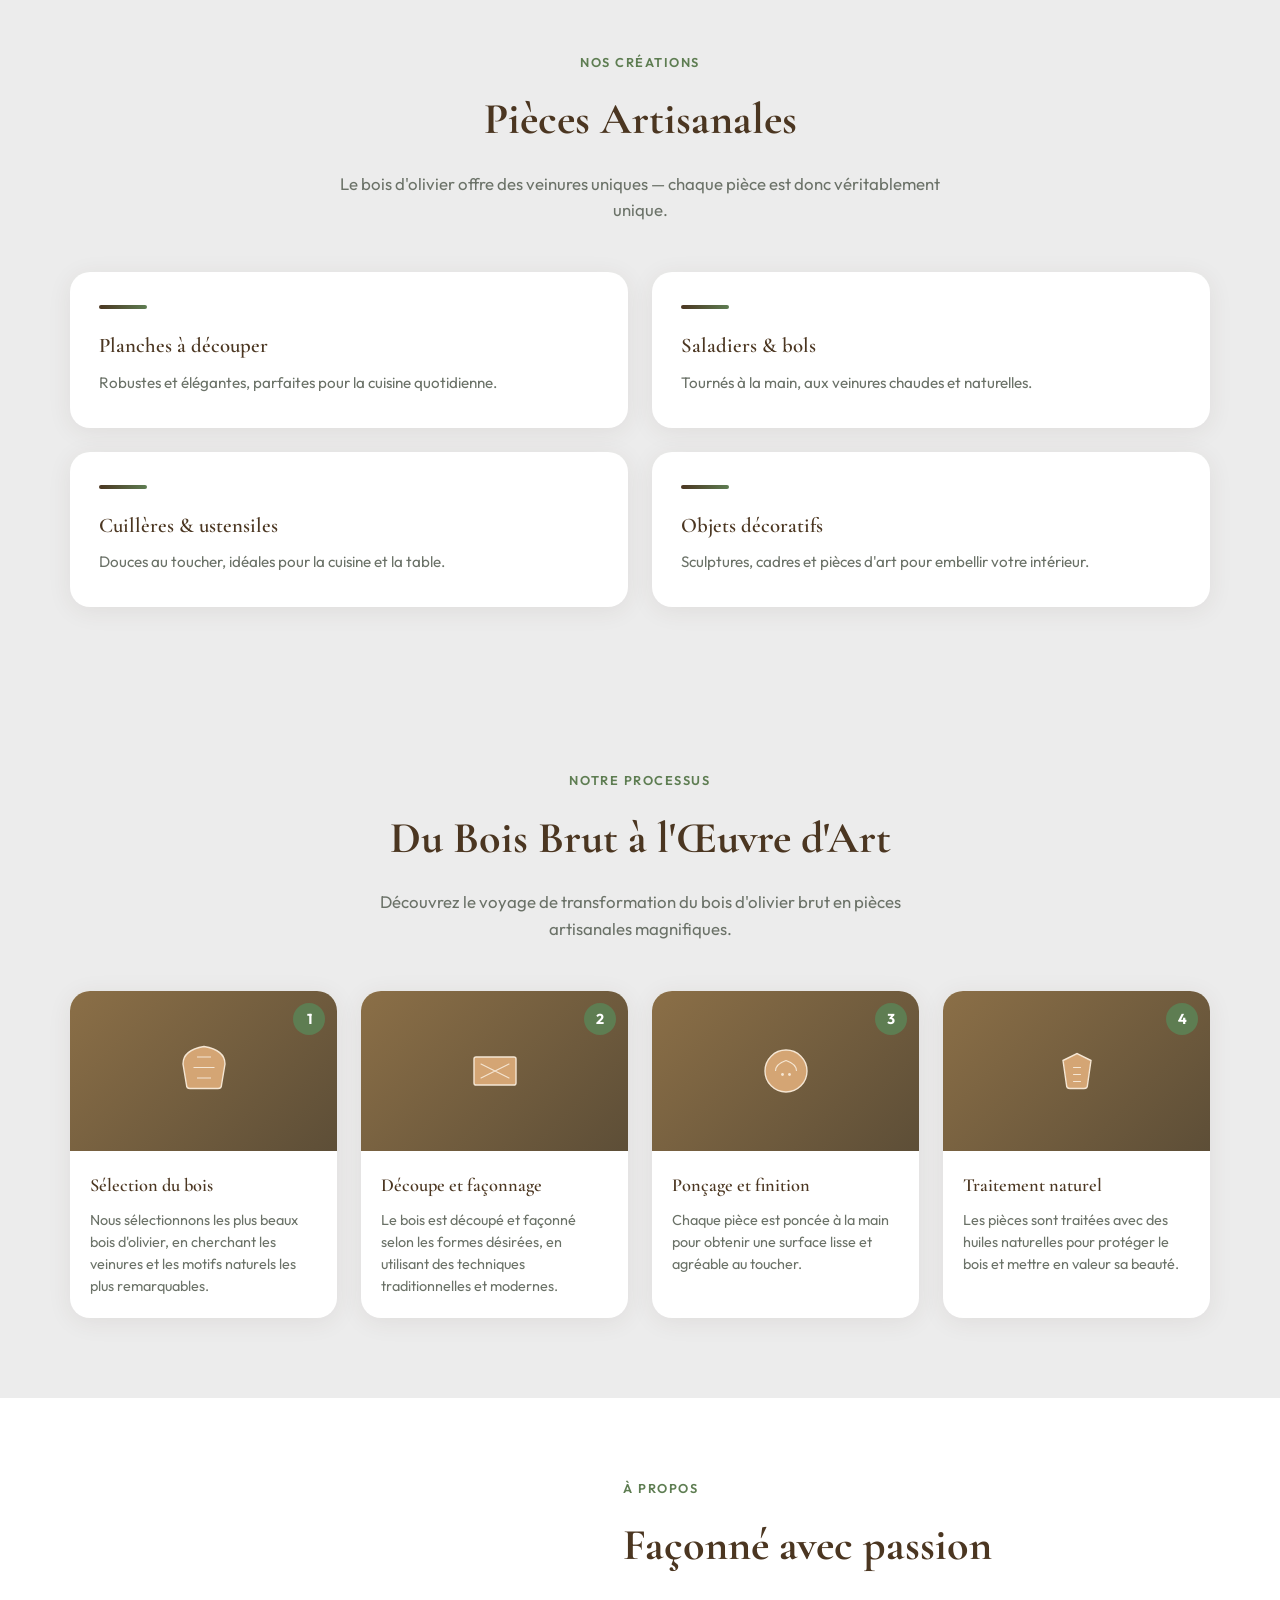
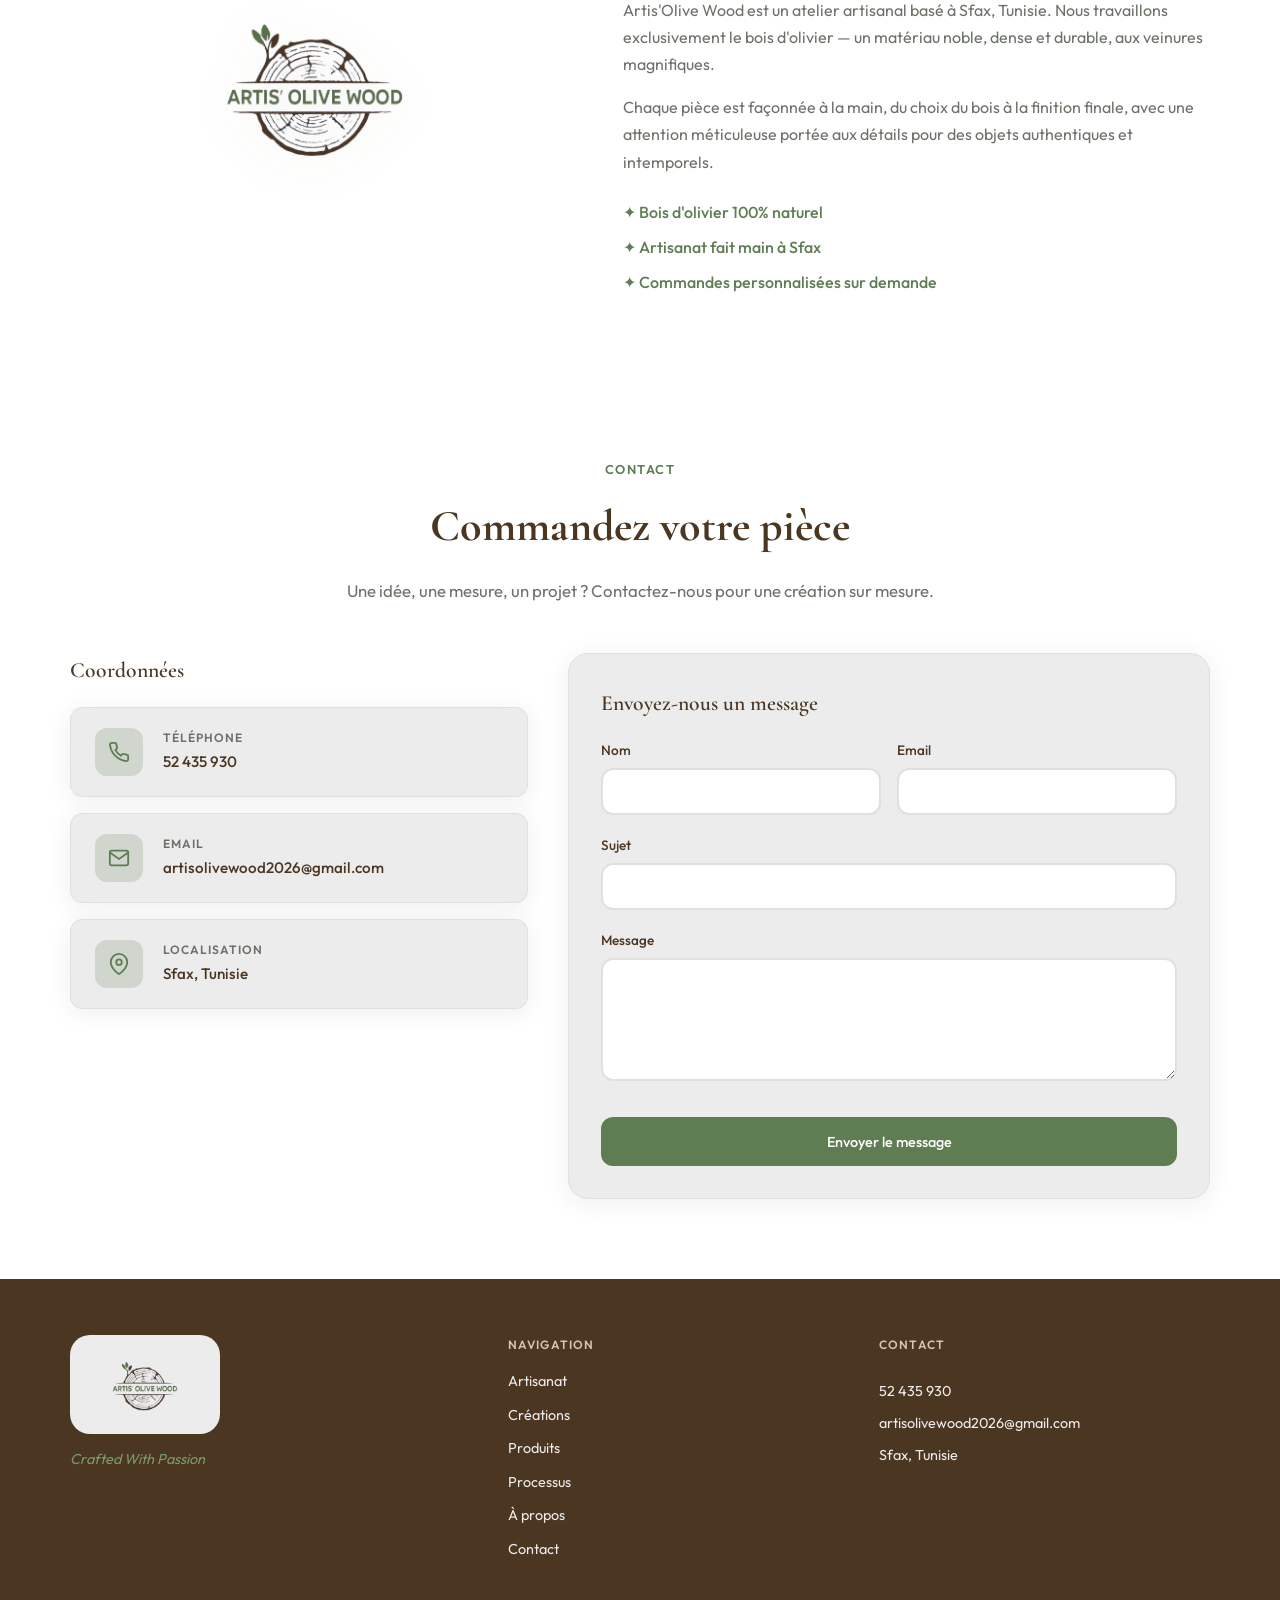
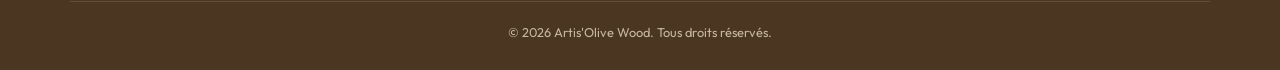
==== commit e42783a6: "Add files via upload" ====
--- a/index.html
+++ b/index.html
@@ -1256,6 +1256,7 @@
       </a>
 
       <ul class="nav-links" id="nav-links">
+        <button class="nav-close-btn" id="nav-close-btn" aria-label="Fermer le menu">&times;</button>
         <li><a href="services.html" data-i18n="nav.services">Artisanat</a></li>
         <li><a href="products.html" data-i18n="nav.products">Produits</a></li>
         <li><a href="creations.html" data-i18n="nav.creations">Créations</a></li>
--- a/styles.css
+++ b/styles.css
@@ -1207,19 +1207,57 @@
 
   .nav-links {
     display: none;
-    position: absolute;
-    top: 100%;
+    position: fixed;
+    top: 0;
     left: 0;
     right: 0;
+    bottom: 0;
+    width: 100%;
+    height: 100vh;
     flex-direction: column;
     background: var(--cream);
-    padding: 1.5rem 2rem;
+    padding: 80px 2rem 2rem 2rem;
     box-shadow: var(--shadow-lg);
-    gap: 1rem;
-    margin-top: 0.5rem;
-    border-radius: var(--radius);
+    gap: 2rem;
+    margin-top: 0;
+    border-radius: 0;
+    z-index: 99;
+    justify-content: center;
+    align-items: center;
+    text-align: center;
   }
 
+  .nav-links li {
+    list-style: none;
+  }
+
+  .nav-links a {
+    font-size: 1.25rem;
+    padding: 1rem 2rem;
+  }
+
+  .nav-close-btn {
+    position: absolute;
+    top: 1.5rem;
+    right: 2rem;
+    background: none;
+    border: none;
+    font-size: 2rem;
+    cursor: pointer;
+    color: var(--text);
+    padding: 0;
+    width: 40px;
+    height: 40px;
+    display: flex;
+    align-items: center;
+    justify-content: center;
+  }
+
+  .nav-close-btn:hover {
+    color: var(--olive);
+  }
+
+  .nav-links.active { display: flex; }
   .nav-links.open { display: flex; }
   .menu-toggle { display: flex; }
   .logo-img { height: 44px; }
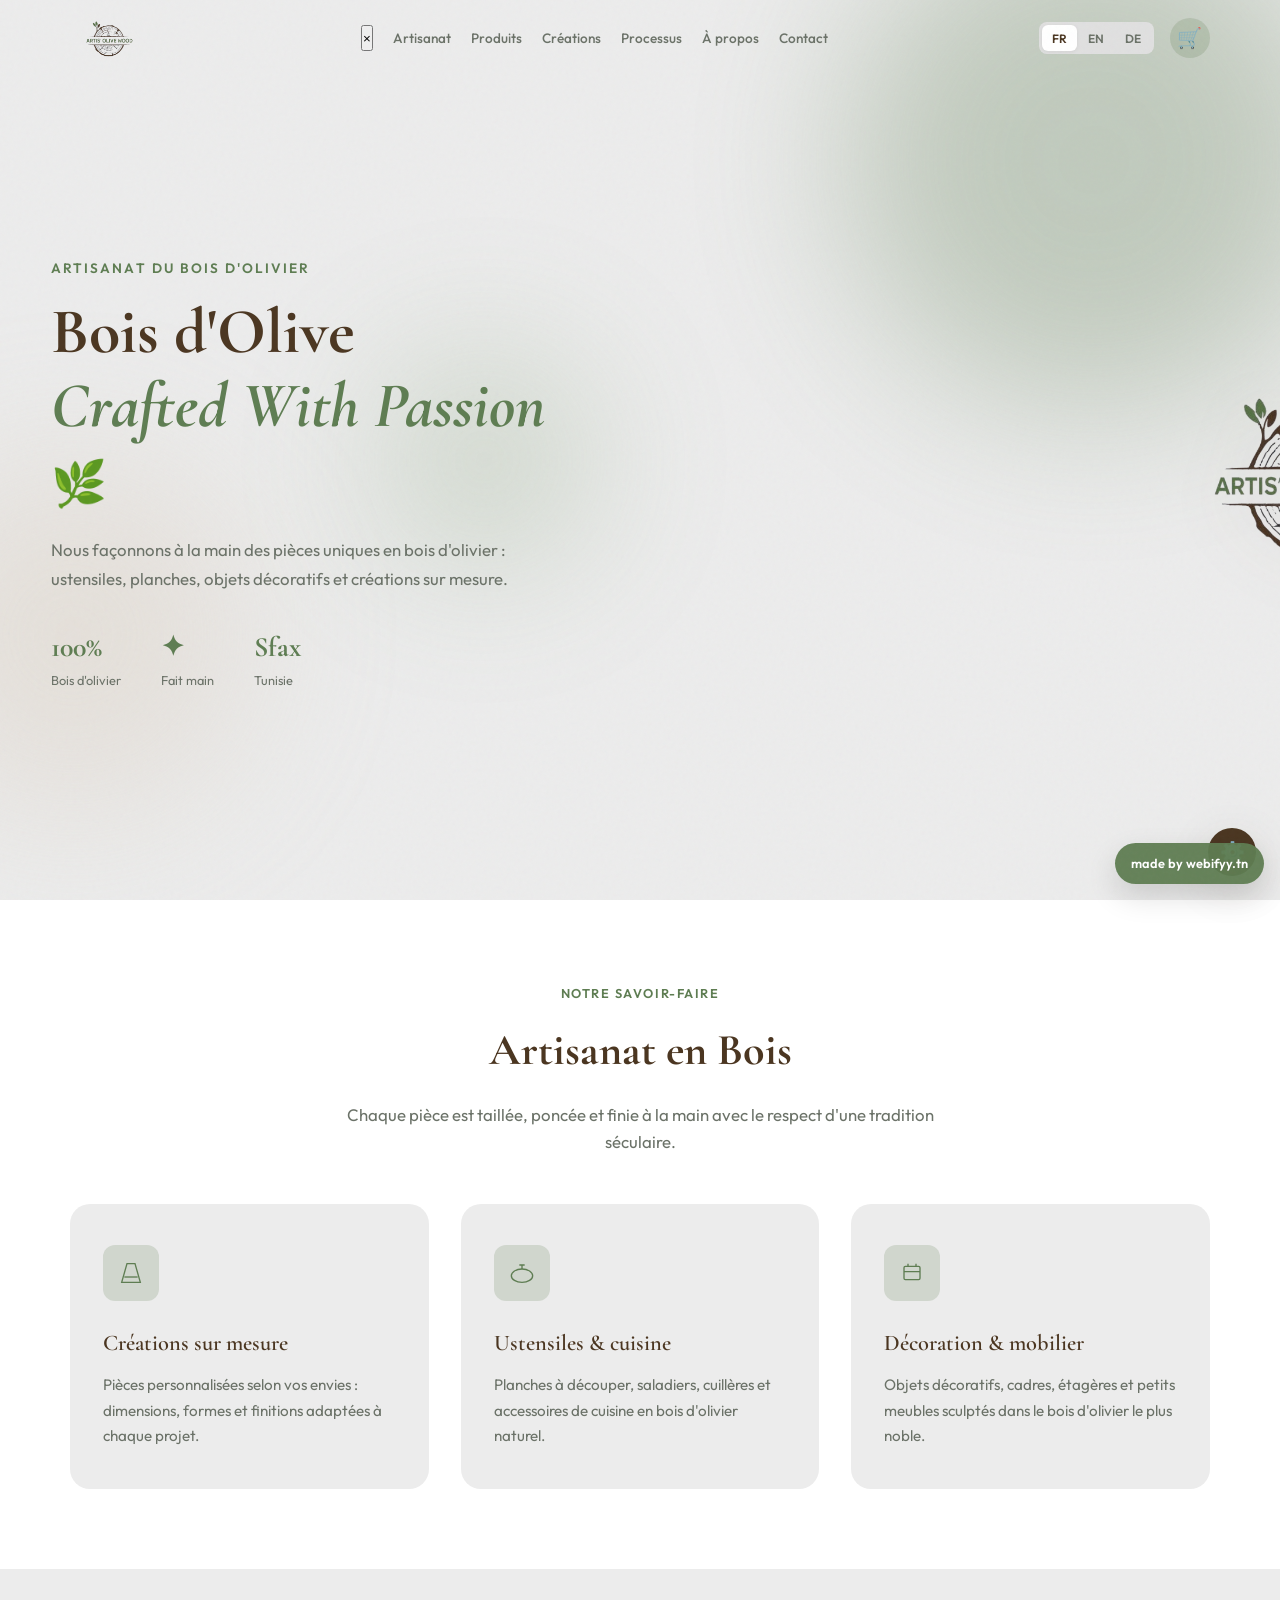
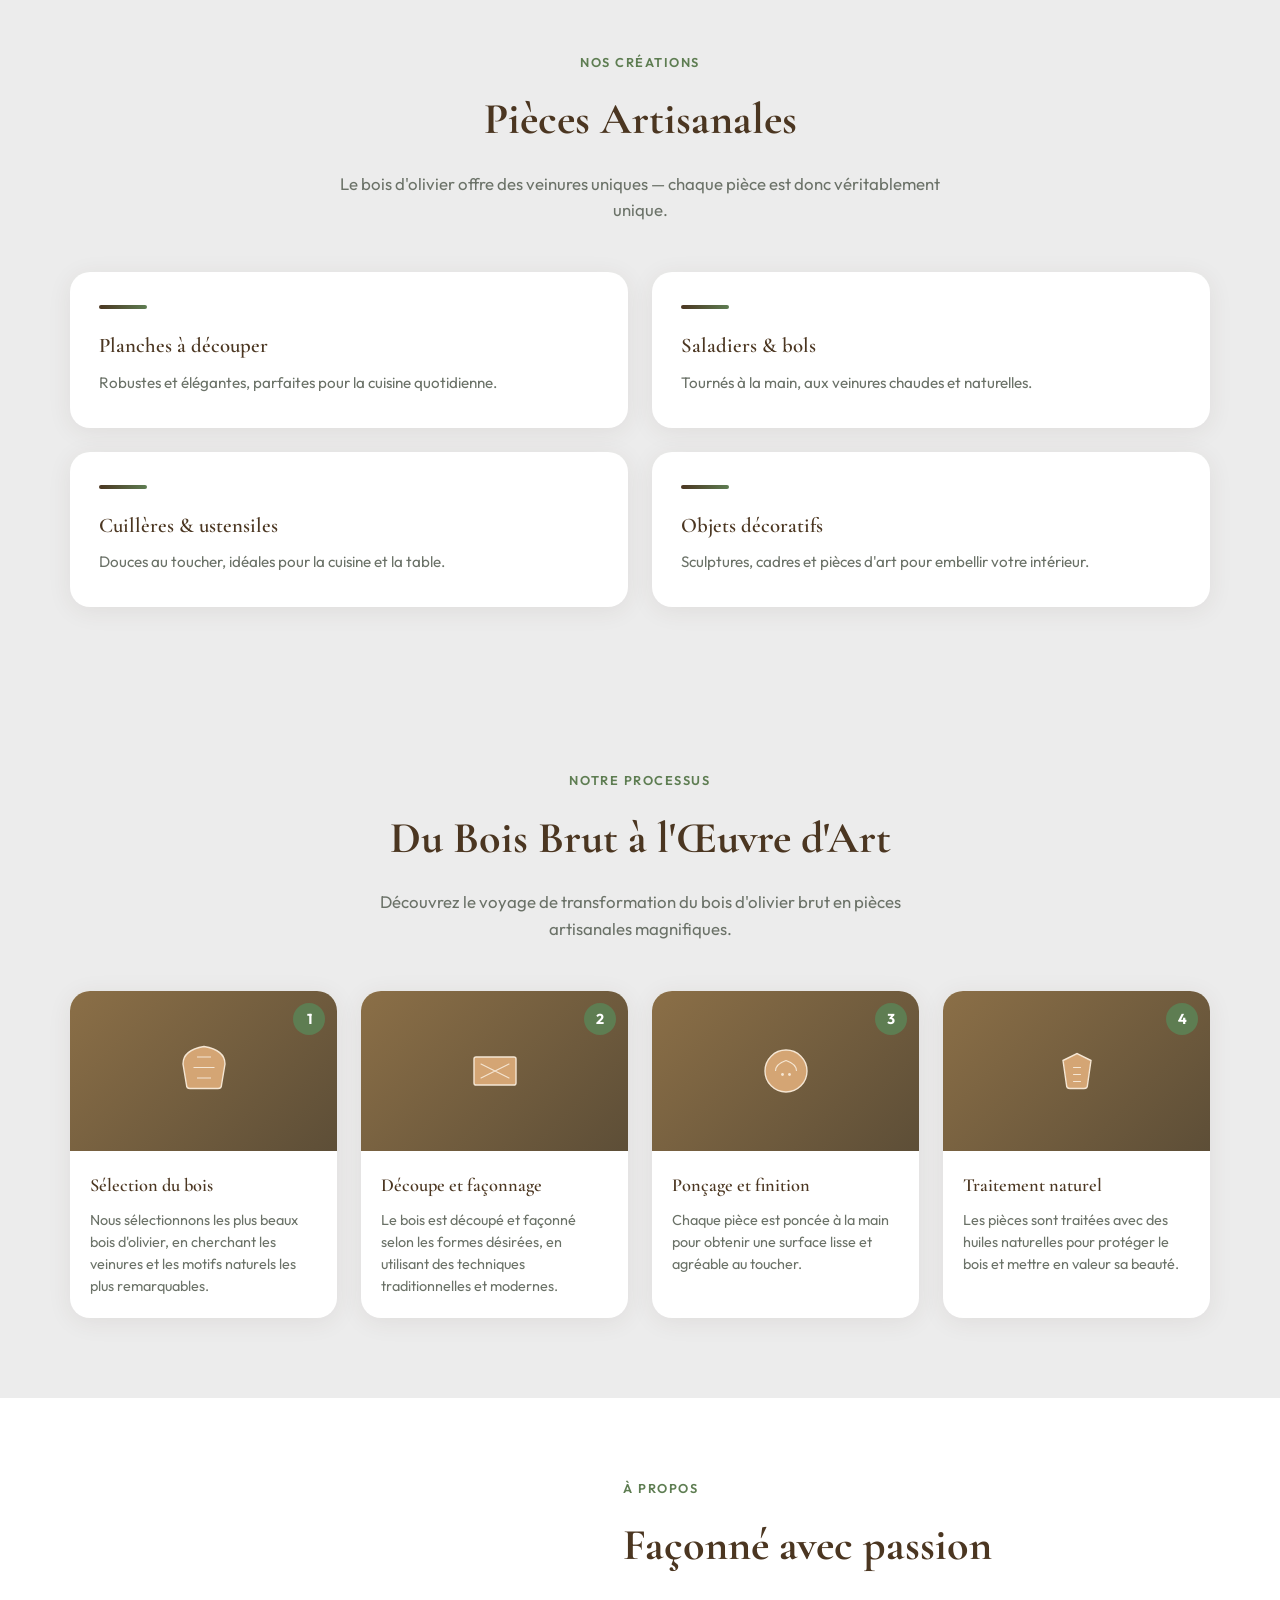
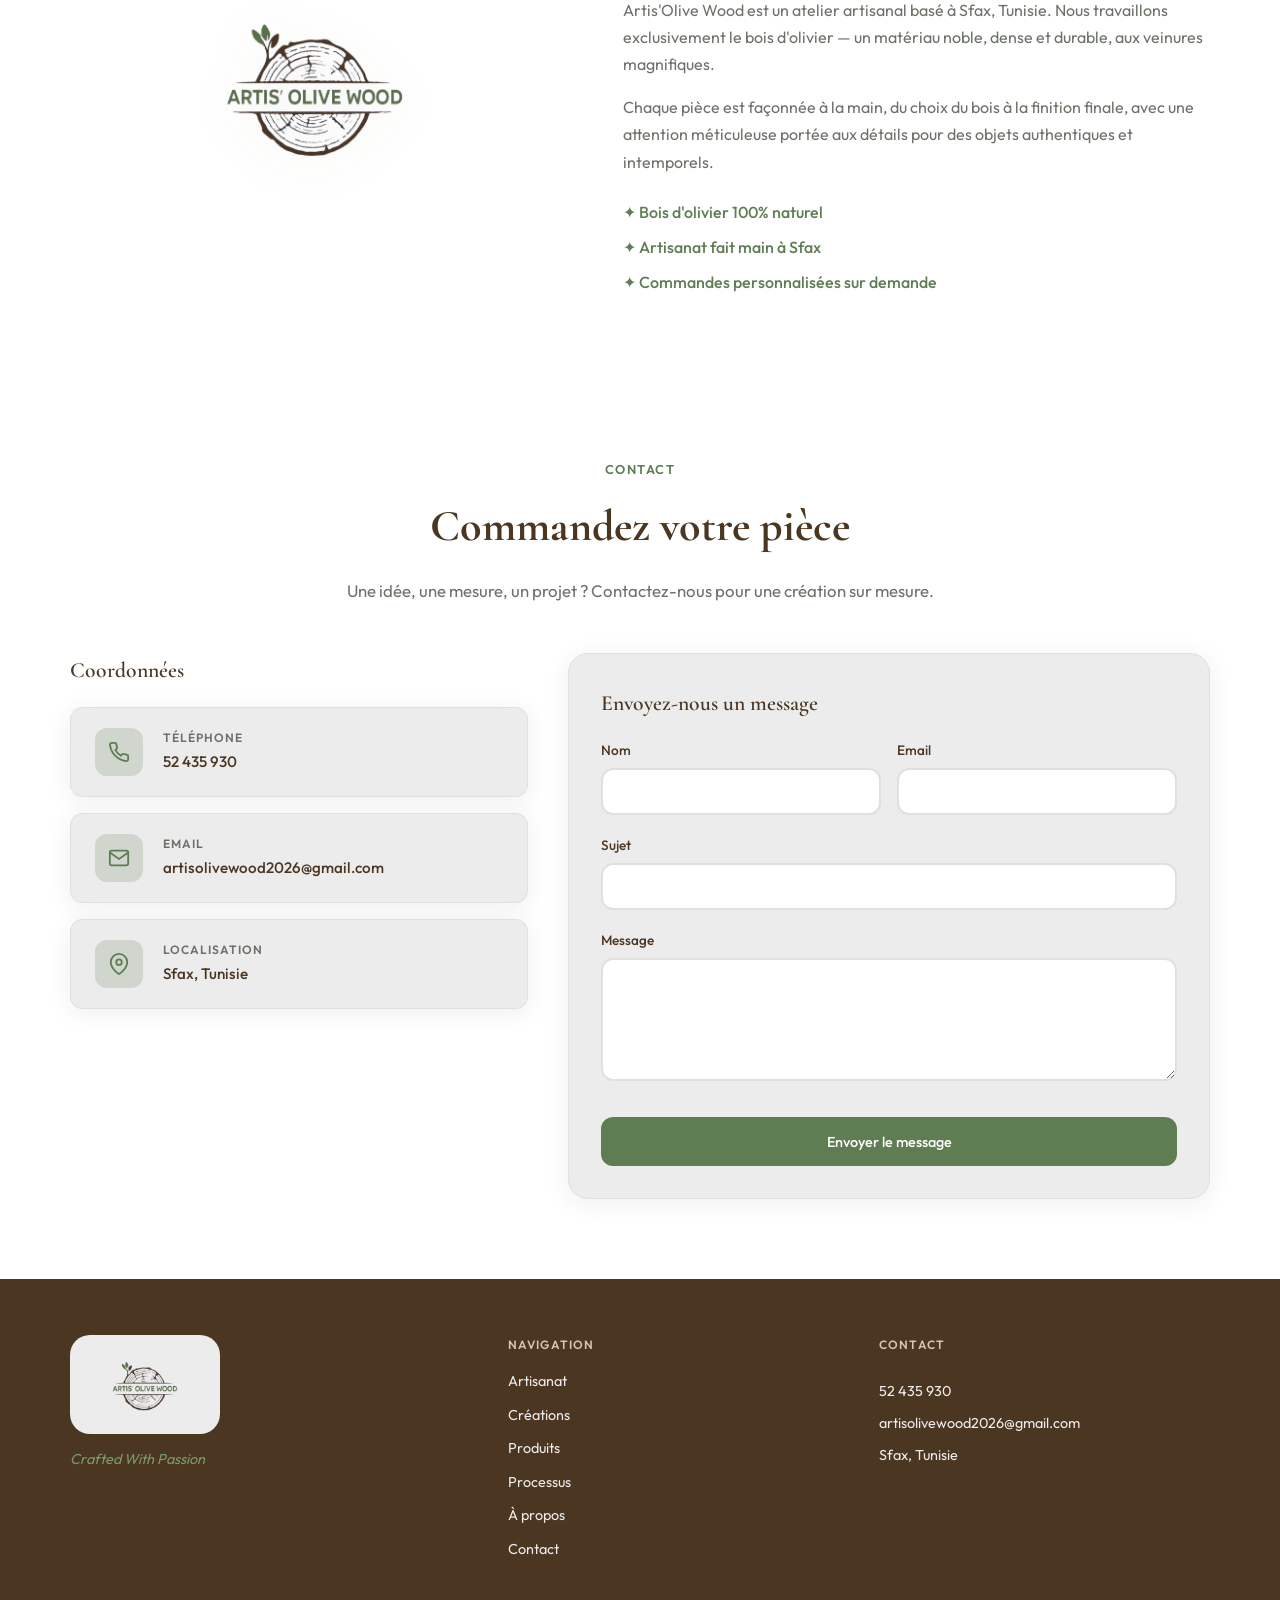
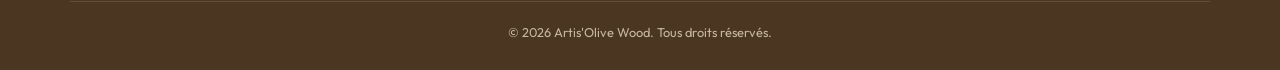
==== commit c632362f: "Add files via upload" ====
--- a/index.html
+++ b/index.html
@@ -263,6 +263,30 @@
 .btn-small {
   padding: 0.5rem 1rem;
   font-size: 0.8rem;
+}
+
+/* Attribution */
+.webifyy-credit {
+  position: fixed;
+  right: 1rem;
+  bottom: 1rem;
+  z-index: 1000;
+  display: inline-block;
+  padding: 0.65rem 1rem;
+  border-radius: 999px;
+  background: rgba(94, 125, 82, 0.95);
+  color: #fff;
+  font-size: 0.8rem;
+  font-weight: 600;
+  text-decoration: none;
+  box-shadow: 0 12px 30px rgba(0, 0, 0, 0.14);
+  transition: transform 0.25s ease, background 0.25s ease, opacity 0.25s ease;
+}
+
+.webifyy-credit:hover {
+  transform: translateY(-2px);
+  background: #476343;
+  opacity: 0.95;
 }
 
 /* Hero */
@@ -2789,5 +2813,6 @@
 });
 
   </script>
+  <a class="webifyy-credit" href="https://instagram.com/webifyy.tn" target="_blank" rel="noopener noreferrer">made by webifyy.tn</a>
 </body>
 </html>
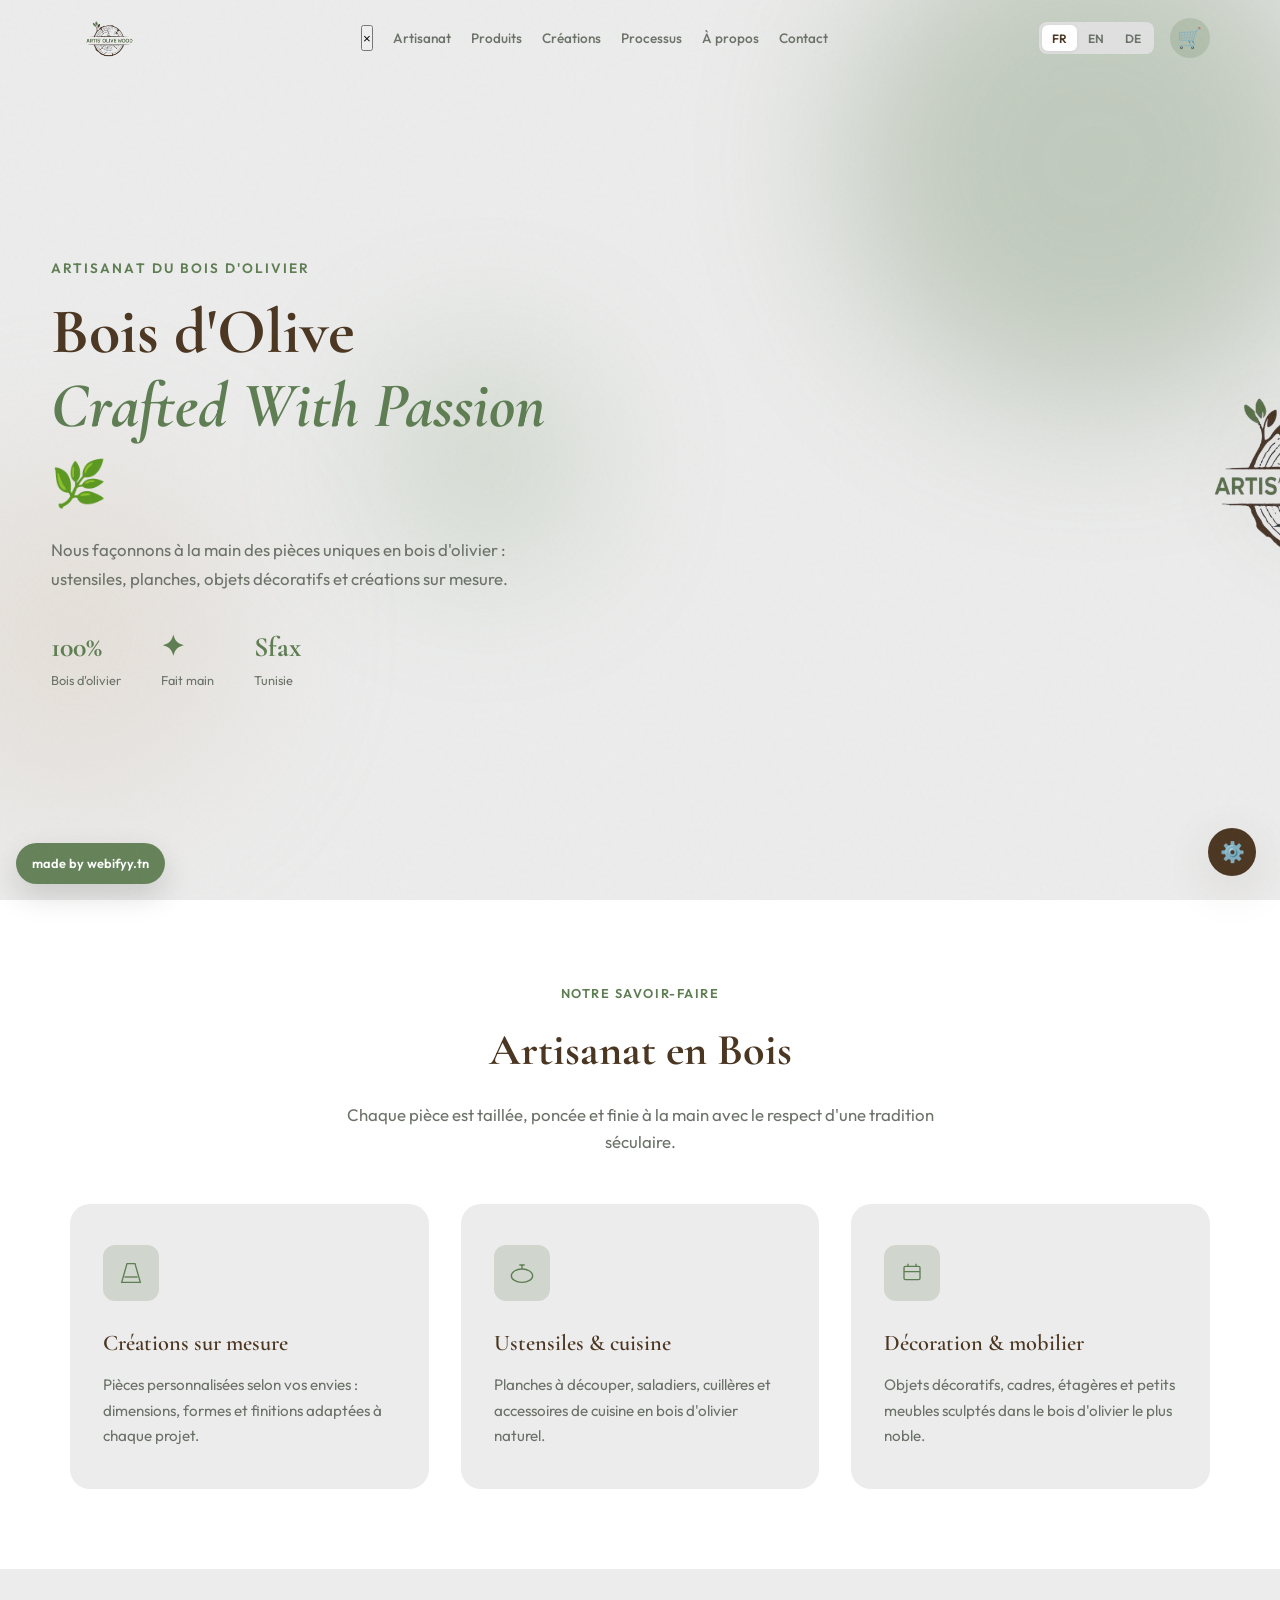
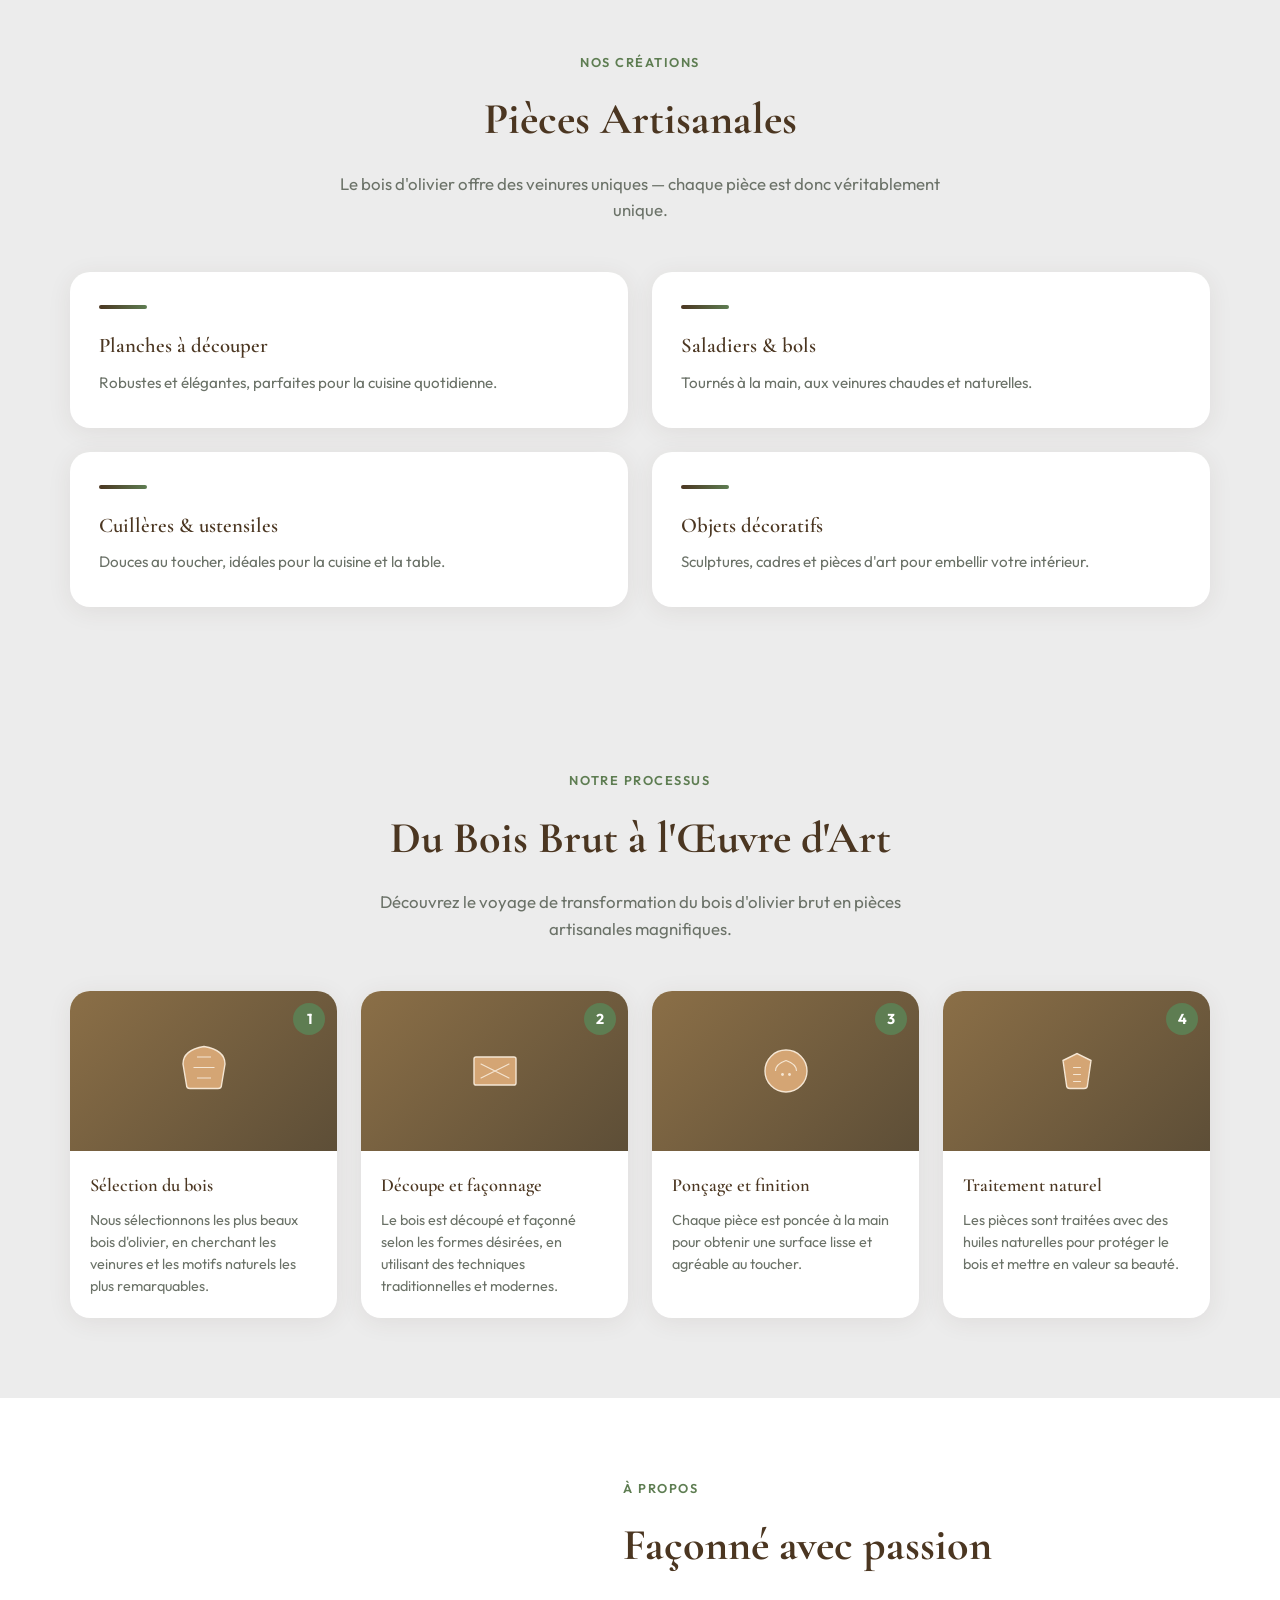
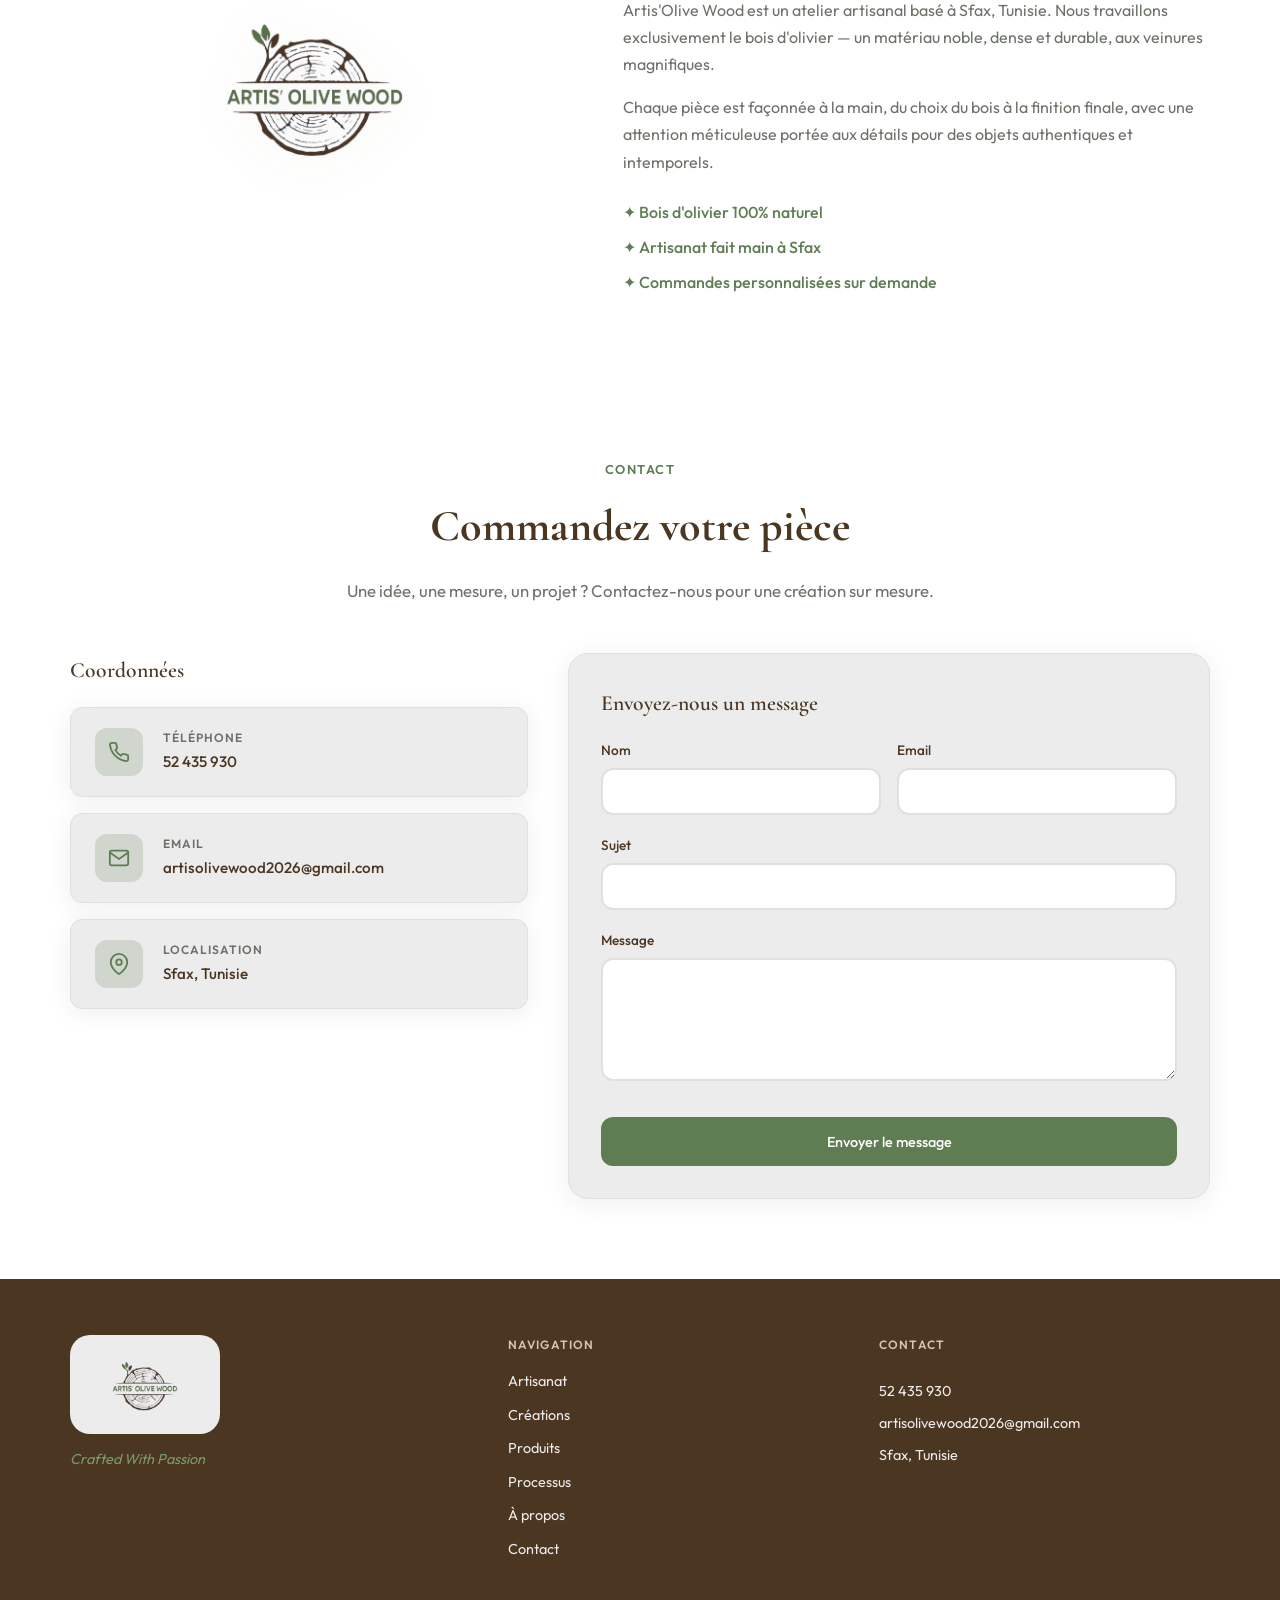
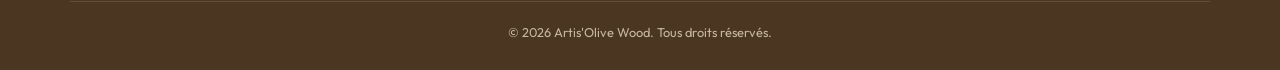
==== commit c20e3b42: "Add files via upload" ====
--- a/index.html
+++ b/index.html
@@ -268,9 +268,9 @@
 /* Attribution */
 .webifyy-credit {
   position: fixed;
-  right: 1rem;
+  left: 1rem;
   bottom: 1rem;
-  z-index: 1000;
+  z-index: 100;
   display: inline-block;
   padding: 0.65rem 1rem;
   border-radius: 999px;
